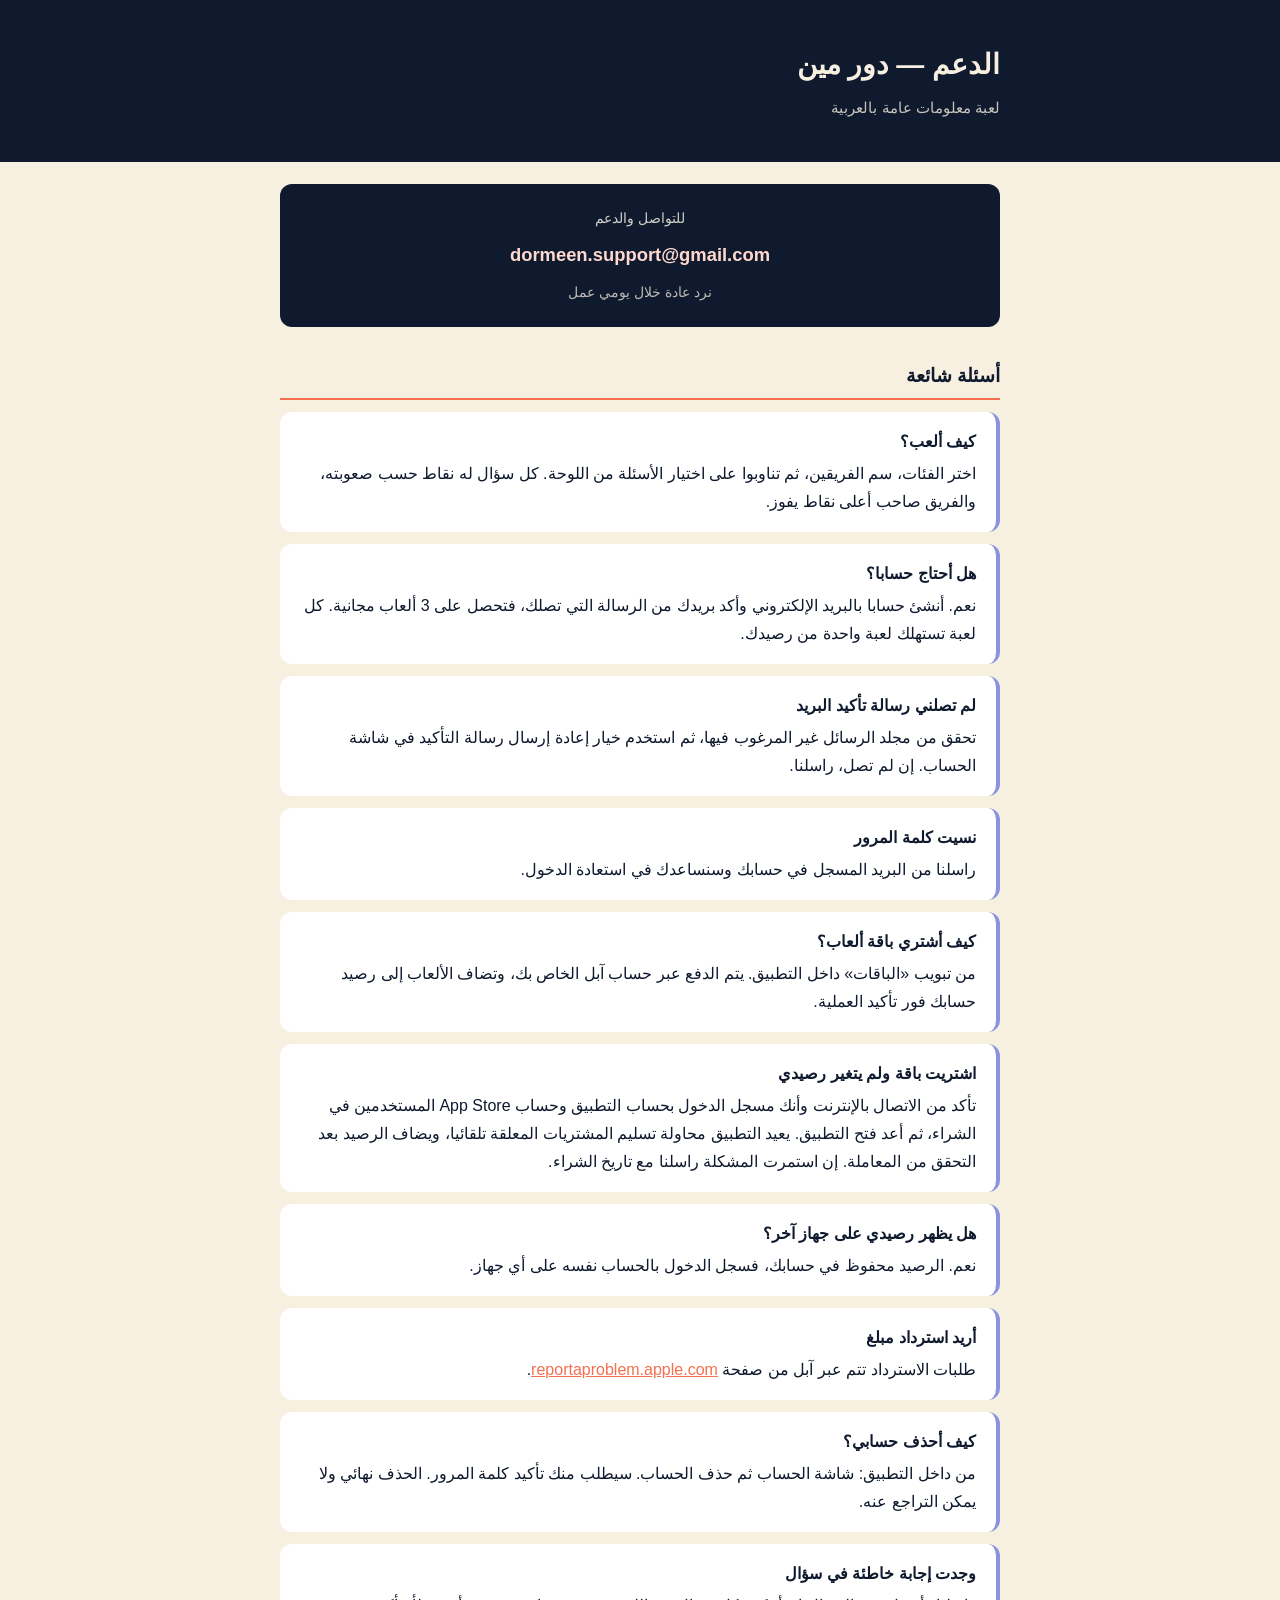
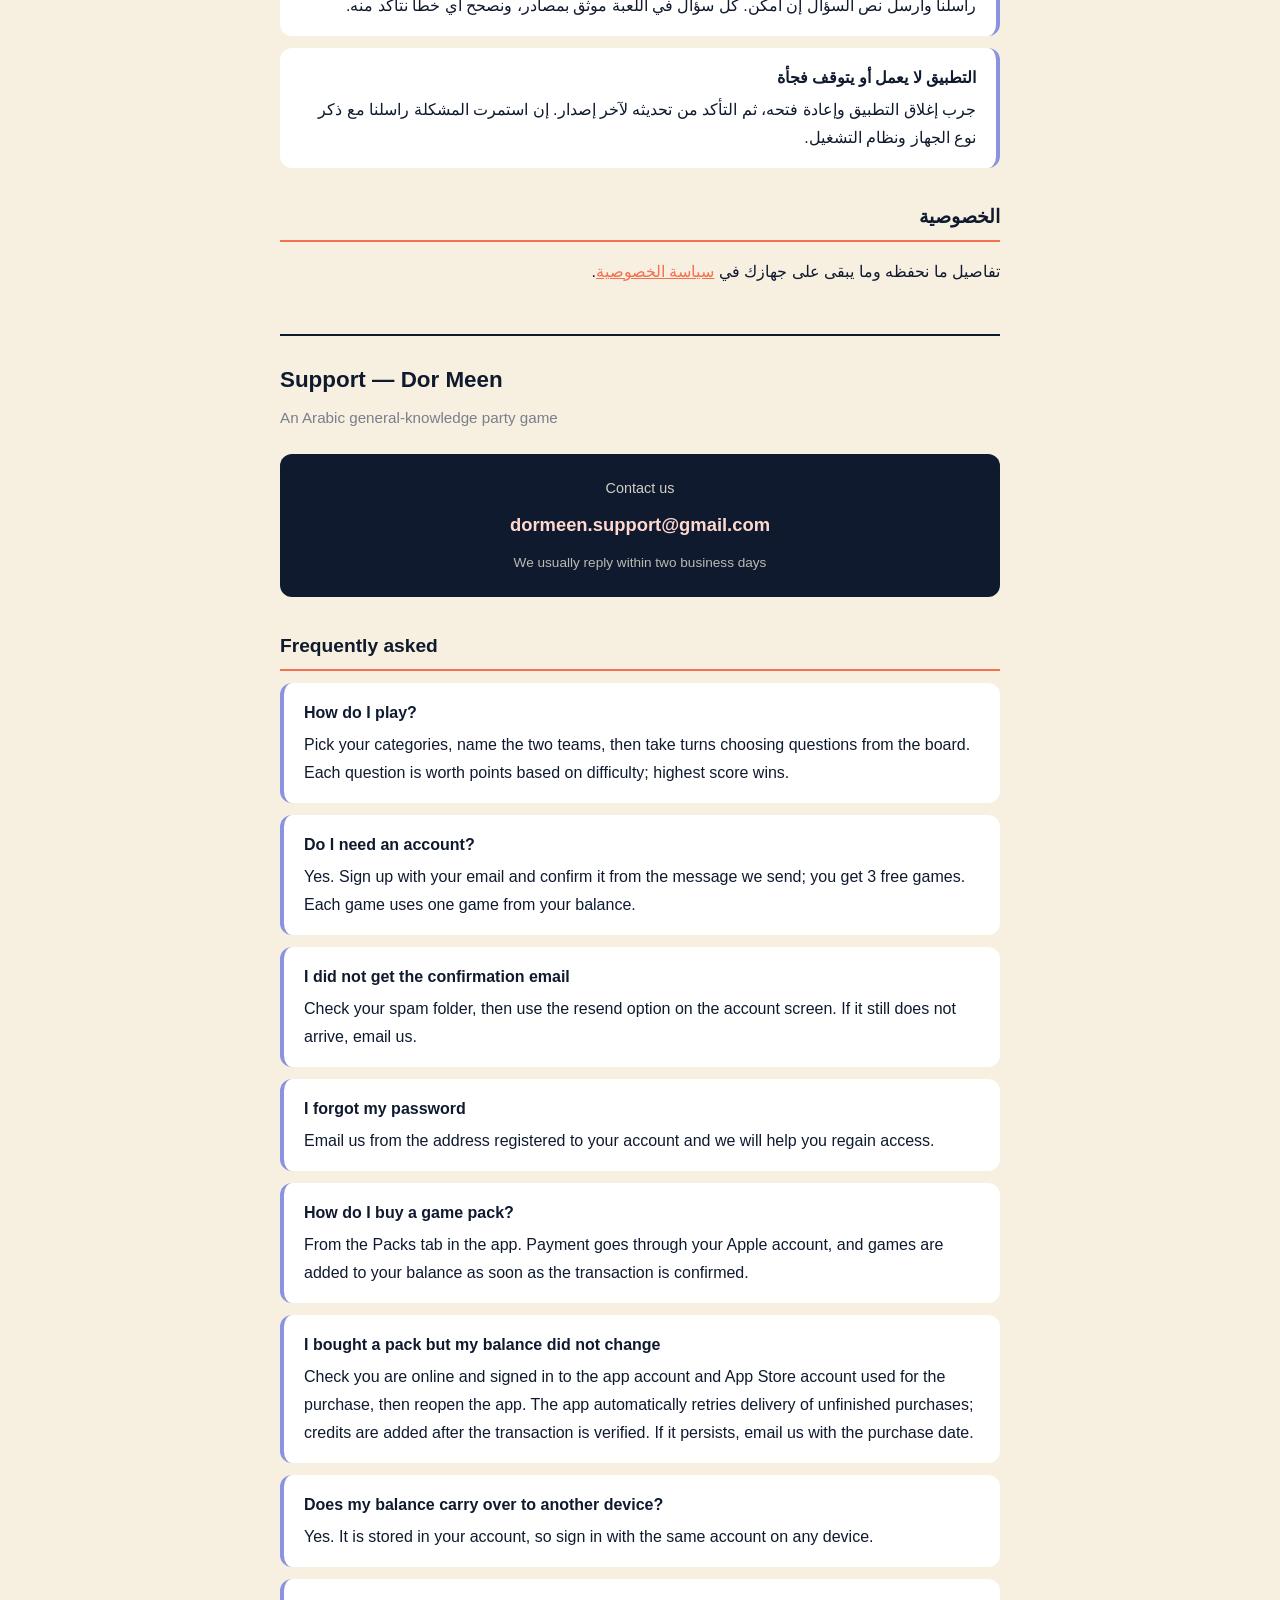
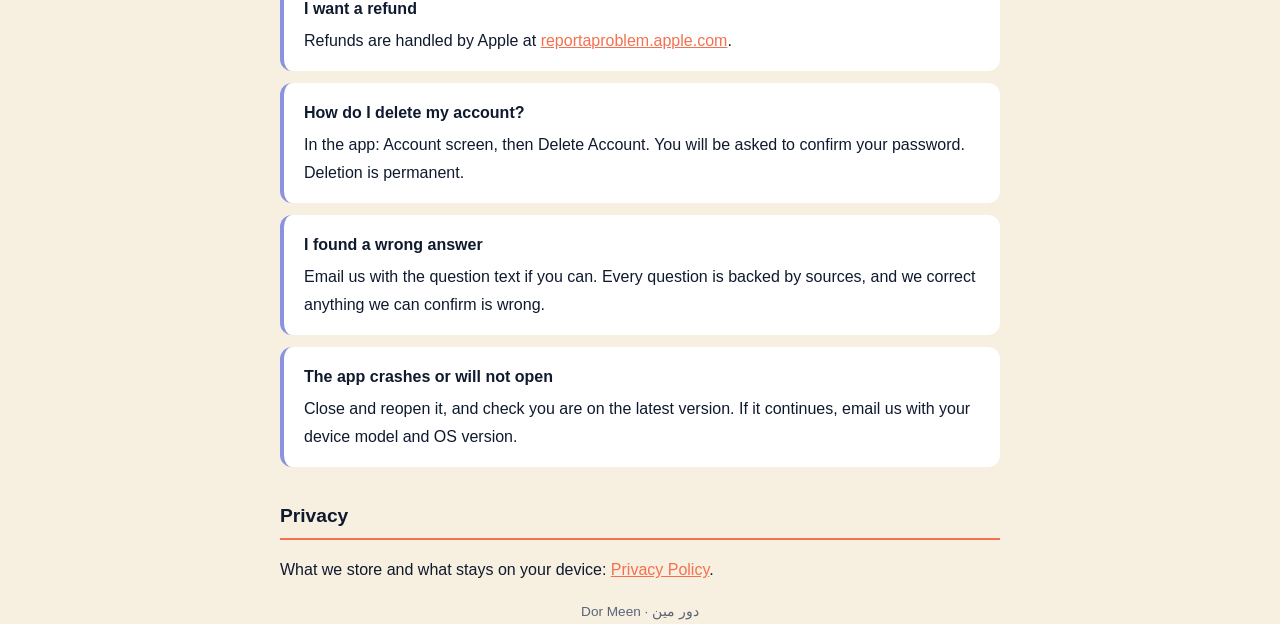
==== index.html @ 2c790450 "Add files via upload" ====
<!DOCTYPE html>
<html lang="ar" dir="rtl"><head><meta charset="utf-8"><meta name="viewport" content="width=device-width, initial-scale=1">
<title>دور مين</title><meta http-equiv="refresh" content="0; url=support.html">
<style>body{background:#f7efe0;color:#0f1a2e;font-family:-apple-system,Tahoma,sans-serif;text-align:center;padding:60px 20px}a{color:#f4704f}</style></head>
<body><h1>دور مين</h1><p><a href="support.html">الدعم</a> · <a href="privacy.html">سياسة الخصوصية</a></p></body></html>
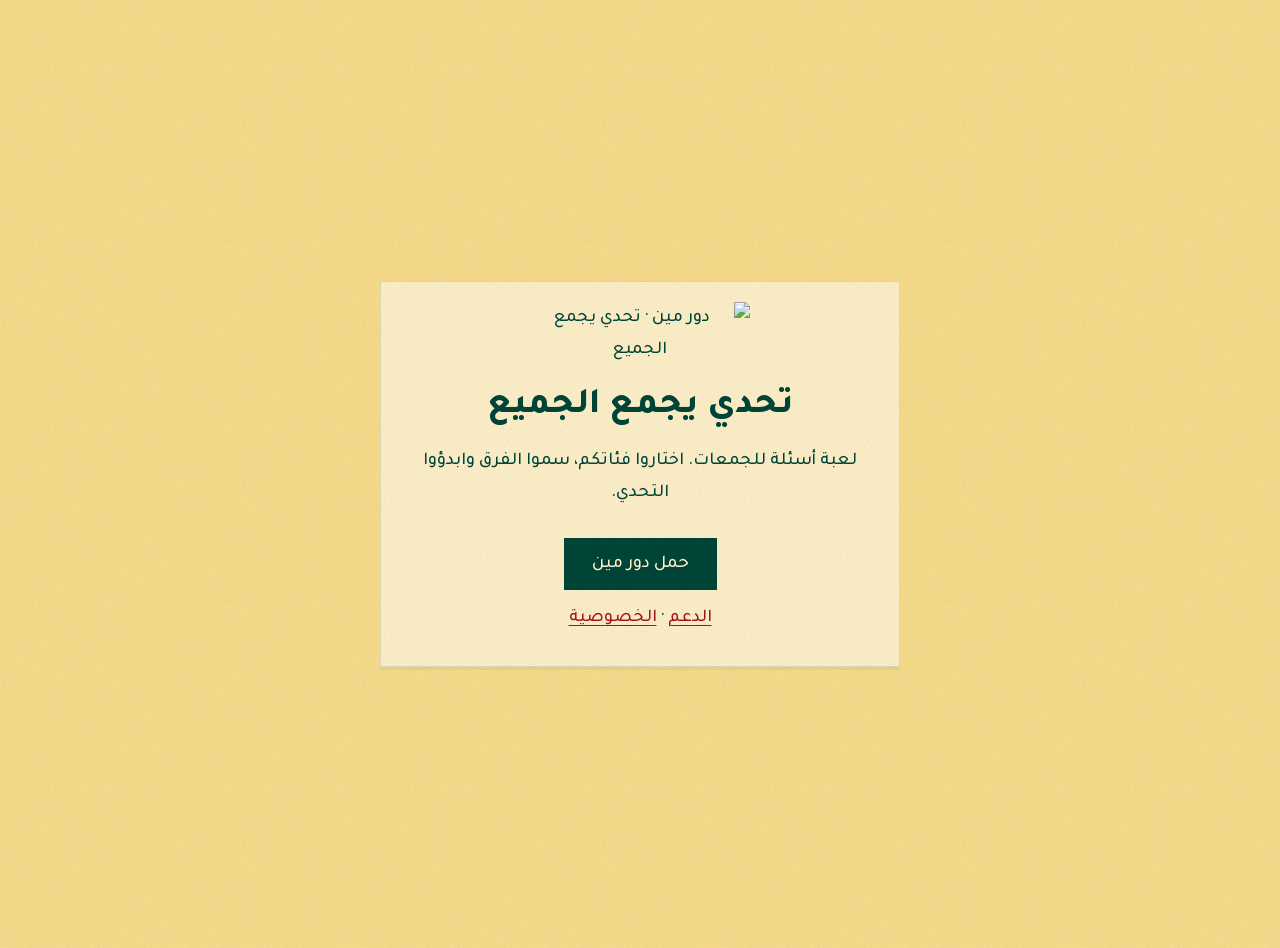
==== commit 6bcf274f: "Refresh Dor Meen public pages for 1.0.40 Apply approved yellow paper branding and logo. Update suppo" ====
--- a/index.html
+++ b/index.html
@@ -1,5 +1 @@
-<!DOCTYPE html>
-<html lang="ar" dir="rtl"><head><meta charset="utf-8"><meta name="viewport" content="width=device-width, initial-scale=1">
-<title>دور مين</title><meta http-equiv="refresh" content="0; url=support.html">
-<style>body{background:#f7efe0;color:#0f1a2e;font-family:-apple-system,Tahoma,sans-serif;text-align:center;padding:60px 20px}a{color:#f4704f}</style></head>
-<body><h1>دور مين</h1><p><a href="support.html">الدعم</a> · <a href="privacy.html">سياسة الخصوصية</a></p></body></html>
+<!doctype html><html lang="ar" dir="rtl"><head><meta charset="utf-8"><meta name="viewport" content="width=device-width,initial-scale=1"><title>دور مين · تحدي يجمع الجميع</title><link rel="stylesheet" href="design.css?v=20261026"></head><body class="public-page confirmation"><main class="card"><img class="public-logo" src="https://kczlvqacnmnsjxdjidsz.supabase.co/storage/v1/object/public/quiz-media/branding/email-logo-20261026.png" alt="دور مين · تحدي يجمع الجميع"><h1>تحدي يجمع الجميع</h1><p>لعبة أسئلة للجمعات. اختاروا فئاتكم، سموا الفرق وابدؤوا التحدي.</p><a class="return-link" href="https://apps.apple.com/sa/app/id6812690220">حمل دور مين</a><p><a href="support.html">الدعم</a> · <a href="privacy.html">الخصوصية</a></p></main></body></html>
--- a/design.css
+++ b/design.css
@@ -0,0 +1,33 @@
+@font-face{font-family:'Tajawal';font-style:normal;font-weight:400;font-display:swap;src:url([data-uri]) format('woff2');unicode-range:U+0600-06FF, U+0750-077F, U+0870-0891, U+0897-08E1, U+08E3-08FF, U+200C-200E, U+2010-2011, U+204F, U+2E41, U+FB50-FDFF, U+FE70-FE74, U+FE76-FEFC, U+102E0-102FB, U+10E60-10E7E, U+10EC2-10EC7, U+10EC9-10EEE, U+10EF0-10EFF, U+1EE00-1EE03, U+1EE05-1EE1F, U+1EE21-1EE22, U+1EE24, U+1EE27, U+1EE29-1EE32, U+1EE34-1EE37, U+1EE39, U+1EE3B, U+1EE42, U+1EE47, U+1EE49, U+1EE4B, U+1EE4D-1EE4F, U+1EE51-1EE52, U+1EE54, U+1EE57, U+1EE59, U+1EE5B, U+1EE5D, U+1EE5F, U+1EE61-1EE62, U+1EE64, U+1EE67-1EE6A, U+1EE6C-1EE72, U+1EE74-1EE77, U+1EE79-1EE7C, U+1EE7E, U+1EE80-1EE89, U+1EE8B-1EE9B, U+1EEA1-1EEA3, U+1EEA5-1EEA9, U+1EEAB-1EEBB, U+1EEF0-1EEF1;}
+@font-face{font-family:'Tajawal';font-style:normal;font-weight:400;font-display:swap;src:url([data-uri]) format('woff2');unicode-range:U+0000-00FF, U+0131, U+0152-0153, U+02BB-02BC, U+02C6, U+02DA, U+02DC, U+0304, U+0308, U+0329, U+2000-206F, U+20AC, U+2122, U+2191, U+2193, U+2212, U+2215, U+FEFF, U+FFFD;}
+@font-face{font-family:'Tajawal';font-style:normal;font-weight:500;font-display:swap;src:url([data-uri]) format('woff2');unicode-range:U+0600-06FF, U+0750-077F, U+0870-0891, U+0897-08E1, U+08E3-08FF, U+200C-200E, U+2010-2011, U+204F, U+2E41, U+FB50-FDFF, U+FE70-FE74, U+FE76-FEFC, U+102E0-102FB, U+10E60-10E7E, U+10EC2-10EC7, U+10EC9-10EEE, U+10EF0-10EFF, U+1EE00-1EE03, U+1EE05-1EE1F, U+1EE21-1EE22, U+1EE24, U+1EE27, U+1EE29-1EE32, U+1EE34-1EE37, U+1EE39, U+1EE3B, U+1EE42, U+1EE47, U+1EE49, U+1EE4B, U+1EE4D-1EE4F, U+1EE51-1EE52, U+1EE54, U+1EE57, U+1EE59, U+1EE5B, U+1EE5D, U+1EE5F, U+1EE61-1EE62, U+1EE64, U+1EE67-1EE6A, U+1EE6C-1EE72, U+1EE74-1EE77, U+1EE79-1EE7C, U+1EE7E, U+1EE80-1EE89, U+1EE8B-1EE9B, U+1EEA1-1EEA3, U+1EEA5-1EEA9, U+1EEAB-1EEBB, U+1EEF0-1EEF1;}
+@font-face{font-family:'Tajawal';font-style:normal;font-weight:500;font-display:swap;src:url([data-uri]) format('woff2');unicode-range:U+0000-00FF, U+0131, U+0152-0153, U+02BB-02BC, U+02C6, U+02DA, U+02DC, U+0304, U+0308, U+0329, U+2000-206F, U+20AC, U+2122, U+2191, U+2193, U+2212, U+2215, U+FEFF, U+FFFD;}
+@font-face{font-family:'Tajawal';font-style:normal;font-weight:700;font-display:swap;src:url([data-uri]) format('woff2');unicode-range:U+0600-06FF, U+0750-077F, U+0870-0891, U+0897-08E1, U+08E3-08FF, U+200C-200E, U+2010-2011, U+204F, U+2E41, U+FB50-FDFF, U+FE70-FE74, U+FE76-FEFC, U+102E0-102FB, U+10E60-10E7E, U+10EC2-10EC7, U+10EC9-10EEE, U+10EF0-10EFF, U+1EE00-1EE03, U+1EE05-1EE1F, U+1EE21-1EE22, U+1EE24, U+1EE27, U+1EE29-1EE32, U+1EE34-1EE37, U+1EE39, U+1EE3B, U+1EE42, U+1EE47, U+1EE49, U+1EE4B, U+1EE4D-1EE4F, U+1EE51-1EE52, U+1EE54, U+1EE57, U+1EE59, U+1EE5B, U+1EE5D, U+1EE5F, U+1EE61-1EE62, U+1EE64, U+1EE67-1EE6A, U+1EE6C-1EE72, U+1EE74-1EE77, U+1EE79-1EE7C, U+1EE7E, U+1EE80-1EE89, U+1EE8B-1EE9B, U+1EEA1-1EEA3, U+1EEA5-1EEA9, U+1EEAB-1EEBB, U+1EEF0-1EEF1;}
+@font-face{font-family:'Tajawal';font-style:normal;font-weight:700;font-display:swap;src:url([data-uri]) format('woff2');unicode-range:U+0000-00FF, U+0131, U+0152-0153, U+02BB-02BC, U+02C6, U+02DA, U+02DC, U+0304, U+0308, U+0329, U+2000-206F, U+20AC, U+2122, U+2191, U+2193, U+2212, U+2215, U+FEFF, U+FFFD;}
+@font-face{font-family:'Tajawal';font-style:normal;font-weight:800;font-display:swap;src:url([data-uri]) format('woff2');unicode-range:U+0600-06FF, U+0750-077F, U+0870-0891, U+0897-08E1, U+08E3-08FF, U+200C-200E, U+2010-2011, U+204F, U+2E41, U+FB50-FDFF, U+FE70-FE74, U+FE76-FEFC, U+102E0-102FB, U+10E60-10E7E, U+10EC2-10EC7, U+10EC9-10EEE, U+10EF0-10EFF, U+1EE00-1EE03, U+1EE05-1EE1F, U+1EE21-1EE22, U+1EE24, U+1EE27, U+1EE29-1EE32, U+1EE34-1EE37, U+1EE39, U+1EE3B, U+1EE42, U+1EE47, U+1EE49, U+1EE4B, U+1EE4D-1EE4F, U+1EE51-1EE52, U+1EE54, U+1EE57, U+1EE59, U+1EE5B, U+1EE5D, U+1EE5F, U+1EE61-1EE62, U+1EE64, U+1EE67-1EE6A, U+1EE6C-1EE72, U+1EE74-1EE77, U+1EE79-1EE7C, U+1EE7E, U+1EE80-1EE89, U+1EE8B-1EE9B, U+1EEA1-1EEA3, U+1EEA5-1EEA9, U+1EEAB-1EEBB, U+1EEF0-1EEF1;}
+@font-face{font-family:'Tajawal';font-style:normal;font-weight:800;font-display:swap;src:url([data-uri]) format('woff2');unicode-range:U+0000-00FF, U+0131, U+0152-0153, U+02BB-02BC, U+02C6, U+02DA, U+02DC, U+0304, U+0308, U+0329, U+2000-206F, U+20AC, U+2122, U+2191, U+2193, U+2212, U+2215, U+FEFF, U+FFFD;}
+@font-face{font-family:'Tajawal';font-style:normal;font-weight:900;font-display:swap;src:url([data-uri]) format('woff2');unicode-range:U+0600-06FF, U+0750-077F, U+0870-0891, U+0897-08E1, U+08E3-08FF, U+200C-200E, U+2010-2011, U+204F, U+2E41, U+FB50-FDFF, U+FE70-FE74, U+FE76-FEFC, U+102E0-102FB, U+10E60-10E7E, U+10EC2-10EC7, U+10EC9-10EEE, U+10EF0-10EFF, U+1EE00-1EE03, U+1EE05-1EE1F, U+1EE21-1EE22, U+1EE24, U+1EE27, U+1EE29-1EE32, U+1EE34-1EE37, U+1EE39, U+1EE3B, U+1EE42, U+1EE47, U+1EE49, U+1EE4B, U+1EE4D-1EE4F, U+1EE51-1EE52, U+1EE54, U+1EE57, U+1EE59, U+1EE5B, U+1EE5D, U+1EE5F, U+1EE61-1EE62, U+1EE64, U+1EE67-1EE6A, U+1EE6C-1EE72, U+1EE74-1EE77, U+1EE79-1EE7C, U+1EE7E, U+1EE80-1EE89, U+1EE8B-1EE9B, U+1EEA1-1EEA3, U+1EEA5-1EEA9, U+1EEAB-1EEBB, U+1EEF0-1EEF1;}
+@font-face{font-family:'Tajawal';font-style:normal;font-weight:900;font-display:swap;src:url([data-uri]) format('woff2');unicode-range:U+0000-00FF, U+0131, U+0152-0153, U+02BB-02BC, U+02C6, U+02DA, U+02DC, U+0304, U+0308, U+0329, U+2000-206F, U+20AC, U+2122, U+2191, U+2193, U+2212, U+2215, U+FEFF, U+FFFD;}
+
+/* Public support, privacy and auth landing pages share the current paper identity. */
+body.public-page{margin:0;background:#f9db83 url([data-uri]);color:#004438;font:500 18px/1.8 Tajawal,Tahoma,Arial,sans-serif;min-height:100dvh;overflow-wrap:anywhere}
+.public-page *{box-sizing:border-box}
+.public-page .wrap{max-width:800px;margin:0 auto;padding:0 24px}
+.public-page header{padding:24px 0 18px;text-align:center}
+.public-page .public-logo{display:block;width:220px;max-width:65vw;height:auto;margin:0 auto 16px}
+.public-page h1{font-size:clamp(26px,5vw,36px);line-height:1.4;margin:8px 0;font-weight:800}
+.public-page h2{font-size:23px;line-height:1.5;margin:28px 0 12px;border-bottom:2px solid #b91c25;padding-bottom:8px}
+.public-page p{margin:12px 0}.public-page main.wrap{padding-bottom:40px}
+.public-page .box,.public-page .q,.public-page .card{background:#fff0c5 url([data-uri]);padding:20px 24px;margin:16px 0;border:1px solid #00443820;border-radius:0;box-shadow:0 3px 0 #00443810}
+.public-page .q strong{display:block;margin-bottom:6px}
+.public-page .contact{background:#004438;color:#fff0c5;padding:24px;margin:20px 0;text-align:center}
+.public-page .contact a{color:#fff0c5}.public-page a{color:#a51520;text-underline-offset:4px}
+.public-page a:focus-visible{outline:3px solid #b91c25;outline-offset:4px}
+.public-page .sub,.public-page footer{color:#425c4e;font-size:16px}
+.public-page .en{direction:ltr;text-align:left;border-top:2px solid #004438;margin-top:40px;padding-top:24px}
+.public-page ul{padding-inline-start:22px}.public-page li{margin:8px 0}
+.public-page footer{text-align:center;padding:24px}
+.public-page.confirmation{display:grid;place-items:center;padding:24px}
+.public-page.confirmation .card{max-width:520px;width:100%;text-align:center}
+.public-page .return-link{display:inline-flex;align-items:center;justify-content:center;min-height:48px;padding:10px 28px;background:#004438;color:#fff0c5;text-decoration:none;margin-top:16px}
+@media(max-width:380px){.public-page .wrap{padding-inline:16px}.public-page .box,.public-page .q,.public-page .card{padding:16px}.public-page.confirmation{padding:16px}}
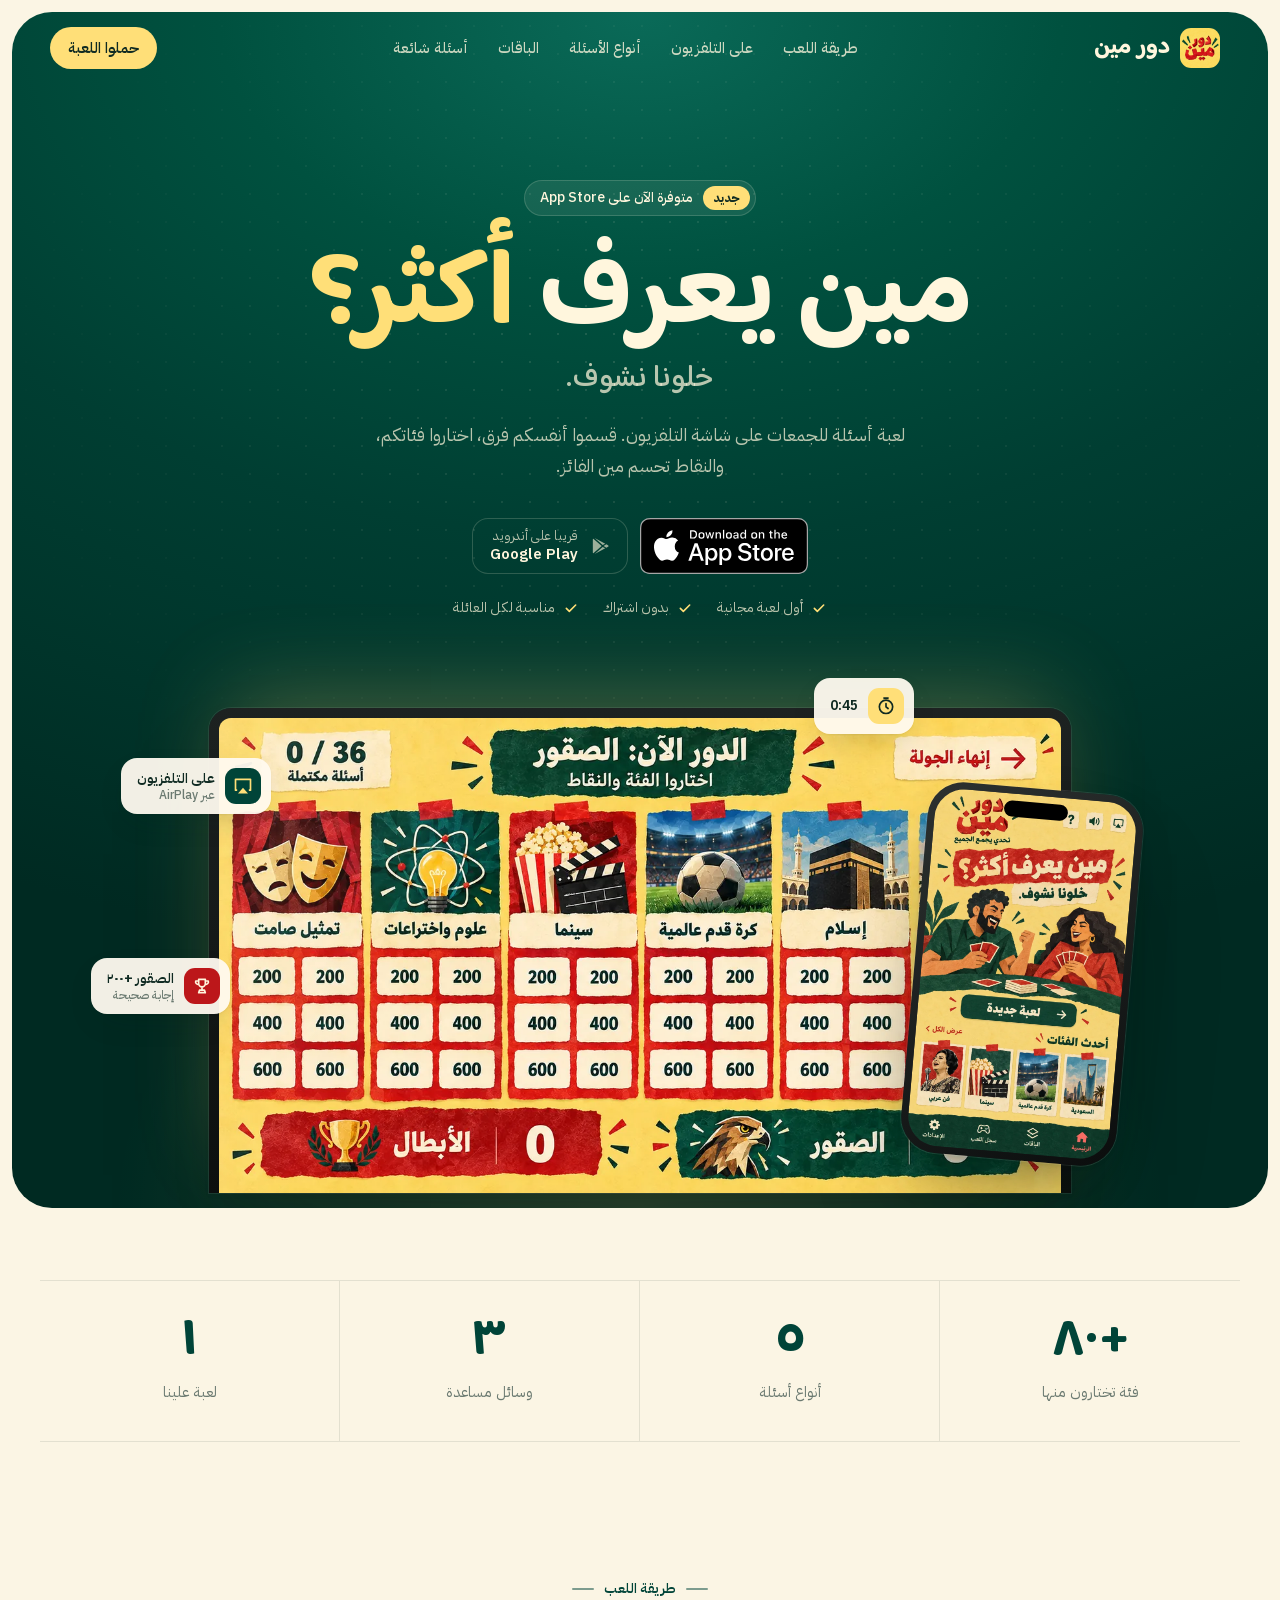
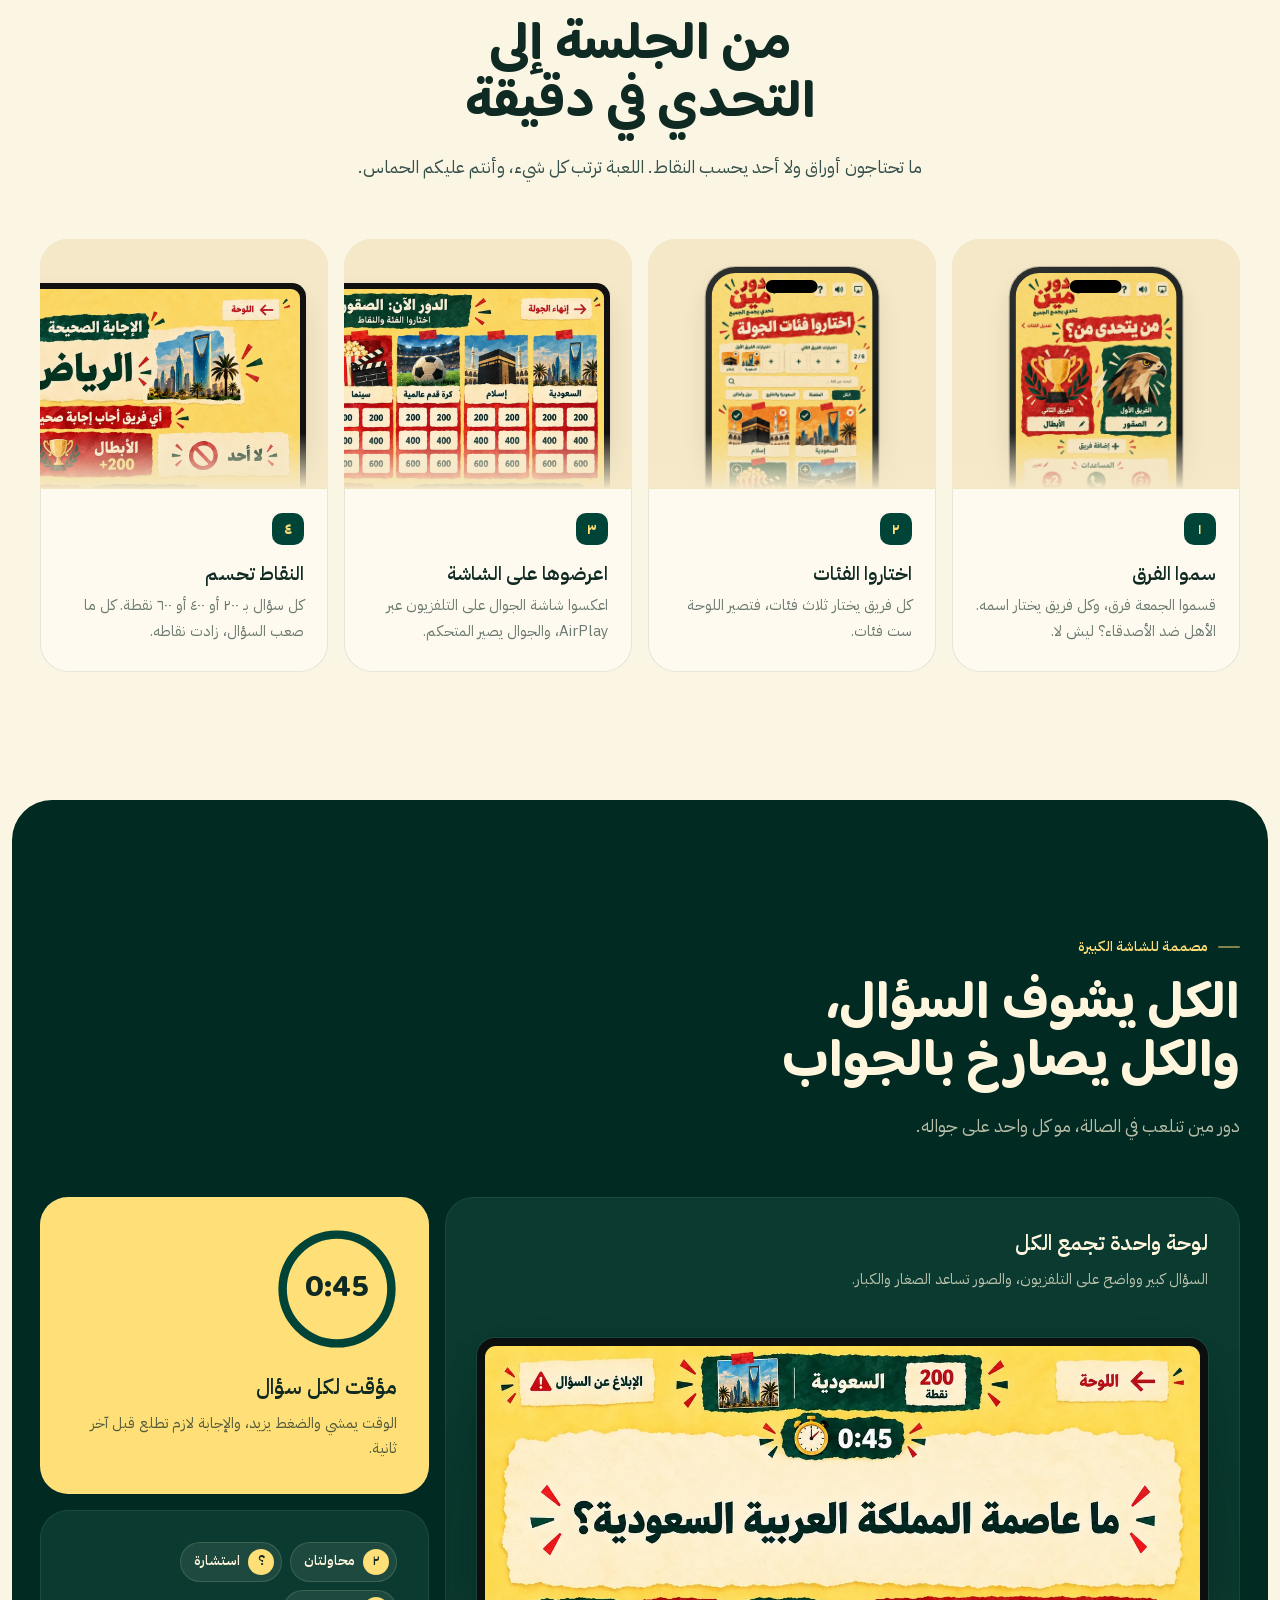
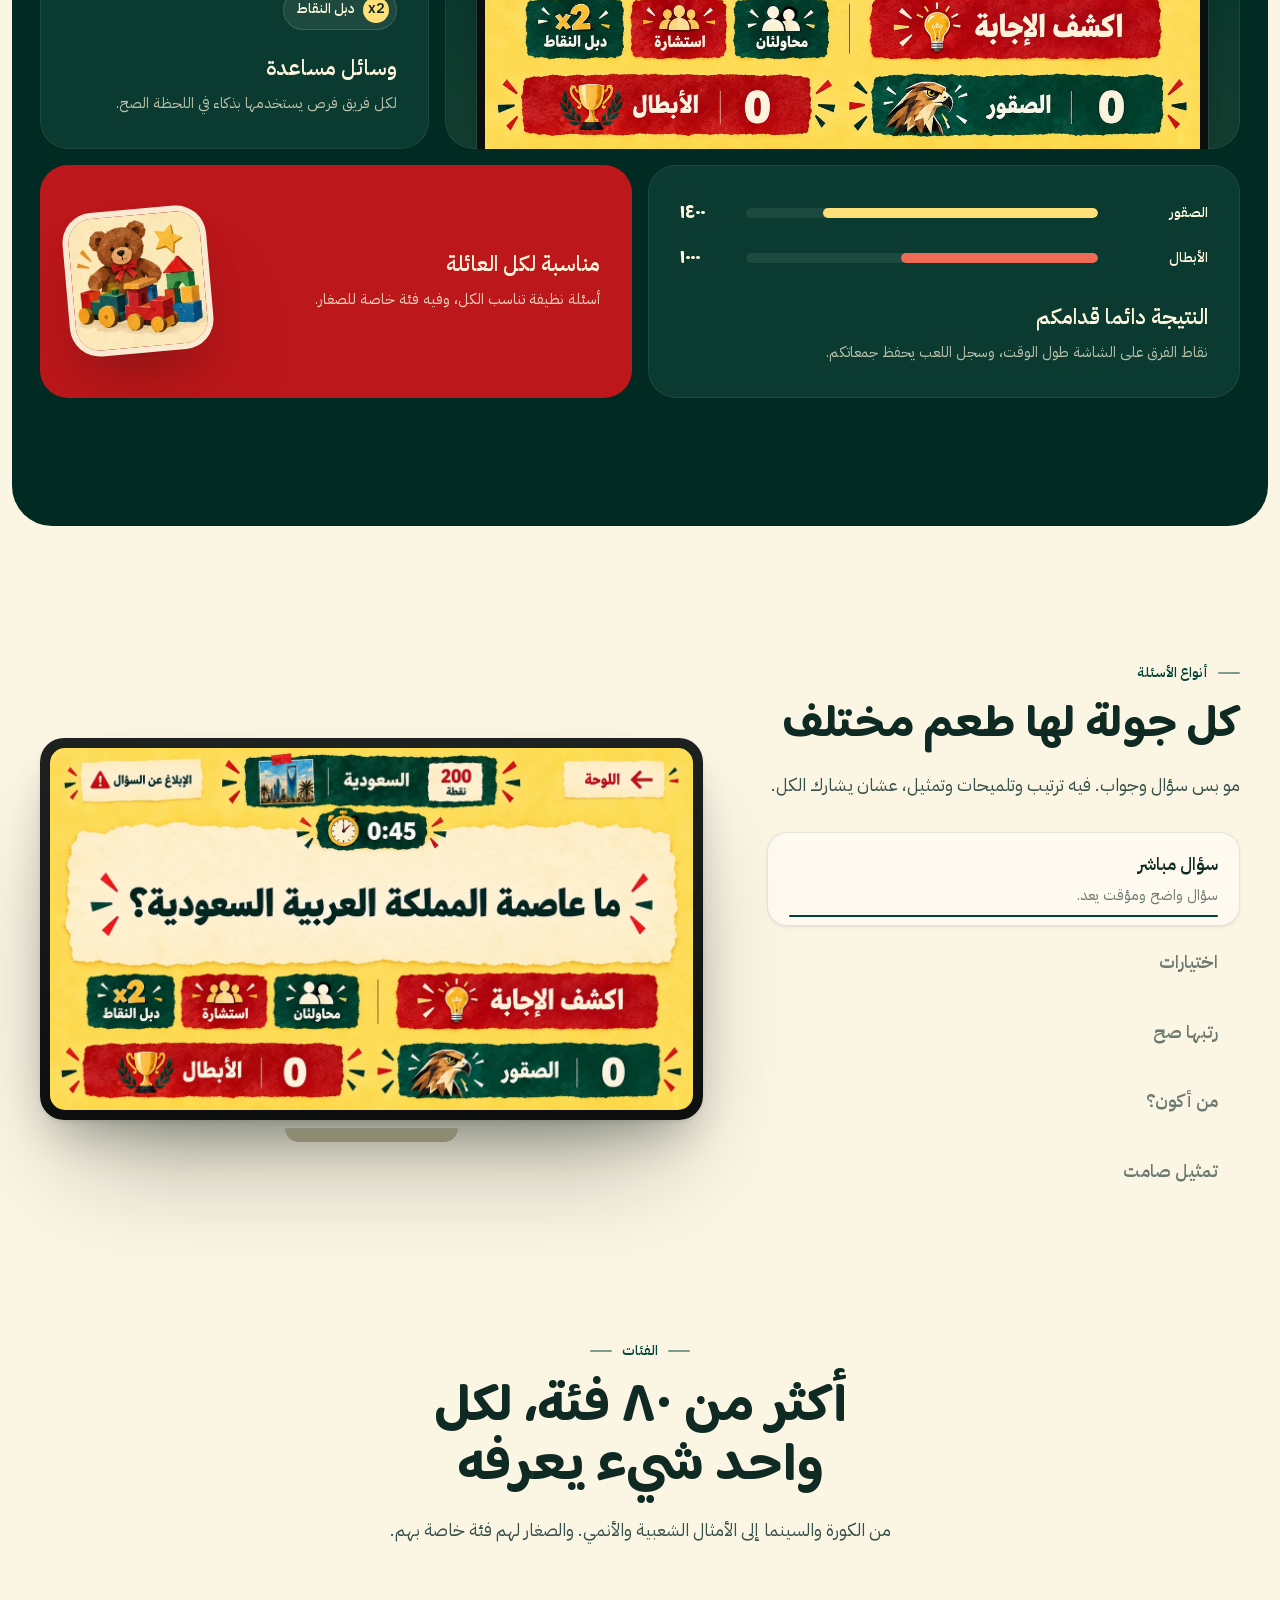
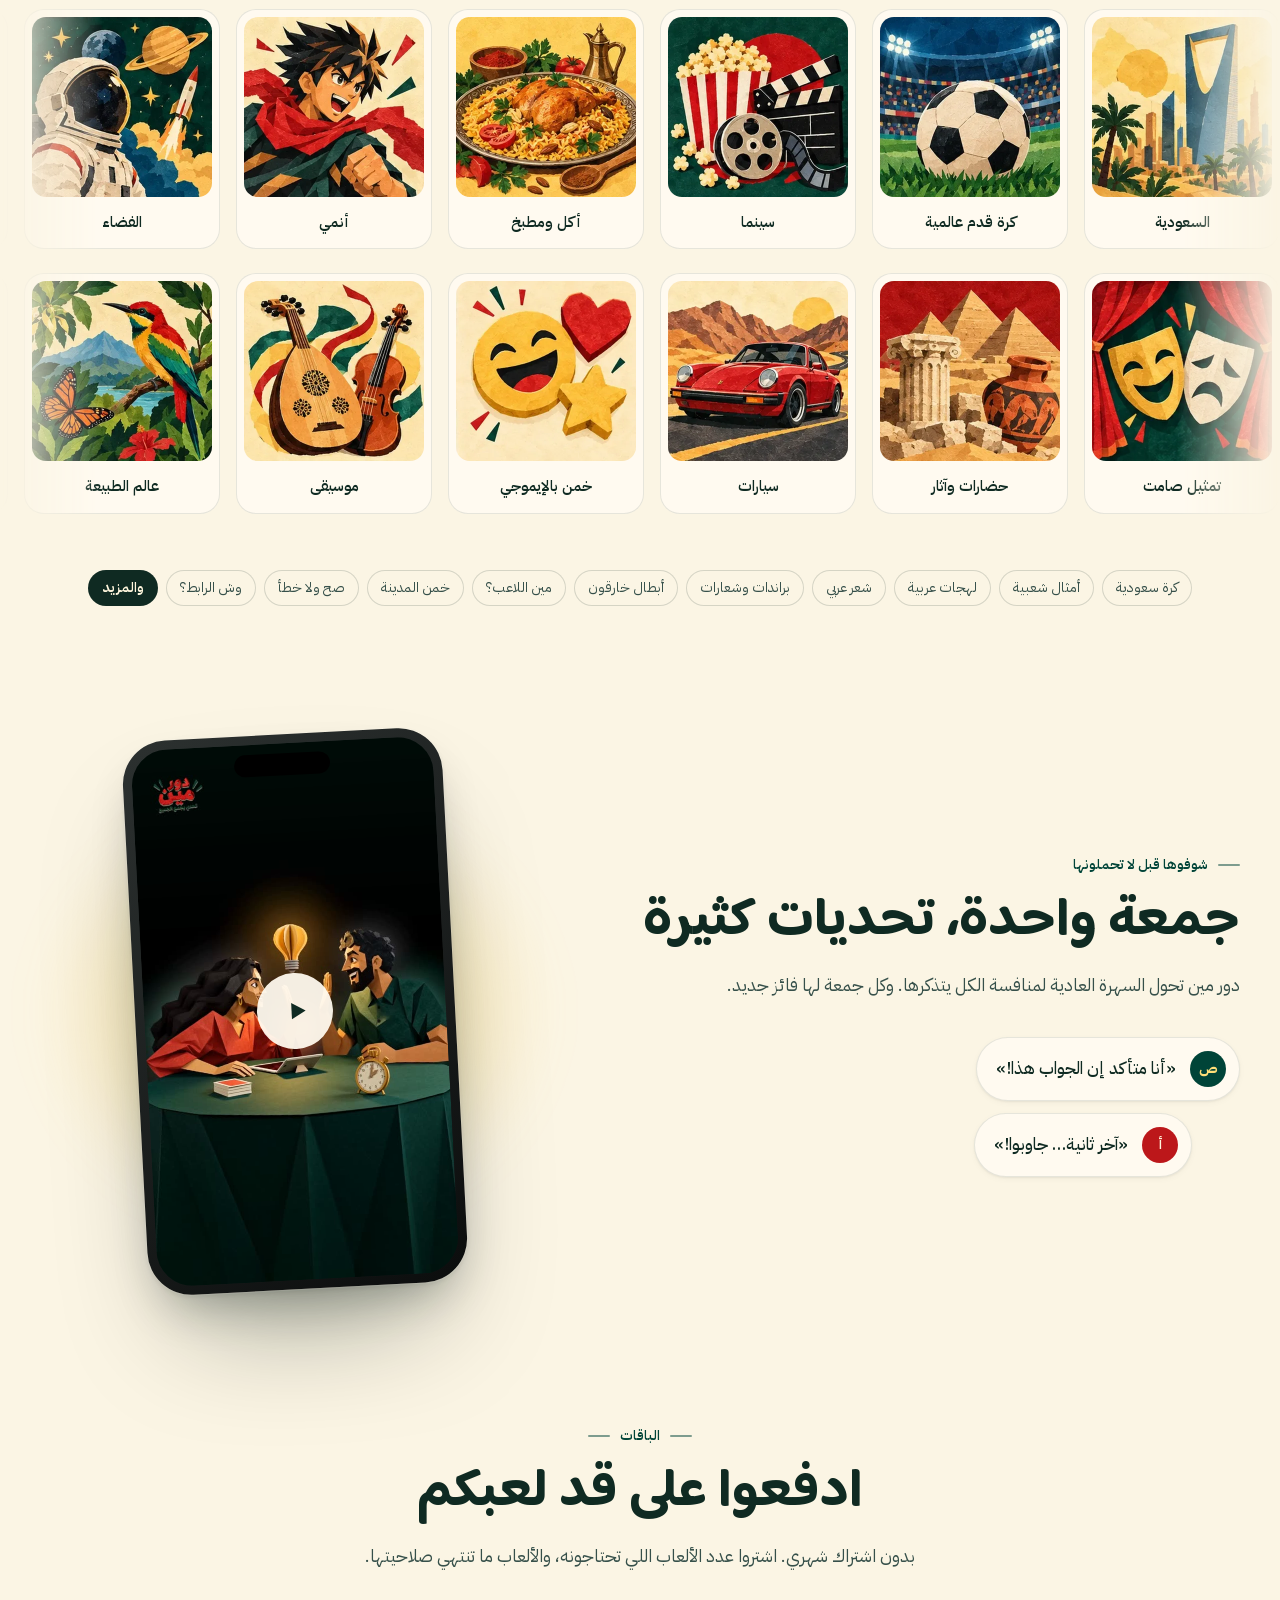
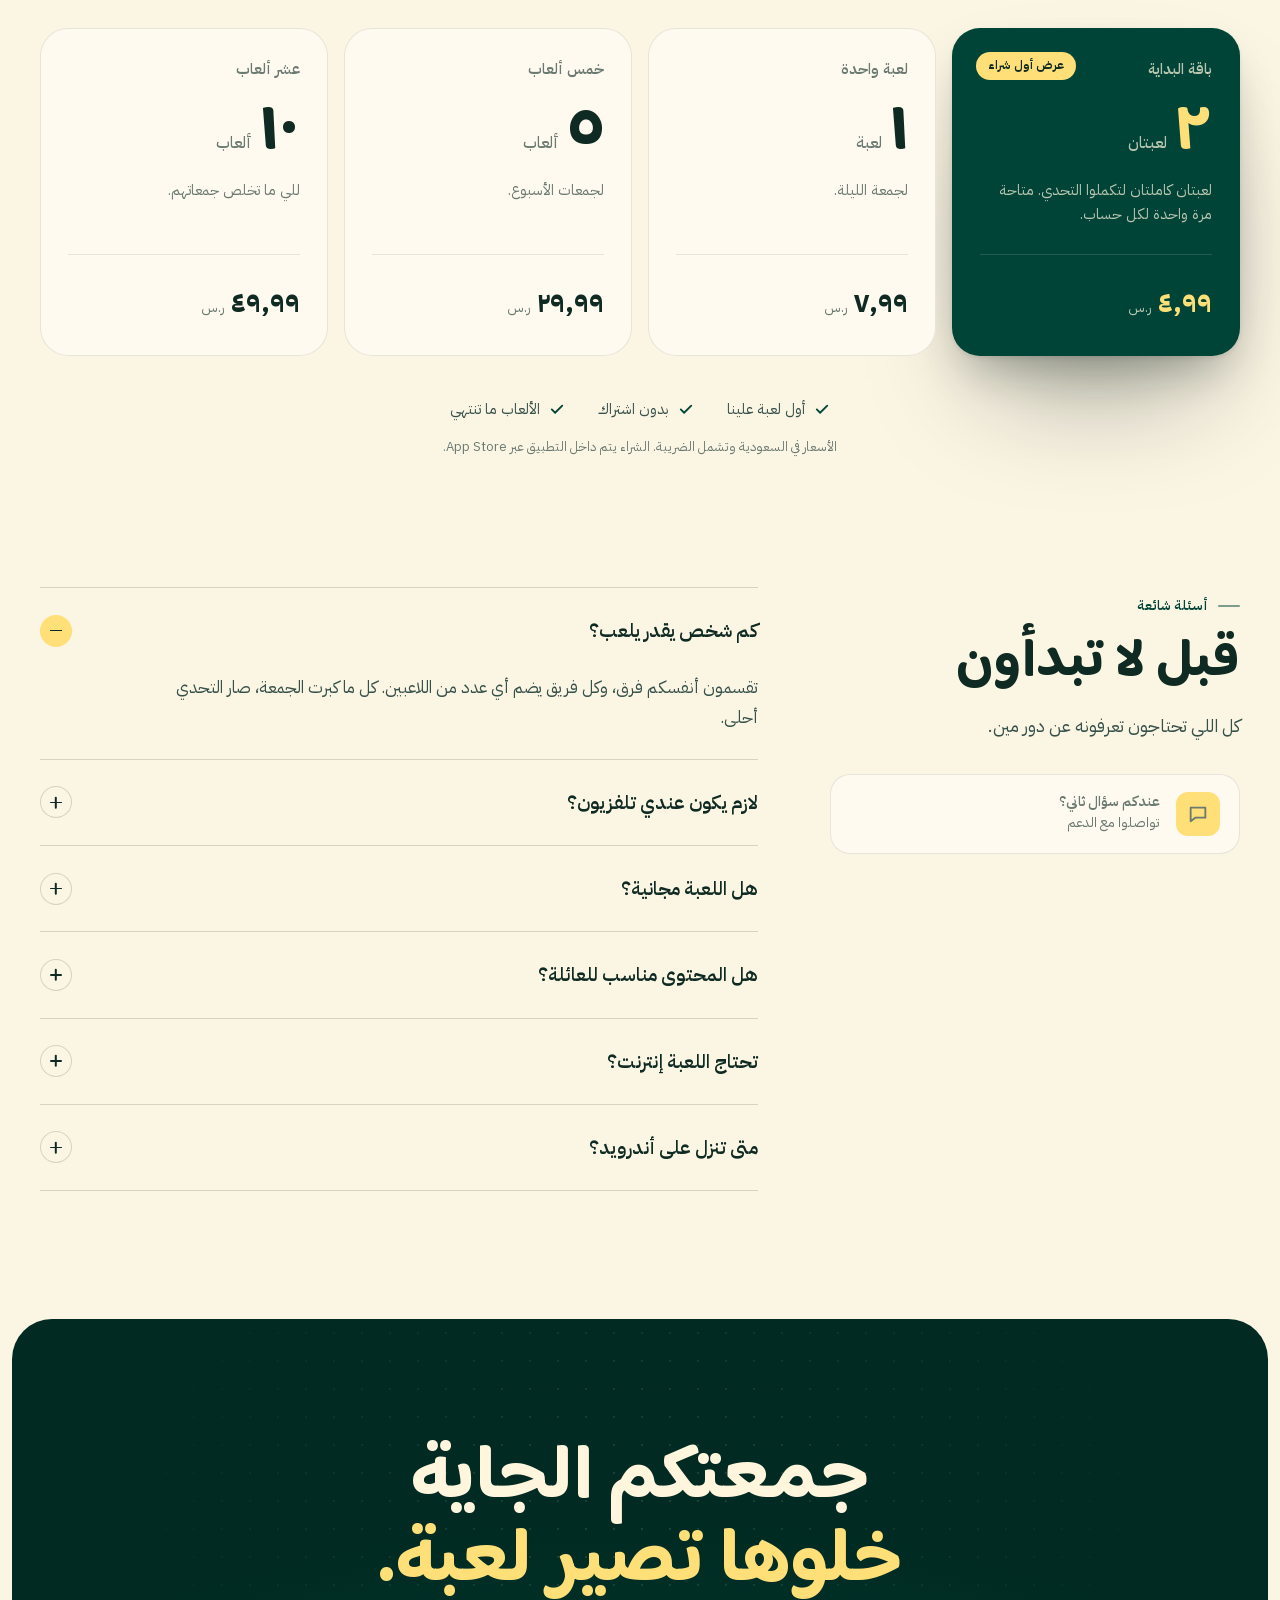
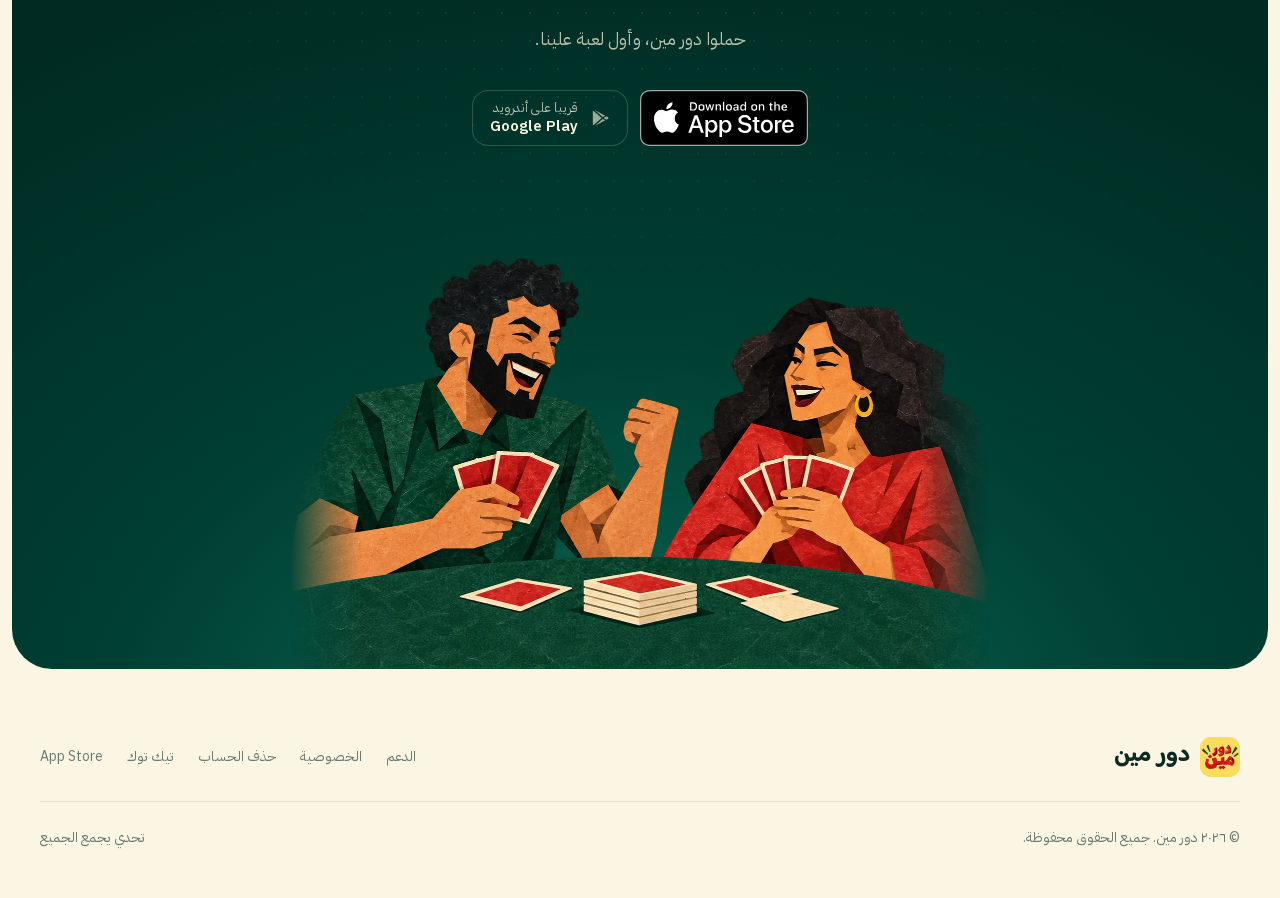
==== commit c435b8ec: "Launch dormeen.com website" ====
--- a/index.html
+++ b/index.html
@@ -1 +1,319 @@
-<!doctype html><html lang="ar" dir="rtl"><head><meta charset="utf-8"><meta name="viewport" content="width=device-width,initial-scale=1"><title>دور مين · تحدي يجمع الجميع</title><link rel="stylesheet" href="design.css?v=20261026"></head><body class="public-page confirmation"><main class="card"><img class="public-logo" src="https://kczlvqacnmnsjxdjidsz.supabase.co/storage/v1/object/public/quiz-media/branding/email-logo-20261026.png" alt="دور مين · تحدي يجمع الجميع"><h1>تحدي يجمع الجميع</h1><p>لعبة أسئلة للجمعات. اختاروا فئاتكم، سموا الفرق وابدؤوا التحدي.</p><a class="return-link" href="https://apps.apple.com/sa/app/id6812690220">حمل دور مين</a><p><a href="support.html">الدعم</a> · <a href="privacy.html">الخصوصية</a></p></main></body></html>+<!doctype html>
+<html lang="ar" dir="rtl">
+<head>
+<meta charset="utf-8">
+<meta name="viewport" content="width=device-width,initial-scale=1,viewport-fit=cover">
+<title>دور مين · تحدي يجمع الجميع</title>
+<meta name="description" content="دور مين لعبة أسئلة للجمعات على شاشة التلفزيون. قسموا الفرق، اختاروا من أكثر من ٨٠ فئة، والنقاط تحسم مين يعرف أكثر. أول لعبة علينا.">
+<meta name="theme-color" content="#003e32">
+<meta name="apple-itunes-app" content="app-id=6812690220">
+<link rel="canonical" href="https://dormeen.com/">
+<meta property="og:type" content="website">
+<meta property="og:locale" content="ar_SA">
+<meta property="og:title" content="دور مين · مين يعرف أكثر؟">
+<meta property="og:description" content="لعبة أسئلة للجمعات على شاشة التلفزيون. أول لعبة علينا.">
+<meta property="og:url" content="https://dormeen.com/">
+<meta property="og:image" content="https://dormeen.com/assets/img/og.jpg">
+<meta name="twitter:card" content="summary_large_image">
+<link rel="icon" type="image/png" sizes="32x32" href="assets/img/favicon-32.png">
+<link rel="apple-touch-icon" href="assets/img/apple-touch-icon.png">
+<link rel="preload" href="assets/fonts/baloo-bhaijaan-2-arabic.woff2" as="font" type="font/woff2" crossorigin>
+<link rel="preload" href="assets/fonts/plex-arabic-400-arabic.woff2" as="font" type="font/woff2" crossorigin>
+<link rel="stylesheet" href="site.css?v=2">
+<script type="application/ld+json">{"@context":"https://schema.org","@type":"MobileApplication","name":"دور مين","alternateName":"Dor Meen","operatingSystem":"iOS","applicationCategory":"GameApplication","inLanguage":"ar","url":"https://dormeen.com/","downloadUrl":"https://apps.apple.com/sa/app/id6812690220","offers":{"@type":"Offer","price":"0","priceCurrency":"SAR"}}</script>
+</head>
+<body>
+<a class="skip" href="#main">تخطى إلى المحتوى</a>
+<svg width="0" height="0" style="position:absolute" aria-hidden="true">
+  <symbol id="arrow" viewBox="0 0 24 24"><path fill="none" stroke="currentColor" stroke-width="2" stroke-linecap="round" stroke-linejoin="round" d="M19 12H5m6-6-6 6 6 6"/></symbol>
+  <symbol id="check" viewBox="0 0 24 24"><path fill="none" stroke="currentColor" stroke-width="2.4" stroke-linecap="round" stroke-linejoin="round" d="m5 12.5 4.5 4.5L19 7.5"/></symbol>
+  <symbol id="play" viewBox="0 0 24 24"><path fill="currentColor" d="M7 4.5v15l13-7.5z"/></symbol>
+  <symbol id="gplay" viewBox="0 0 24 24"><path fill="currentColor" d="M4 3.2 14 12 4 20.8a1.3 1.3 0 0 1-.6-1.1V4.3c0-.5.2-.9.6-1.1Zm11.2 7.6L5.6 2.4l12.7 6.8-3.1 1.6Zm0 2.4 3.1 1.6-12.7 6.8 9.6-8.4Zm4.4-3.3 2 1.1c.9.5.9 1.5 0 2l-2 1.1-3.3-2.1 3.3-2.1Z"/></symbol>
+  <symbol id="clock" viewBox="0 0 24 24"><circle cx="12" cy="13" r="8" fill="none" stroke="currentColor" stroke-width="2"/><path fill="none" stroke="currentColor" stroke-width="2" stroke-linecap="round" d="M12 9v4l2.5 2M9.5 2.5h5"/></symbol>
+  <symbol id="tvi" viewBox="0 0 24 24"><path fill="none" stroke="currentColor" stroke-width="2" stroke-linejoin="round" d="M5 17H3V4h18v13h-2"/><path fill="currentColor" d="m12 14 6 7H6z"/></symbol>
+  <symbol id="trophy" viewBox="0 0 24 24"><path fill="none" stroke="currentColor" stroke-width="2" stroke-linecap="round" stroke-linejoin="round" d="M8 4h8v5a4 4 0 0 1-8 0zM8 6H4.5a3 3 0 0 0 3.5 4M16 6h3.5A3 3 0 0 1 16 10M12 13v4m-4 3h8l-1-3H9z"/></symbol>
+</svg>
+
+<header class="top" id="top">
+  <div class="wrap">
+    <div class="bar">
+      <a class="brand" href="#" aria-label="دور مين، الصفحة الرئيسية"><img src="assets/img/icon.webp" width="512" height="512" alt=""><span>دور مين</span></a>
+      <nav class="nav" aria-label="أقسام الموقع">
+        <a href="#how">طريقة اللعب</a>
+        <a href="#screen">على التلفزيون</a>
+        <a href="#types">أنواع الأسئلة</a>
+        <a href="#packs">الباقات</a>
+        <a href="#faq">أسئلة شائعة</a>
+      </nav>
+      <a class="btn btn-sm" href="https://apps.apple.com/sa/app/id6812690220">حملوا اللعبة</a>
+    </div>
+  </div>
+</header>
+
+<main id="main">
+<section class="hero">
+  <div class="hero-card">
+    <div class="wrap">
+      <span class="pill rv"><i>جديد</i>متوفرة الآن على App Store</span>
+      <h1 class="rv">مين يعرف <em>أكثر؟</em><span class="tag">خلونا نشوف.</span></h1>
+      <p class="lead rv">لعبة أسئلة للجمعات على شاشة التلفزيون. قسموا أنفسكم فرق، اختاروا فئاتكم، والنقاط تحسم مين الفائز.</p>
+      <div class="store rv">
+        <a class="badge" href="https://apps.apple.com/sa/app/id6812690220" aria-label="حملوا دور مين من App Store"><img src="assets/img/app-store-badge.svg" width="168" height="56" alt="Download on the App Store"></a>
+        <span class="soon"><svg aria-hidden="true"><use href="#gplay"/></svg><span>قريبا على أندرويد<b dir="ltr">Google Play</b></span></span>
+      </div>
+      <ul class="ticks rv">
+        <li><svg aria-hidden="true"><use href="#check"/></svg>أول لعبة مجانية</li>
+        <li><svg aria-hidden="true"><use href="#check"/></svg>بدون اشتراك</li>
+        <li><svg aria-hidden="true"><use href="#check"/></svg>مناسبة لكل العائلة</li>
+      </ul>
+    </div>
+    <div class="stage rv">
+      <div class="tv"><img src="assets/img/board.webp" width="1300" height="732" alt="لوحة دور مين على التلفزيون: ست فئات وتحت كل فئة نقاط ٢٠٠ و٤٠٠ و٦٠٠" fetchpriority="high"></div>
+      <div class="phone"><img src="assets/img/home.webp" width="700" height="1244" alt="الشاشة الرئيسية في تطبيق دور مين"></div>
+      <div class="chip c1"><span class="ic"><svg aria-hidden="true"><use href="#tvi"/></svg></span><span>على التلفزيون<small>عبر AirPlay</small></span></div>
+      <div class="chip c2"><span class="ic red"><svg aria-hidden="true"><use href="#trophy"/></svg></span><span>الصقور +٢٠٠<small>إجابة صحيحة</small></span></div>
+      <div class="chip c3"><span class="ic y"><svg aria-hidden="true"><use href="#clock"/></svg></span><span dir="ltr">0:45</span></div>
+    </div>
+  </div>
+</section>
+
+<div class="wrap">
+  <div class="stats">
+    <div class="stat rv"><b>+٨٠</b><span>فئة تختارون منها</span></div>
+    <div class="stat rv"><b>٥</b><span>أنواع أسئلة</span></div>
+    <div class="stat rv"><b>٣</b><span>وسائل مساعدة</span></div>
+    <div class="stat rv"><b>١</b><span>لعبة علينا</span></div>
+  </div>
+</div>
+
+<section class="sec" id="how">
+  <div class="wrap">
+    <div class="sec-head center rv">
+      <span class="label">طريقة اللعب</span>
+      <h2>من الجلسة إلى التحدي في دقيقة</h2>
+      <p>ما تحتاجون أوراق ولا أحد يحسب النقاط. اللعبة ترتب كل شيء، وأنتم عليكم الحماس.</p>
+    </div>
+    <div class="steps">
+      <article class="step rv"><div class="vis"><div class="phone"><img src="assets/img/teams.webp" width="700" height="1243" loading="lazy" alt="شاشة تسمية الفرق"></div></div><div class="txt"><span class="n">١</span><h3>سموا الفرق</h3><p>قسموا الجمعة فرق، وكل فريق يختار اسمه. الأهل ضد الأصدقاء؟ ليش لا.</p></div></article>
+      <article class="step rv"><div class="vis"><div class="phone"><img src="assets/img/setup.webp" width="700" height="1244" loading="lazy" alt="شاشة اختيار الفئات"></div></div><div class="txt"><span class="n">٢</span><h3>اختاروا الفئات</h3><p>كل فريق يختار ثلاث فئات، فتصير اللوحة ست فئات.</p></div></article>
+      <article class="step rv"><div class="vis"><div class="scr"><img src="assets/img/board.webp" width="1300" height="732" loading="lazy" alt="لوحة اللعب على الشاشة الكبيرة"></div></div><div class="txt"><span class="n">٣</span><h3>اعرضوها على الشاشة</h3><p>اعكسوا شاشة الجوال على التلفزيون عبر AirPlay، والجوال يصير المتحكم.</p></div></article>
+      <article class="step rv"><div class="vis"><div class="scr"><img src="assets/img/answer.webp" width="1300" height="732" loading="lazy" alt="شاشة كشف الإجابة واحتساب النقاط"></div></div><div class="txt"><span class="n">٤</span><h3>النقاط تحسم</h3><p>كل سؤال بـ ٢٠٠ أو ٤٠٠ أو ٦٠٠ نقطة. كل ما صعب السؤال، زادت نقاطه.</p></div></article>
+    </div>
+  </div>
+</section>
+
+<section class="sec dark" id="screen">
+  <div class="wrap">
+    <div class="sec-head rv">
+      <span class="label">مصممة للشاشة الكبيرة</span>
+      <h2>الكل يشوف السؤال، والكل يصارخ بالجواب</h2>
+      <p>دور مين تنلعب في الصالة، مو كل واحد على جواله.</p>
+    </div>
+    <div class="bento">
+      <div class="tile t-main rv">
+        <div class="txt"><h3>لوحة واحدة تجمع الكل</h3><p>السؤال كبير وواضح على التلفزيون، والصور تساعد الصغار والكبار.</p></div>
+        <div class="shot"><img src="assets/img/question.webp" width="1300" height="732" loading="lazy" alt="شاشة سؤال في دور مين: ما عاصمة المملكة العربية السعودية؟ مع مؤقت ووسائل مساعدة"></div>
+      </div>
+      <div class="tile t-timer rv">
+        <div class="ring" aria-hidden="true"><svg viewBox="0 0 128 128"><circle class="bgc" cx="64" cy="64" r="58"/><circle class="fg" id="ring" cx="64" cy="64" r="58"/></svg><b id="clock">0:45</b></div>
+        <h3>مؤقت لكل سؤال</h3><p>الوقت يمشي والضغط يزيد، والإجابة لازم تطلع قبل آخر ثانية.</p>
+      </div>
+      <div class="tile t-life rv">
+        <div class="lifes"><span><i aria-hidden="true">٢</i>محاولتان</span><span><i aria-hidden="true">؟</i>استشارة</span><span><i aria-hidden="true" dir="ltr">x2</i>دبل النقاط</span></div>
+        <h3>وسائل مساعدة</h3><p>لكل فريق فرص يستخدمها بذكاء في اللحظة الصح.</p>
+      </div>
+      <div class="tile t-score rv">
+        <div class="board" aria-hidden="true">
+          <div class="row"><span>الصقور</span><span class="track"><i style="--w:78%"></i></span><b>١٤٠٠</b></div>
+          <div class="row r2"><span>الأبطال</span><span class="track"><i style="--w:56%"></i></span><b>١٠٠٠</b></div>
+        </div>
+        <h3>النتيجة دائما قدامكم</h3><p>نقاط الفرق على الشاشة طول الوقت، وسجل اللعب يحفظ جمعاتكم.</p>
+      </div>
+      <div class="tile t-family rv">
+        <div><h3>مناسبة لكل العائلة</h3><p>أسئلة نظيفة تناسب الكل، وفيه فئة خاصة للصغار.</p></div>
+        <img src="assets/img/cat/kids.webp" width="360" height="360" loading="lazy" alt="">
+      </div>
+    </div>
+  </div>
+</section>
+
+<section class="sec" id="types">
+  <div class="wrap types">
+    <div>
+      <div class="sec-head rv">
+        <span class="label">أنواع الأسئلة</span>
+        <h2>كل جولة لها طعم مختلف</h2>
+        <p>مو بس سؤال وجواب. فيه ترتيب وتلميحات وتمثيل، عشان يشارك الكل.</p>
+      </div>
+      <div class="tabs rv" role="tablist" aria-label="أنواع الأسئلة">
+        <button class="tab" role="tab" aria-selected="true" aria-controls="type-view" data-src="assets/img/question.webp" data-alt="سؤال مباشر على الشاشة"><b>سؤال مباشر</b><small>سؤال واضح ومؤقت يعد.</small><span class="prog"><i></i></span></button>
+        <button class="tab" role="tab" aria-selected="false" aria-controls="type-view" data-src="assets/img/choices.webp" data-alt="سؤال مع أربع اختيارات"><b>اختيارات</b><small>ضيقوا الاحتمالات لو احتجتوا.</small><span class="prog"><i></i></span></button>
+        <button class="tab" role="tab" aria-selected="false" aria-controls="type-view" data-src="assets/img/order.webp" data-alt="سؤال ترتيب"><b>رتبها صح</b><small>من الأقدم؟ من الأكبر؟ رتبوها.</small><span class="prog"><i></i></span></button>
+        <button class="tab" role="tab" aria-selected="false" aria-controls="type-view" data-src="assets/img/clues.webp" data-alt="سؤال تلميحات"><b>من أكون؟</b><small>تلميح ورا تلميح لين تعرفون الجواب.</small><span class="prog"><i></i></span></button>
+        <button class="tab" role="tab" aria-selected="false" aria-controls="type-view" data-src="assets/img/charades.webp" data-alt="جولة تمثيل صامت"><b>تمثيل صامت</b><small>واحد يمثل، والباقي يخمن.</small><span class="prog"><i></i></span></button>
+      </div>
+    </div>
+    <div class="viewer rv" id="type-view" role="tabpanel"><img id="type-img" src="assets/img/question.webp" width="1300" height="732" loading="lazy" alt="سؤال مباشر على الشاشة"></div>
+  </div>
+</section>
+
+<section class="sec cats-sec" id="categories" style="padding-top:0">
+  <div class="wrap">
+    <div class="sec-head center rv">
+      <span class="label">الفئات</span>
+      <h2>أكثر من ٨٠ فئة، لكل واحد شيء يعرفه</h2>
+      <p>من الكورة والسينما إلى الأمثال الشعبية والأنمي. والصغار لهم فئة خاصة بهم.</p>
+    </div>
+  </div>
+  <div class="mq rv" aria-label="أمثلة على الفئات">
+    <div class="marquee" id="mq1">
+      <figure class="cat"><img src="assets/img/cat/sa.webp" width="360" height="360" loading="lazy" alt=""><figcaption>السعودية</figcaption></figure>
+      <figure class="cat"><img src="assets/img/cat/football.webp" width="360" height="360" loading="lazy" alt=""><figcaption>كرة قدم عالمية</figcaption></figure>
+      <figure class="cat"><img src="assets/img/cat/cinema.webp" width="360" height="360" loading="lazy" alt=""><figcaption>سينما</figcaption></figure>
+      <figure class="cat"><img src="assets/img/cat/food.webp" width="360" height="360" loading="lazy" alt=""><figcaption>أكل ومطبخ</figcaption></figure>
+      <figure class="cat"><img src="assets/img/cat/anime.webp" width="360" height="360" loading="lazy" alt=""><figcaption>أنمي</figcaption></figure>
+      <figure class="cat"><img src="assets/img/cat/space.webp" width="360" height="360" loading="lazy" alt=""><figcaption>الفضاء</figcaption></figure>
+      <figure class="cat"><img src="assets/img/cat/arab_series.webp" width="360" height="360" loading="lazy" alt=""><figcaption>مسلسلات عربية</figcaption></figure>
+      <figure class="cat"><img src="assets/img/cat/gaming.webp" width="360" height="360" loading="lazy" alt=""><figcaption>ألعاب فيديو</figcaption></figure>
+    </div>
+    <div class="marquee rev" id="mq2">
+      <figure class="cat"><img src="assets/img/cat/charades.webp" width="360" height="360" loading="lazy" alt=""><figcaption>تمثيل صامت</figcaption></figure>
+      <figure class="cat"><img src="assets/img/cat/heritage.webp" width="360" height="360" loading="lazy" alt=""><figcaption>حضارات وآثار</figcaption></figure>
+      <figure class="cat"><img src="assets/img/cat/cars.webp" width="360" height="360" loading="lazy" alt=""><figcaption>سيارات</figcaption></figure>
+      <figure class="cat"><img src="assets/img/cat/emoji_guess.webp" width="360" height="360" loading="lazy" alt=""><figcaption>خمن بالإيموجي</figcaption></figure>
+      <figure class="cat"><img src="assets/img/cat/music.webp" width="360" height="360" loading="lazy" alt=""><figcaption>موسيقى</figcaption></figure>
+      <figure class="cat"><img src="assets/img/cat/nature.webp" width="360" height="360" loading="lazy" alt=""><figcaption>عالم الطبيعة</figcaption></figure>
+      <figure class="cat"><img src="assets/img/cat/logic.webp" width="360" height="360" loading="lazy" alt=""><figcaption>ألغاز ومنطق</figcaption></figure>
+      <figure class="cat"><img src="assets/img/cat/kids.webp" width="360" height="360" loading="lazy" alt=""><figcaption>للصغار</figcaption></figure>
+    </div>
+  </div>
+  <div class="wrap">
+    <div class="more rv"><span>كرة سعودية</span><span>أمثال شعبية</span><span>لهجات عربية</span><span>شعر عربي</span><span>براندات وشعارات</span><span>أبطال خارقون</span><span>مين اللاعب؟</span><span>خمن المدينة</span><span>صح ولا خطأ</span><span>وش الرابط؟</span><strong>والمزيد</strong></div>
+  </div>
+</section>
+
+<section class="sec" style="padding-top:0">
+  <div class="wrap film">
+    <div class="copy rv">
+      <div class="sec-head" style="margin:0">
+        <span class="label">شوفوها قبل لا تحملونها</span>
+        <h2>جمعة واحدة، تحديات كثيرة</h2>
+        <p>دور مين تحول السهرة العادية لمنافسة الكل يتذكرها. وكل جمعة لها فائز جديد.</p>
+      </div>
+      <div class="quotes">
+        <p class="q"><span class="av" aria-hidden="true">ص</span>«أنا متأكد إن الجواب هذا!»</p>
+        <p class="q"><span class="av" aria-hidden="true">أ</span>«آخر ثانية… جاوبوا!»</p>
+      </div>
+    </div>
+    <div class="film-wrap rv">
+      <div class="phone" id="phone">
+        <video id="film" src="assets/video/ad.mp4" poster="assets/video/ad-poster.jpg" playsinline preload="none" controls aria-label="فيديو تعريفي بلعبة دور مين"></video>
+        <button class="play" id="play" aria-label="شغل الفيديو"><svg aria-hidden="true"><use href="#play"/></svg></button>
+      </div>
+    </div>
+  </div>
+</section>
+
+<section class="sec" id="packs" style="padding-top:0">
+  <div class="wrap">
+    <div class="sec-head center rv">
+      <span class="label">الباقات</span>
+      <h2>ادفعوا على قد لعبكم</h2>
+      <p>بدون اشتراك شهري. اشتروا عدد الألعاب اللي تحتاجونه، والألعاب ما تنتهي صلاحيتها.</p>
+    </div>
+    <div class="packs">
+      <article class="pack hot rv"><span class="flag">عرض أول شراء</span><span class="name">باقة البداية</span><span class="games">٢<small>لعبتان</small></span><p>لعبتان كاملتان لتكملوا التحدي. متاحة مرة واحدة لكل حساب.</p><span class="spacer"></span><span class="price"><b>٤٫٩٩</b><small>ر.س</small></span></article>
+      <article class="pack rv"><span class="name">لعبة واحدة</span><span class="games">١<small>لعبة</small></span><p>لجمعة الليلة.</p><span class="spacer"></span><span class="price"><b>٧٫٩٩</b><small>ر.س</small></span></article>
+      <article class="pack rv"><span class="name">خمس ألعاب</span><span class="games">٥<small>ألعاب</small></span><p>لجمعات الأسبوع.</p><span class="spacer"></span><span class="price"><b>٢٩٫٩٩</b><small>ر.س</small></span></article>
+      <article class="pack rv"><span class="name">عشر ألعاب</span><span class="games">١٠<small>ألعاب</small></span><p>للي ما تخلص جمعاتهم.</p><span class="spacer"></span><span class="price"><b>٤٩٫٩٩</b><small>ر.س</small></span></article>
+    </div>
+    <ul class="perks rv">
+      <li><svg aria-hidden="true"><use href="#check"/></svg>أول لعبة علينا</li>
+      <li><svg aria-hidden="true"><use href="#check"/></svg>بدون اشتراك</li>
+      <li><svg aria-hidden="true"><use href="#check"/></svg>الألعاب ما تنتهي</li>
+    </ul>
+    <p class="fine">الأسعار في السعودية وتشمل الضريبة. الشراء يتم داخل التطبيق عبر App Store.</p>
+  </div>
+</section>
+
+<section class="sec" id="faq" style="padding-top:0">
+  <div class="wrap faq">
+    <div class="sec-head rv">
+      <span class="label">أسئلة شائعة</span>
+      <h2>قبل لا تبدأون</h2>
+      <p>كل اللي تحتاجون تعرفونه عن دور مين.</p>
+      <a class="help" href="support.html"><span class="ic"><svg aria-hidden="true" viewBox="0 0 24 24"><path fill="none" stroke="currentColor" stroke-width="2" stroke-linecap="round" stroke-linejoin="round" d="M4 5h16v11H9l-5 4z"/></svg></span><span><b>عندكم سؤال ثاني؟</b><span>تواصلوا مع الدعم</span></span></a>
+    </div>
+    <div class="acc rv">
+      <details open><summary>كم شخص يقدر يلعب؟<i aria-hidden="true"></i></summary><p>تقسمون أنفسكم فرق، وكل فريق يضم أي عدد من اللاعبين. كل ما كبرت الجمعة، صار التحدي أحلى.</p></details>
+      <details><summary>لازم يكون عندي تلفزيون؟<i aria-hidden="true"></i></summary><p>لا، تقدرون تلعبون على الجوال أو الآيباد. لكن التجربة أحلى لما تعكسون الشاشة على التلفزيون عبر AirPlay أو Apple TV.</p></details>
+      <details><summary>هل اللعبة مجانية؟<i aria-hidden="true"></i></summary><p>أول لعبة علينا لكل حساب جديد. بعدها تختارون الباقة اللي تناسبكم، بدون أي اشتراك.</p></details>
+      <details><summary>هل المحتوى مناسب للعائلة؟<i aria-hidden="true"></i></summary><p>نعم، الأسئلة مناسبة لكل العائلة، وفيه فئة خاصة للصغار.</p></details>
+      <details><summary>تحتاج اللعبة إنترنت؟<i aria-hidden="true"></i></summary><p>نعم، تحتاجون اتصال بالإنترنت لتحميل الأسئلة والصور وحفظ رصيد ألعابكم.</p></details>
+      <details><summary>متى تنزل على أندرويد؟<i aria-hidden="true"></i></summary><p>قريبا على Google Play. تابعونا على تيك توك <a href="https://www.tiktok.com/@dormeenapp" dir="ltr">@dormeenapp</a> عشان توصلكم أول.</p></details>
+    </div>
+  </div>
+</section>
+
+<section class="cta">
+  <div class="cta-card">
+    <h2 class="rv">جمعتكم الجاية<br><em>خلوها تصير لعبة.</em></h2>
+    <p class="rv">حملوا دور مين، وأول لعبة علينا.</p>
+    <div class="store rv">
+      <a class="badge" href="https://apps.apple.com/sa/app/id6812690220" aria-label="حملوا دور مين من App Store"><img src="assets/img/app-store-badge.svg" width="168" height="56" alt="Download on the App Store" loading="lazy"></a>
+      <span class="soon"><svg aria-hidden="true"><use href="#gplay"/></svg><span>قريبا على أندرويد<b dir="ltr">Google Play</b></span></span>
+    </div>
+    <img class="party rv" src="assets/img/hero-party.webp" width="1400" height="933" alt="" loading="lazy">
+  </div>
+</section>
+</main>
+
+<footer>
+  <div class="wrap foot">
+    <a class="brand" href="#"><img src="assets/img/icon.webp" width="512" height="512" alt="" loading="lazy"><span>دور مين</span></a>
+    <nav aria-label="روابط">
+      <a href="support.html">الدعم</a>
+      <a href="privacy.html">الخصوصية</a>
+      <a href="delete-account.html">حذف الحساب</a>
+      <a href="https://www.tiktok.com/@dormeenapp">تيك توك</a>
+      <a href="https://apps.apple.com/sa/app/id6812690220">App Store</a>
+    </nav>
+    <p class="copy"><span>© ٢٠٢٦ دور مين. جميع الحقوق محفوظة.</span><span>تحدي يجمع الجميع</span></p>
+  </div>
+</footer>
+
+<script>
+(()=>{
+  const reduce=matchMedia('(prefers-reduced-motion: reduce)').matches;
+  // header
+  const top=document.getElementById('top');
+  const onScroll=()=>top.classList.toggle('solid',scrollY>40);
+  onScroll();addEventListener('scroll',onScroll,{passive:true});
+  // reveal
+  const io='IntersectionObserver' in window&&new IntersectionObserver(es=>es.forEach(e=>{if(e.isIntersecting){e.target.classList.add('in');io.unobserve(e.target)}}),{rootMargin:'0px 0px -6% 0px'});
+  document.querySelectorAll('.hero .rv').forEach((el,i)=>{el.style.transitionDelay=i*90+'ms';requestAnimationFrame(()=>requestAnimationFrame(()=>el.classList.add('in')))});
+  document.querySelectorAll('.rv:not(.hero .rv)').forEach(el=>{
+    const sib=[...el.parentElement.children].filter(c=>c.classList.contains('rv'));
+    el.style.transitionDelay=Math.min(sib.indexOf(el),6)*70+'ms';
+    io?io.observe(el):el.classList.add('in');
+  });
+  // marquee: duplicate for seamless loop
+  ['mq1','mq2'].forEach(id=>{const m=document.getElementById(id);[...m.children].forEach(c=>{const d=c.cloneNode(true);d.setAttribute('aria-hidden','true');m.appendChild(d)})});
+  // timer
+  const ring=document.getElementById('ring'),clock=document.getElementById('clock'),C=364.4;let t=45,tim;
+  const tick=()=>{t=t<=0?45:t-1;clock.textContent='0:'+String(t).padStart(2,'0');ring.style.strokeDashoffset=C*(1-t/45)};
+  if(!reduce&&io){new IntersectionObserver(es=>es.forEach(e=>{clearInterval(tim);if(e.isIntersecting)tim=setInterval(tick,1000)})).observe(ring)}
+  // tabs
+  const img=document.getElementById('type-img'),tabs=[...document.querySelectorAll('.tab')];let cur=0,auto=!reduce,timer;
+  const pick=(i,user)=>{cur=i;if(user)auto=false;tabs.forEach((x,j)=>{x.setAttribute('aria-selected',j===i);x.tabIndex=j===i?0:-1;x.classList.remove('run')});
+    const t=tabs[i];img.classList.add('out');const n=new Image();n.src=t.dataset.src;n.onload=()=>setTimeout(()=>{img.src=n.src;img.alt=t.dataset.alt;img.classList.remove('out')},150);
+    clearTimeout(timer);if(auto){void t.offsetWidth;t.classList.add('run');timer=setTimeout(()=>pick((cur+1)%tabs.length),5500)}};
+  tabs.forEach((t,i)=>{t.addEventListener('click',()=>pick(i,true));t.addEventListener('keydown',e=>{const d={ArrowDown:1,ArrowUp:-1,ArrowLeft:1,ArrowRight:-1}[e.key];if(d){e.preventDefault();const n=(i+d+tabs.length)%tabs.length;tabs[n].focus();pick(n,true)}})});
+  if(io){let started=false;new IntersectionObserver(es=>{if(es[0].isIntersecting&&!started){started=true;pick(0)}}).observe(img)}
+  // video
+  const v=document.getElementById('film'),p=document.getElementById('play'),ph=document.getElementById('phone');
+  v.controls=false;p.addEventListener('click',()=>{v.controls=true;v.play();ph.classList.add('playing')});
+})();
+</script>
+</body>
+</html>
--- a/site.css
+++ b/site.css
@@ -0,0 +1,390 @@
+/* دور مين · dormeen.com — v2 */
+@font-face{font-family:"Baloo";src:url(assets/fonts/baloo-bhaijaan-2-arabic.woff2) format("woff2");font-weight:400 800;font-display:swap;unicode-range:U+0600-06FF,U+0750-077F,U+0870-08FF,U+200C-200E,U+2010-2011,U+204F,U+2E41,U+FB50-FDFF,U+FE70-FEFC}
+@font-face{font-family:"Baloo";src:url(assets/fonts/baloo-bhaijaan-2-latin.woff2) format("woff2");font-weight:400 800;font-display:swap;unicode-range:U+0000-00FF,U+0131,U+0152-0153,U+02BB-02BC,U+02C6,U+02DA,U+02DC,U+2000-206F,U+20AC,U+2122,U+2212}
+@font-face{font-family:"Plex";src:url(assets/fonts/plex-arabic-400-arabic.woff2) format("woff2");font-weight:400;font-display:swap;unicode-range:U+0600-06FF,U+0750-077F,U+0870-08FF,U+200C-200E,U+2010-2011,U+204F,U+2E41,U+FB50-FDFF,U+FE70-FEFC}
+@font-face{font-family:"Plex";src:url(assets/fonts/plex-arabic-500-arabic.woff2) format("woff2");font-weight:500;font-display:swap;unicode-range:U+0600-06FF,U+0750-077F,U+0870-08FF,U+200C-200E,U+2010-2011,U+204F,U+2E41,U+FB50-FDFF,U+FE70-FEFC}
+@font-face{font-family:"Plex";src:url(assets/fonts/plex-arabic-600-arabic.woff2) format("woff2");font-weight:600;font-display:swap;unicode-range:U+0600-06FF,U+0750-077F,U+0870-08FF,U+200C-200E,U+2010-2011,U+204F,U+2E41,U+FB50-FDFF,U+FE70-FEFC}
+@font-face{font-family:"Plex";src:url(assets/fonts/plex-arabic-700-arabic.woff2) format("woff2");font-weight:700;font-display:swap;unicode-range:U+0600-06FF,U+0750-077F,U+0870-08FF,U+200C-200E,U+2010-2011,U+204F,U+2E41,U+FB50-FDFF,U+FE70-FEFC}
+@font-face{font-family:"Plex";src:url(assets/fonts/plex-arabic-400-latin.woff2) format("woff2");font-weight:400;font-display:swap;unicode-range:U+0000-00FF,U+0131,U+0152-0153,U+02BB-02BC,U+02C6,U+02DA,U+02DC,U+2000-206F,U+20AC,U+2122,U+2212}
+@font-face{font-family:"Plex";src:url(assets/fonts/plex-arabic-500-latin.woff2) format("woff2");font-weight:500;font-display:swap;unicode-range:U+0000-00FF,U+0131,U+0152-0153,U+02BB-02BC,U+02C6,U+02DA,U+02DC,U+2000-206F,U+20AC,U+2122,U+2212}
+@font-face{font-family:"Plex";src:url(assets/fonts/plex-arabic-600-latin.woff2) format("woff2");font-weight:600;font-display:swap;unicode-range:U+0000-00FF,U+0131,U+0152-0153,U+02BB-02BC,U+02C6,U+02DA,U+02DC,U+2000-206F,U+20AC,U+2122,U+2212}
+@font-face{font-family:"Plex";src:url(assets/fonts/plex-arabic-700-latin.woff2) format("woff2");font-weight:700;font-display:swap;unicode-range:U+0000-00FF,U+0131,U+0152-0153,U+02BB-02BC,U+02C6,U+02DA,U+02DC,U+2000-206F,U+20AC,U+2122,U+2212}
+
+:root{
+  --bg:#fbf5e4;--surface:#fffaf0;--sand:#f4e8c8;--paper:#fff0c5;
+  --green:#004438;--green-deep:#002a22;--ink:#0f2a22;--ink-2:#36504a;--muted:#6b7a71;
+  --line:rgba(15,42,34,.10);--line-2:rgba(15,42,34,.16);
+  --yellow:#ffdf78;--yellow-2:#ffcf3f;--red:#bc171a;--cream:#fff6dd;--on-green:rgba(255,246,221,.72);
+  --r-md:20px;--r-lg:28px;--r-xl:40px;
+  --shadow-1:0 1px 2px rgba(0,34,27,.06),0 2px 8px -2px rgba(0,34,27,.06);
+  --shadow-2:0 1px 2px rgba(0,34,27,.06),0 12px 32px -10px rgba(0,34,27,.20);
+  --shadow-3:0 2px 4px rgba(0,20,16,.08),0 24px 48px -16px rgba(0,20,16,.30),0 64px 120px -40px rgba(0,20,16,.40);
+  --ease:cubic-bezier(.22,1,.36,1);
+  --display:"Baloo","Plex",system-ui,sans-serif;
+  --text:"Plex",system-ui,-apple-system,"Segoe UI",Tahoma,sans-serif;
+  --wrap:1200px;--gutter:24px;
+}
+*,*::before,*::after{box-sizing:border-box}
+html{-webkit-text-size-adjust:100%;scroll-behavior:smooth;scroll-padding-top:96px;overflow-x:clip}
+body{margin:0;background:var(--bg);color:var(--ink);font:400 17px/1.75 var(--text);-webkit-font-smoothing:antialiased;-moz-osx-font-smoothing:grayscale;overflow-x:clip}
+img,video,svg{display:block;max-width:100%}
+img{height:auto}
+a{color:inherit;text-decoration:none}
+button{font:inherit;color:inherit;background:none;border:0;padding:0;cursor:pointer}
+h1,h2,h3,p{margin:0}
+h1,h2{font-family:var(--display);font-weight:700;line-height:1.08}
+h3{font-weight:600;font-size:19px;line-height:1.4}
+::selection{background:var(--yellow);color:var(--ink)}
+:focus-visible{outline:2px solid var(--yellow-2);outline-offset:3px;border-radius:8px}
+.wrap{width:min(var(--wrap),100% - var(--gutter)*2);margin-inline:auto}
+.skip{position:absolute;inset-inline-start:16px;top:-60px;z-index:100;background:var(--ink);color:var(--cream);padding:10px 16px;border-radius:10px}
+.skip:focus{top:16px}
+
+.label{display:inline-flex;align-items:center;gap:10px;font-size:14px;font-weight:600;color:var(--green)}
+.label::before,.center .label::after{content:"";width:22px;height:2px;border-radius:2px;background:currentColor;opacity:.5}
+.sec{padding:128px 0}
+.sec-head{max-width:640px;margin-bottom:56px}
+.sec-head.center{margin-inline:auto;text-align:center}
+.sec-head h2{font-size:clamp(34px,4.2vw,56px);margin:16px 0 18px}
+.sec-head p{font-size:18px;color:var(--ink-2)}
+
+.btn{display:inline-flex;align-items:center;justify-content:center;gap:10px;height:52px;padding:0 24px;border-radius:999px;font-weight:600;font-size:16px;transition:transform .3s var(--ease),background .3s,color .3s,box-shadow .3s;white-space:nowrap}
+.btn svg{width:18px;height:18px;transition:transform .3s var(--ease)}
+.btn:hover svg{transform:translateX(-3px)}
+.btn-ghost{color:var(--cream);box-shadow:inset 0 0 0 1px rgba(255,246,221,.28)}
+.btn-ghost:hover{background:rgba(255,246,221,.08);box-shadow:inset 0 0 0 1px rgba(255,246,221,.5)}
+.btn-sm{height:42px;padding:0 18px;font-size:15px}
+
+.store{display:flex;flex-wrap:wrap;align-items:center;gap:12px}
+.appstore{display:inline-flex;align-items:center;gap:12px;height:56px;padding:0 22px 0 18px;border-radius:16px;background:#000;color:#fff;direction:ltr;transition:transform .3s var(--ease),box-shadow .3s;box-shadow:0 0 0 1px rgba(255,255,255,.14)}
+.appstore:hover{transform:translateY(-2px);box-shadow:0 0 0 1px rgba(255,255,255,.24),0 12px 24px -8px rgba(0,0,0,.4)}
+.appstore svg{width:26px;height:26px}
+.appstore span{display:flex;flex-direction:column;line-height:1.1;font-family:-apple-system,"SF Pro Text","Helvetica Neue",Arial,sans-serif;text-align:left}
+.appstore small{font-size:11px;opacity:.85}
+.appstore b{font-size:20px;font-weight:600;letter-spacing:-.01em}
+.soon{display:inline-flex;align-items:center;gap:12px;height:56px;padding:0 18px;border-radius:16px;font-size:13px;line-height:1.3;color:var(--on-green);box-shadow:inset 0 0 0 1px rgba(255,246,221,.18);text-align:start}
+.soon svg{width:20px;height:20px;opacity:.85}
+.soon b{display:block;color:var(--cream);font-weight:600;font-size:15px}
+
+.rv{opacity:0;transform:translateY(24px);transition:opacity .9s var(--ease),transform .9s var(--ease)}
+.rv.in{opacity:1;transform:none}
+
+/* Header */
+.top{position:fixed;inset:16px 0 auto;z-index:50;pointer-events:none}
+.bar{pointer-events:auto;display:flex;align-items:center;gap:24px;height:64px;padding-inline:20px 10px;border-radius:999px;color:var(--cream);transition:background .4s,box-shadow .4s,color .4s}
+.top.solid .bar{background:rgba(251,245,228,.8);-webkit-backdrop-filter:saturate(1.6) blur(18px);backdrop-filter:saturate(1.6) blur(18px);box-shadow:0 0 0 1px var(--line),0 10px 30px -12px rgba(0,34,27,.25);color:var(--ink)}
+.brand{display:flex;align-items:center;gap:10px;flex:none}
+.brand img{width:40px;height:40px;border-radius:11px}
+.brand span{font-family:var(--display);font-weight:700;font-size:23px;line-height:1}
+.nav{display:flex;gap:2px;margin-inline:auto}
+.nav a{padding:8px 14px;border-radius:999px;font-size:15px;font-weight:500;opacity:.8;transition:opacity .2s,background .2s}
+.nav a:hover{opacity:1;background:rgba(127,127,127,.14)}
+.top .btn{background:var(--yellow);color:var(--ink)}
+.top.solid .btn{background:var(--ink);color:var(--cream)}
+
+/* Hero */
+.hero{padding:12px 12px 0}
+.hero-card{position:relative;isolation:isolate;overflow:hidden;border-radius:var(--r-xl);background:radial-gradient(120% 80% at 50% 0%,#0a6a58 0%,#00513f 28%,#003e32 55%,#002a22 100%);color:var(--cream);padding:168px 0 0;text-align:center}
+.hero-card::before{content:"";position:absolute;inset:0;z-index:-1;background-image:radial-gradient(rgba(255,246,221,.13) 1px,transparent 1.3px);background-size:28px 28px;-webkit-mask-image:radial-gradient(70% 60% at 50% 30%,#000,transparent 75%);mask-image:radial-gradient(70% 60% at 50% 30%,#000,transparent 75%)}
+.hero-card::after{content:"";position:absolute;inset:auto 0 0;height:45%;z-index:-1;background:radial-gradient(60% 100% at 50% 100%,rgba(255,223,120,.18),transparent 70%)}
+.pill{display:inline-flex;align-items:center;gap:10px;height:36px;padding-inline:6px 16px;border-radius:999px;background:rgba(255,246,221,.08);box-shadow:inset 0 0 0 1px rgba(255,246,221,.16);font-size:14px;font-weight:500}
+.pill i{display:inline-grid;place-items:center;height:24px;padding:0 10px;border-radius:999px;background:var(--yellow);color:var(--ink);font-style:normal;font-weight:700;font-size:12px}
+.hero h1{font-size:clamp(52px,8.4vw,124px);margin-top:28px;line-height:1.02}
+.hero h1 em{font-style:normal;color:var(--yellow)}
+.hero .tag{display:block;font-family:var(--display);font-weight:500;font-size:clamp(22px,2.4vw,32px);color:var(--on-green);margin-top:10px}
+.hero .lead{max-width:560px;margin:24px auto 0;font-size:18px;color:var(--on-green)}
+.hero .store{justify-content:center;margin-top:36px}
+.ticks{display:flex;justify-content:center;flex-wrap:wrap;gap:8px 24px;margin:22px 0 0;padding:0;list-style:none;font-size:14px;color:var(--on-green)}
+.ticks li{display:flex;align-items:center;gap:8px}
+.ticks svg{width:16px;height:16px;color:var(--yellow)}
+.stage{position:relative;width:min(980px,90%);margin:88px auto 0;aspect-ratio:980/500}
+.tv{position:absolute;inset:0 6% auto 6%;padding:10px 10px 0;border-radius:22px 22px 0 0;background:linear-gradient(#1d2221,#0c0f0e);box-shadow:0 0 0 1px rgba(255,255,255,.08),0 -30px 90px -20px rgba(255,223,120,.28),var(--shadow-3)}
+.tv::after{content:"";position:absolute;inset:10px 10px 0;border-radius:12px 12px 0 0;pointer-events:none;background:linear-gradient(115deg,rgba(255,255,255,.10),transparent 32%)}
+.tv img{border-radius:12px 12px 0 0;width:100%;aspect-ratio:1300/732;object-fit:cover}
+.phone{position:relative;border-radius:44px;padding:9px;background:linear-gradient(145deg,#2c3130,#0b0d0d);box-shadow:0 0 0 1px rgba(255,255,255,.1),var(--shadow-3)}
+.phone::before{content:"";position:absolute;z-index:2;top:19px;left:50%;width:30%;height:22px;transform:translateX(-50%);border-radius:999px;background:#000}
+.phone img,.phone video{width:100%;border-radius:36px;aspect-ratio:700/1244;object-fit:cover;background:var(--paper)}
+.stage .phone{position:absolute;width:22%;inset-inline-start:0;top:16%;transform:rotate(5deg);border-radius:36px;padding:7px}
+.stage .phone img{border-radius:30px}
+.stage .phone::before{top:14px;height:16px}
+.chip{position:absolute;z-index:4;display:flex;align-items:center;gap:10px;padding:10px 16px 10px 10px;padding-inline:10px 16px;border-radius:16px;background:rgba(255,250,240,.95);color:var(--ink);font-size:14px;font-weight:600;line-height:1.3;text-align:start;box-shadow:var(--shadow-2);animation:float 6s ease-in-out infinite}
+.chip small{display:block;font-weight:500;color:var(--muted);font-size:12px}
+.chip .ic{display:grid;place-items:center;width:36px;height:36px;border-radius:11px;background:var(--green);color:var(--yellow);flex:none}
+.chip .ic svg{width:20px;height:20px}
+.chip .ic.red{background:var(--red);color:var(--cream)}
+.chip .ic.y{background:var(--yellow);color:var(--ink)}
+.chip.c1{top:10%;inset-inline-end:-3%}
+.chip.c2{top:50%;inset-inline-end:-6%;animation-delay:-2s}
+.chip.c3{top:-6%;inset-inline-start:22%;animation-delay:-4s}
+@keyframes float{0%,100%{transform:translateY(0)}50%{transform:translateY(-8px)}}
+
+/* Stats */
+.stats{display:grid;grid-template-columns:repeat(4,1fr);margin-top:72px;border-block:1px solid var(--line)}
+.stat{padding:36px 24px;text-align:center}
+.stat+.stat{border-inline-start:1px solid var(--line)}
+.stat b{display:block;font-family:var(--display);font-weight:700;font-size:clamp(38px,4vw,54px);line-height:1;color:var(--green)}
+.stat span{display:block;margin-top:10px;font-size:15px;color:var(--muted)}
+
+/* Steps */
+.steps{display:grid;grid-template-columns:repeat(4,1fr);gap:16px}
+.step{display:flex;flex-direction:column;border-radius:var(--r-lg);background:var(--surface);box-shadow:inset 0 0 0 1px var(--line);overflow:hidden;transition:transform .5s var(--ease),box-shadow .5s}
+.step:hover{transform:translateY(-4px);box-shadow:inset 0 0 0 1px var(--line-2),var(--shadow-2)}
+.vis{position:relative;height:250px;overflow:hidden;background:var(--sand)}
+.vis::after{content:"";position:absolute;inset:auto 0 0;height:56px;background:linear-gradient(transparent,var(--sand));z-index:2}
+.vis .phone{position:absolute;width:60%;left:50%;top:28px;transform:translateX(-50%);border-radius:30px;padding:6px;box-shadow:0 0 0 1px rgba(0,0,0,.2),var(--shadow-2)}
+.vis .phone::before{top:13px;height:13px}
+.vis .phone img{border-radius:24px}
+.vis .scr{position:absolute;top:44px;inset-inline-start:22px;width:150%;border-radius:14px;overflow:hidden;background:#111;padding:6px;box-shadow:var(--shadow-2)}
+.vis .scr img{width:100%;border-radius:9px;aspect-ratio:1300/732;object-fit:cover;object-position:right top}
+.step .txt{padding:24px 24px 28px}
+.n{display:inline-grid;place-items:center;width:32px;height:32px;border-radius:10px;background:var(--green);color:var(--yellow);font-weight:700;font-size:15px;margin-bottom:16px}
+.step h3{margin-bottom:6px}
+.step p{font-size:15px;line-height:1.7;color:var(--muted)}
+
+/* Bento */
+.dark{background:var(--green-deep);color:var(--cream);border-radius:var(--r-xl);margin:0 12px}
+.dark .label{color:var(--yellow)}
+.dark .sec-head p{color:var(--on-green)}
+.bento{display:grid;grid-template-columns:repeat(12,1fr);gap:16px}
+.tile{position:relative;overflow:hidden;border-radius:var(--r-lg);padding:32px;background:#0a3a30;box-shadow:inset 0 0 0 1px rgba(255,246,221,.08)}
+.tile h3{font-size:21px;color:var(--cream)}
+.tile p{margin-top:8px;font-size:15px;line-height:1.7;color:var(--on-green);max-width:440px}
+.t-main{grid-column:span 8;grid-row:span 2;display:flex;flex-direction:column;background:radial-gradient(90% 70% at 50% 100%,rgba(255,223,120,.16),transparent 70%),#0a3a30}
+.t-main .shot{margin:40px 0 -32px;padding:8px 8px 0;border-radius:18px 18px 0 0;background:#0c0f0e;box-shadow:0 0 0 1px rgba(255,255,255,.08),var(--shadow-3);margin-top:auto}
+.t-main .shot img{border-radius:11px 11px 0 0;aspect-ratio:1300/732;object-fit:cover;width:100%}
+.t-main .txt{margin-bottom:40px}
+.t-timer{grid-column:span 4;background:var(--yellow)}
+.t-timer h3{color:var(--ink)}
+.t-timer p{color:rgba(15,42,34,.72)}
+.ring{position:relative;width:120px;height:120px;margin-bottom:24px;color:var(--ink)}
+.ring svg{width:100%;height:100%;transform:rotate(-90deg)}
+.ring circle{fill:none;stroke-width:9}
+.ring .bgc{stroke:rgba(15,42,34,.12)}
+.ring .fg{stroke:var(--green);stroke-linecap:round;stroke-dasharray:364.4;stroke-dashoffset:0;transition:stroke-dashoffset 1s linear}
+.ring b{position:absolute;inset:0;display:grid;place-items:center;font-family:var(--display);font-size:32px;font-weight:700;direction:ltr}
+.t-life{grid-column:span 4}
+.lifes{display:flex;flex-wrap:wrap;gap:8px;margin-bottom:24px}
+.lifes span{display:inline-flex;align-items:center;gap:8px;height:40px;padding-inline:8px 14px;border-radius:999px;background:rgba(255,246,221,.08);box-shadow:inset 0 0 0 1px rgba(255,246,221,.14);font-size:14px;font-weight:600}
+.lifes i{display:grid;place-items:center;width:26px;height:26px;border-radius:999px;background:var(--yellow);color:var(--ink);font-style:normal}
+.lifes i svg{width:14px;height:14px}
+.t-score{grid-column:span 6}
+.board{display:grid;gap:12px;margin-bottom:28px}
+.row{display:grid;grid-template-columns:96px 1fr 52px;align-items:center;gap:14px;font-size:14px;font-weight:600}
+.track{height:10px;border-radius:999px;background:rgba(255,246,221,.08);overflow:hidden}
+.track i{display:block;height:100%;border-radius:999px;background:var(--yellow);width:var(--w);transform-origin:right;transform:scaleX(0);transition:transform 1.4s var(--ease) .3s}
+.row.r2 .track i{background:#ef6b55}
+.in .track i{transform:scaleX(1)}
+.row b{text-align:end;font-family:var(--display);font-size:19px}
+.t-family{grid-column:span 6;display:grid;grid-template-columns:1fr 132px;gap:24px;align-items:center;background:var(--red);box-shadow:none}
+.t-family p{color:rgba(255,246,221,.85)}
+.t-family img{width:132px;height:132px;border-radius:24px;object-fit:cover;transform:rotate(-5deg);box-shadow:0 0 0 6px rgba(255,246,221,.95),var(--shadow-3)}
+
+/* Types */
+.types{display:grid;grid-template-columns:minmax(0,5fr) minmax(0,7fr);gap:64px;align-items:center}
+.types .sec-head{margin-bottom:32px}
+.tabs{display:grid;gap:4px}
+.tab{position:relative;display:block;width:100%;text-align:start;padding:16px 22px 18px;border-radius:var(--r-md);transition:background .3s,box-shadow .3s}
+.tab b{display:block;font-size:18px;font-weight:600;color:var(--muted);transition:color .3s}
+.tab small{display:block;font-size:15px;color:var(--muted);max-height:0;opacity:0;overflow:hidden;transition:max-height .5s var(--ease),opacity .4s,margin .4s}
+.tab .prog{position:absolute;inset-inline:22px;bottom:9px;height:2px;border-radius:2px;background:var(--line);overflow:hidden;opacity:0}
+.tab .prog i{display:block;height:100%;background:var(--green);transform-origin:right;transform:scaleX(0)}
+.tab:hover b{color:var(--ink)}
+.tab[aria-selected="true"]{background:var(--surface);box-shadow:inset 0 0 0 1px var(--line),var(--shadow-1)}
+.tab[aria-selected="true"] b{color:var(--ink)}
+.tab[aria-selected="true"] small{max-height:60px;opacity:1;margin-top:2px}
+.tab[aria-selected="true"] .prog{opacity:1}
+.tab.run .prog i{animation:prog 5.5s linear forwards}
+@keyframes prog{to{transform:scaleX(1)}}
+.viewer{position:relative;padding:10px;border-radius:24px;background:linear-gradient(#1d2221,#0c0f0e);box-shadow:var(--shadow-3)}
+.viewer img{width:100%;border-radius:15px;aspect-ratio:1300/732;object-fit:cover;transition:opacity .3s,transform .6s var(--ease)}
+.viewer img.out{opacity:0;transform:scale(.985)}
+.viewer::after{content:"";position:absolute;left:50%;bottom:-22px;width:26%;height:14px;transform:translateX(-50%);border-radius:0 0 14px 14px;background:linear-gradient(#d9ceb0,#c2b694);z-index:-1}
+
+/* Categories */
+.cats-sec{overflow:hidden}
+.mq{-webkit-mask-image:linear-gradient(90deg,transparent,#000 8%,#000 92%,transparent);mask-image:linear-gradient(90deg,transparent,#000 8%,#000 92%,transparent)}
+.marquee{display:flex;gap:16px;width:max-content;animation:mq 70s linear infinite;padding-block:8px}
+.marquee.rev{animation-direction:reverse;margin-top:8px}
+.mq:hover .marquee{animation-play-state:paused}
+@keyframes mq{to{transform:translateX(calc(50% + 8px))}}
+.cat{flex:none;width:196px;margin:0;padding:8px 8px 14px;border-radius:var(--r-md);background:var(--surface);box-shadow:inset 0 0 0 1px var(--line);transition:transform .4s var(--ease),box-shadow .4s}
+.cat:hover{transform:translateY(-4px) rotate(-1.5deg);box-shadow:inset 0 0 0 1px var(--line-2),var(--shadow-2)}
+.cat img{width:100%;aspect-ratio:1;object-fit:cover;border-radius:14px}
+.cat figcaption{margin-top:12px;text-align:center;font-weight:600;font-size:15px}
+.more{display:flex;flex-wrap:wrap;justify-content:center;gap:8px;margin-top:48px}
+.more span{padding:6px 14px;border-radius:999px;font-size:14px;color:var(--ink-2);box-shadow:inset 0 0 0 1px var(--line-2)}
+.more strong{padding:6px 14px;border-radius:999px;font-size:14px;font-weight:600;background:var(--ink);color:var(--cream)}
+
+/* Film */
+.film{display:grid;grid-template-columns:minmax(0,6fr) minmax(0,5fr);gap:80px;align-items:center}
+.film-wrap{position:relative;isolation:isolate}
+.film-wrap::before{content:"";position:absolute;inset:10% 0;border-radius:50%;background:radial-gradient(closest-side,rgba(255,207,63,.55),transparent);z-index:-1;filter:blur(24px)}
+.film .phone{width:min(320px,80%);margin-inline:auto;transform:rotate(-3deg)}
+.film .phone video{aspect-ratio:9/16;object-fit:cover}
+.play{position:absolute;z-index:3;left:50%;top:50%;width:76px;height:76px;margin:-38px 0 0 -38px;border-radius:999px;display:grid;place-items:center;background:rgba(255,250,240,.94);color:var(--ink);box-shadow:var(--shadow-2);transition:transform .3s var(--ease),opacity .3s}
+.play:hover{transform:scale(1.07)}
+.play svg{width:26px;height:26px;margin-left:4px}
+.playing .play{opacity:0;pointer-events:none}
+.quotes{display:grid;gap:12px;margin-top:36px}
+.q{display:flex;gap:14px;align-items:center;width:fit-content;max-width:100%;padding:14px 20px 14px 14px;padding-inline:14px 20px;border-radius:999px;background:var(--surface);box-shadow:inset 0 0 0 1px var(--line),var(--shadow-1);font-size:17px;font-weight:500}
+.q .av{flex:none;width:36px;height:36px;border-radius:999px;display:grid;place-items:center;background:var(--green);color:var(--yellow);font-weight:700;font-size:14px}
+.q:nth-child(2){margin-inline-start:48px}
+.q:nth-child(2) .av{background:var(--red);color:var(--cream)}
+
+/* Packs */
+.packs{display:grid;grid-template-columns:repeat(4,1fr);gap:16px}
+.pack{position:relative;display:flex;flex-direction:column;padding:28px;border-radius:var(--r-lg);background:var(--surface);box-shadow:inset 0 0 0 1px var(--line);transition:transform .5s var(--ease),box-shadow .5s}
+.pack:hover{transform:translateY(-4px);box-shadow:inset 0 0 0 1px var(--line-2),var(--shadow-2)}
+.pack .name{font-size:15px;font-weight:600;color:var(--muted)}
+.pack .games{display:flex;align-items:baseline;gap:8px;margin-top:20px;font-family:var(--display);font-weight:700;font-size:64px;line-height:1}
+.pack .games small{font-family:var(--text);font-size:16px;font-weight:500;color:var(--muted)}
+.pack p{margin-top:12px;font-size:15px;color:var(--muted);line-height:1.6}
+.pack .price{display:flex;align-items:baseline;gap:6px;margin-top:auto;padding-top:24px;border-top:1px solid var(--line)}
+.pack .spacer{flex:1;min-height:28px}
+.pack .price b{font-size:28px;font-weight:700}
+.pack .price small{font-size:14px;color:var(--muted)}
+.pack .per{margin-inline-start:auto;font-size:13px;color:var(--muted)}
+.pack.hot{background:var(--green);color:var(--cream);box-shadow:var(--shadow-3)}
+.pack.hot .name,.pack.hot .games small,.pack.hot p,.pack.hot .price small,.pack.hot .per{color:var(--on-green)}
+.pack.hot .games,.pack.hot .price b{color:var(--yellow)}
+.pack.hot .price{border-color:rgba(255,246,221,.14)}
+.flag{position:absolute;top:24px;inset-inline-end:24px;height:28px;padding:0 12px;border-radius:999px;display:inline-grid;place-items:center;background:var(--yellow);color:var(--ink);font-size:12px;font-weight:700}
+.perks{display:flex;flex-wrap:wrap;justify-content:center;gap:12px 32px;margin:40px 0 0;padding:0;list-style:none;font-size:15px;color:var(--ink-2)}
+.perks li{display:flex;align-items:center;gap:8px}
+.perks svg{width:18px;height:18px;color:var(--green)}
+.fine{margin-top:14px;text-align:center;font-size:13px;color:var(--muted)}
+
+/* FAQ */
+.faq{display:grid;grid-template-columns:minmax(0,4fr) minmax(0,7fr);gap:72px;align-items:start}
+.faq .sec-head{position:sticky;top:120px;margin:0}
+.help{display:flex;align-items:center;gap:16px;margin-top:32px;padding:18px 20px;border-radius:var(--r-md);background:var(--surface);box-shadow:inset 0 0 0 1px var(--line);transition:box-shadow .3s}
+.help:hover{box-shadow:inset 0 0 0 1px var(--line-2),var(--shadow-2)}
+.help .ic{flex:none;display:grid;place-items:center;width:44px;height:44px;border-radius:12px;background:var(--yellow)}
+.help .ic svg{width:22px;height:22px}
+.help b{display:block;font-weight:600;line-height:1.4}
+.help span{font-size:14px;color:var(--muted)}
+.acc details{border-bottom:1px solid var(--line-2)}
+.acc details:first-child{border-top:1px solid var(--line-2)}
+.acc summary{list-style:none;display:flex;align-items:center;justify-content:space-between;gap:24px;padding:26px 0;font-size:19px;font-weight:600;cursor:pointer}
+.acc summary::-webkit-details-marker{display:none}
+.acc summary i{position:relative;flex:none;width:32px;height:32px;border-radius:999px;box-shadow:inset 0 0 0 1px var(--line-2);transition:background .3s,box-shadow .3s}
+.acc summary i::before,.acc summary i::after{content:"";position:absolute;left:50%;top:50%;width:12px;height:1.6px;margin:-.8px 0 0 -6px;border-radius:2px;background:var(--ink);transition:transform .4s var(--ease)}
+.acc summary i::after{transform:rotate(90deg)}
+.acc details[open] summary i{background:var(--yellow);box-shadow:none}
+.acc details[open] summary i::after{transform:rotate(0)}
+.acc details p{padding:0 0 26px;max-width:620px;color:var(--ink-2)}
+.acc details p a{color:var(--green);font-weight:600}
+
+/* CTA */
+.cta{padding:0 12px 12px}
+.cta-card{position:relative;isolation:isolate;overflow:hidden;border-radius:var(--r-xl);background:radial-gradient(90% 90% at 50% 110%,#0a6a58 0%,#003e32 50%,#002a22 100%);color:var(--cream);text-align:center;padding:120px 24px 0}
+.cta-card::before{content:"";position:absolute;inset:0;z-index:-1;background-image:radial-gradient(rgba(255,246,221,.12) 1px,transparent 1.3px);background-size:28px 28px;-webkit-mask-image:radial-gradient(60% 60% at 50% 20%,#000,transparent 75%);mask-image:radial-gradient(60% 60% at 50% 20%,#000,transparent 75%)}
+.cta-card h2{font-size:clamp(40px,6vw,84px)}
+.cta-card h2 em{font-style:normal;color:var(--yellow)}
+.cta-card p{margin:18px auto 0;font-size:18px;color:var(--on-green)}
+.cta-card .store{justify-content:center;margin-top:36px}
+.cta-card .party{width:min(700px,100%);margin:56px auto 0;-webkit-mask-image:linear-gradient(90deg,transparent,#000 10%,#000 90%,transparent);mask-image:linear-gradient(90deg,transparent,#000 10%,#000 90%,transparent)}
+
+/* Footer */
+footer{padding:56px 0 48px;font-size:14px;color:var(--muted)}
+.foot{display:flex;flex-wrap:wrap;align-items:center;gap:24px 40px}
+.foot .brand{color:var(--ink)}
+.foot nav{display:flex;flex-wrap:wrap;gap:6px 24px;margin-inline-start:auto}
+.foot nav a:hover{color:var(--ink)}
+.foot .copy{width:100%;padding-top:24px;border-top:1px solid var(--line);display:flex;justify-content:space-between;flex-wrap:wrap;gap:8px}
+
+/* Responsive */
+@media (max-width:1080px){
+  .nav{display:none}
+  .bar{justify-content:space-between}
+  .steps,.packs{grid-template-columns:repeat(2,1fr)}
+  .t-main{grid-column:span 12;grid-row:auto}
+  .t-timer,.t-life{grid-column:span 6}
+  .chip.c1{inset-inline-end:0}
+  .chip.c2{inset-inline-end:-1%}
+}
+@media (max-width:860px){
+  :root{--gutter:20px}
+  .sec{padding:96px 0}
+  .types,.film,.faq{grid-template-columns:1fr;gap:40px}
+  .faq .sec-head{position:static}
+  .t-score,.t-family{grid-column:span 12}
+  .stage{width:94%;margin-top:64px}
+}
+@media (max-width:620px){
+  :root{--gutter:16px}
+  body{font-size:16px}
+  .sec{padding:80px 0}
+  .sec-head{margin-bottom:40px}
+  .sec-head p{font-size:16px}
+  .top{inset:10px 0 auto}
+  .bar{height:56px;padding-inline:14px 8px}
+  .brand img{width:34px;height:34px;border-radius:9px}
+  .brand span{font-size:20px}
+  .hero{padding:8px 8px 0}
+  .hero-card{padding-top:112px;border-radius:28px}
+  .hero h1{margin-top:22px}
+  .hero .lead{font-size:16px;padding-inline:20px}
+  .hero .store{padding-inline:16px}
+  .ticks{padding-inline:16px;gap:6px 16px;font-size:13px}
+  .stage{width:100%;aspect-ratio:auto;margin-top:72px}
+  .tv{position:relative;inset:auto;width:92%;margin-inline:auto 0;padding:6px 6px 0;border-radius:14px 14px 0 0}
+  .tv::after{inset:6px 6px 0}
+  .tv img{border-radius:9px 9px 0 0}
+  .stage .phone{width:30%;top:auto;bottom:-6%;inset-inline-start:2%;border-radius:22px;padding:4px}
+  .stage .phone img{border-radius:18px}
+  .stage .phone::before{top:8px;height:9px}
+  .chip{font-size:12px;padding-inline:8px 12px;padding-block:7px;border-radius:12px;gap:8px}
+  .chip .ic{width:28px;height:28px;border-radius:8px}
+  .chip .ic svg{width:16px;height:16px}
+  .chip small{font-size:11px}
+  .chip.c1{top:-24%;inset-inline-end:4%}
+  .chip.c2,.chip.c3{display:none}
+  .stats{grid-template-columns:repeat(2,1fr);margin-top:48px}
+  .stat{padding:24px 12px}
+  .stat:nth-child(3){border-inline-start:0}
+  .stat:nth-child(n+3){border-top:1px solid var(--line)}
+  .steps{grid-template-columns:1fr}
+  .vis{height:220px}
+  .dark{margin:0 8px;border-radius:28px}
+  .tile{padding:24px}
+  .t-timer,.t-life{grid-column:span 12}
+  .t-main .shot{margin:28px -4px -24px}
+  .t-family{grid-template-columns:1fr 92px;gap:16px}
+  .t-family img{width:92px;height:92px;border-radius:18px;box-shadow:0 0 0 4px rgba(255,246,221,.95),var(--shadow-2)}
+  .row{grid-template-columns:76px 1fr 44px;gap:10px}
+  .types{gap:28px}
+  .tab{padding:14px 16px 16px}
+  .tab .prog{inset-inline:16px}
+  .viewer{padding:6px;border-radius:16px}
+  .viewer img{border-radius:11px}
+  .cat{width:148px}
+  .film{gap:48px}
+  .q{font-size:15px}
+  .q:nth-child(2){margin-inline-start:24px}
+  .packs{grid-template-columns:1fr;gap:12px}
+  .pack{padding:22px 24px}
+  .pack.hot .games{font-size:52px;margin-top:14px}
+  .pack:not(.hot){display:grid;grid-template-columns:1fr auto;align-items:center;column-gap:16px;padding:18px 22px}
+  .pack:not(.hot) p,.pack:not(.hot) .spacer{display:none}
+  .pack:not(.hot) .games{font-size:34px;margin-top:4px}
+  .pack:not(.hot) .price{grid-column:2;grid-row:1/3;border:0;margin:0;padding:0;flex-direction:column;align-items:flex-end;gap:0}
+  .pack:not(.hot) .per{margin:0}
+  .faq{gap:32px}
+  .acc summary{font-size:17px;padding:22px 0}
+  .cta{padding:0 8px 8px}
+  .cta-card{padding-top:88px;border-radius:28px}
+  .cta-card p{font-size:16px}
+  .foot nav{margin-inline-start:0}
+}
+@media (prefers-reduced-motion:reduce){
+  *,*::before,*::after{animation:none!important;transition:none!important;scroll-behavior:auto!important}
+  .rv{opacity:1;transform:none}
+  .track i{transform:none}
+  .mq{overflow-x:auto}
+}
+.badge{display:inline-block;border-radius:12px;transition:transform .3s var(--ease)}
+.badge:hover{transform:translateY(-2px)}
+.badge img{height:56px;width:auto}
+h1,h2,.sec-head p{text-wrap:balance}
+.types .sec-head h2{font-size:clamp(34px,3.6vw,48px)}
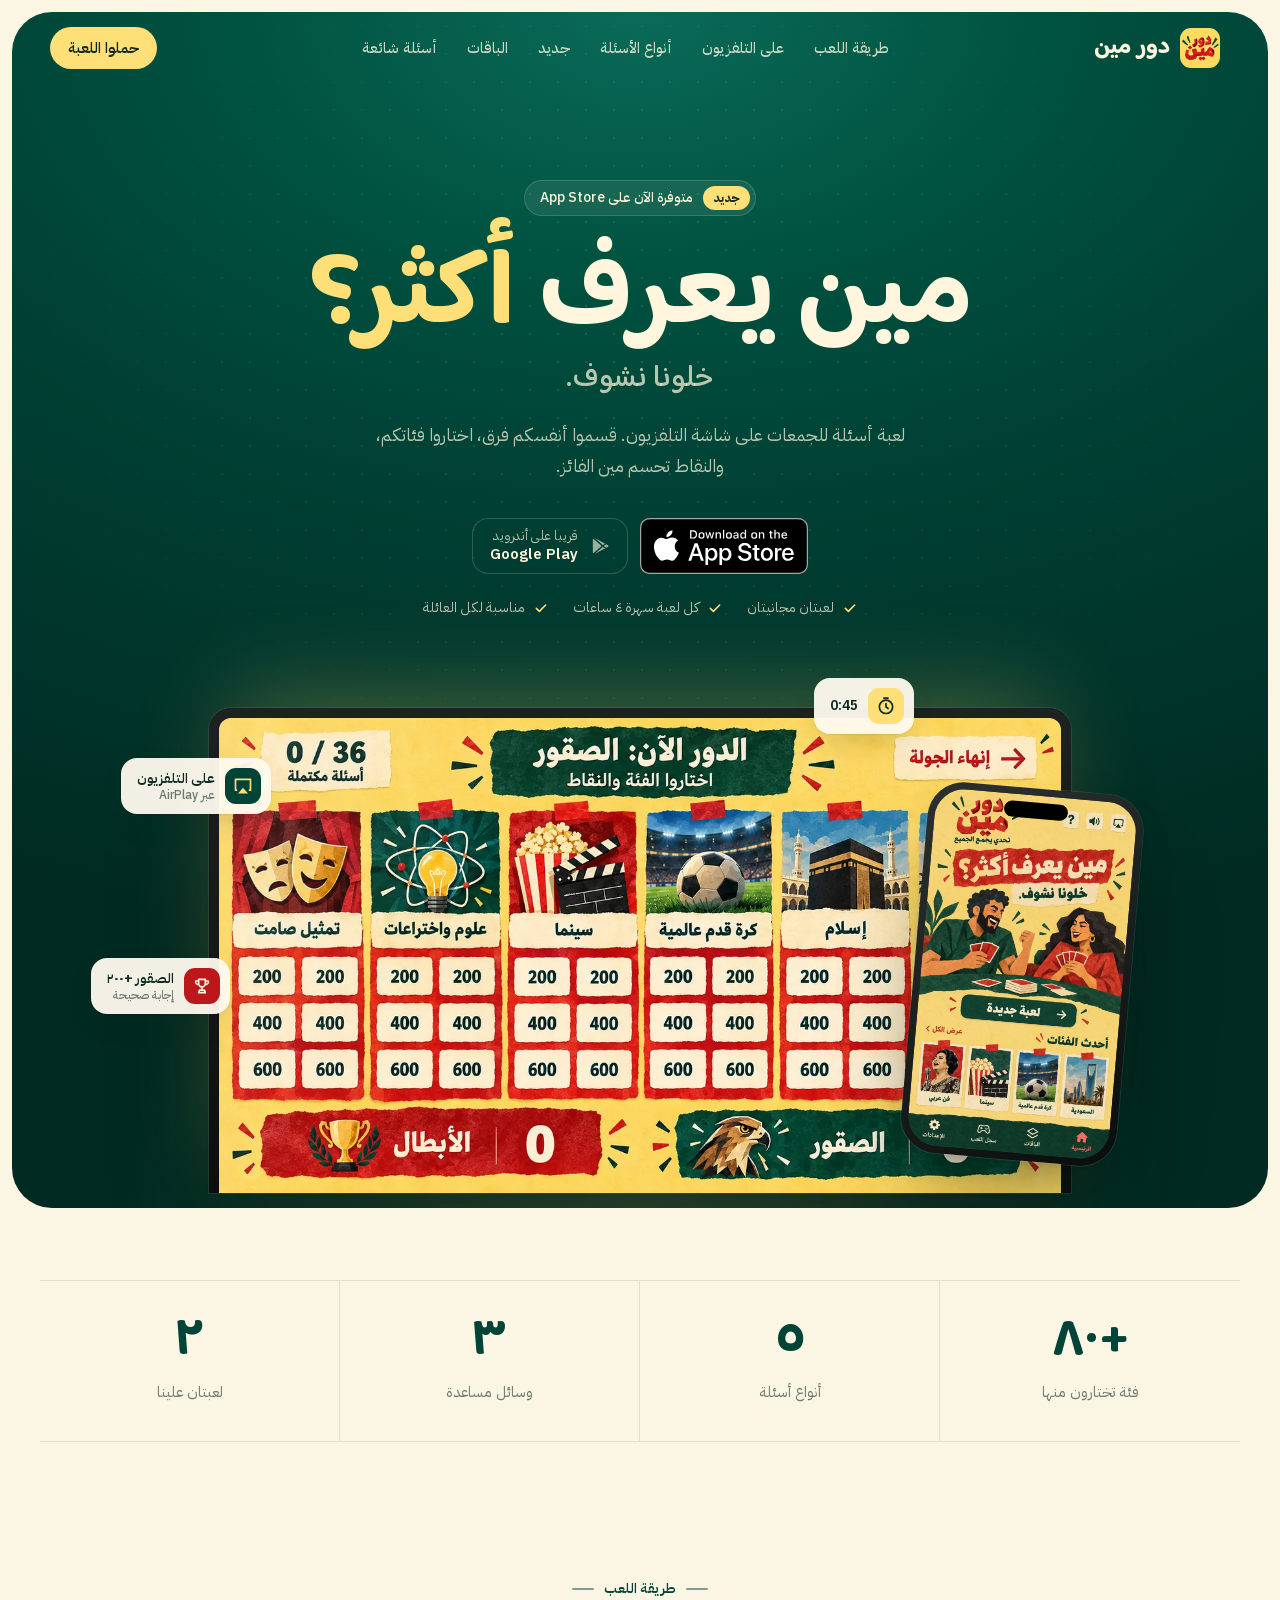
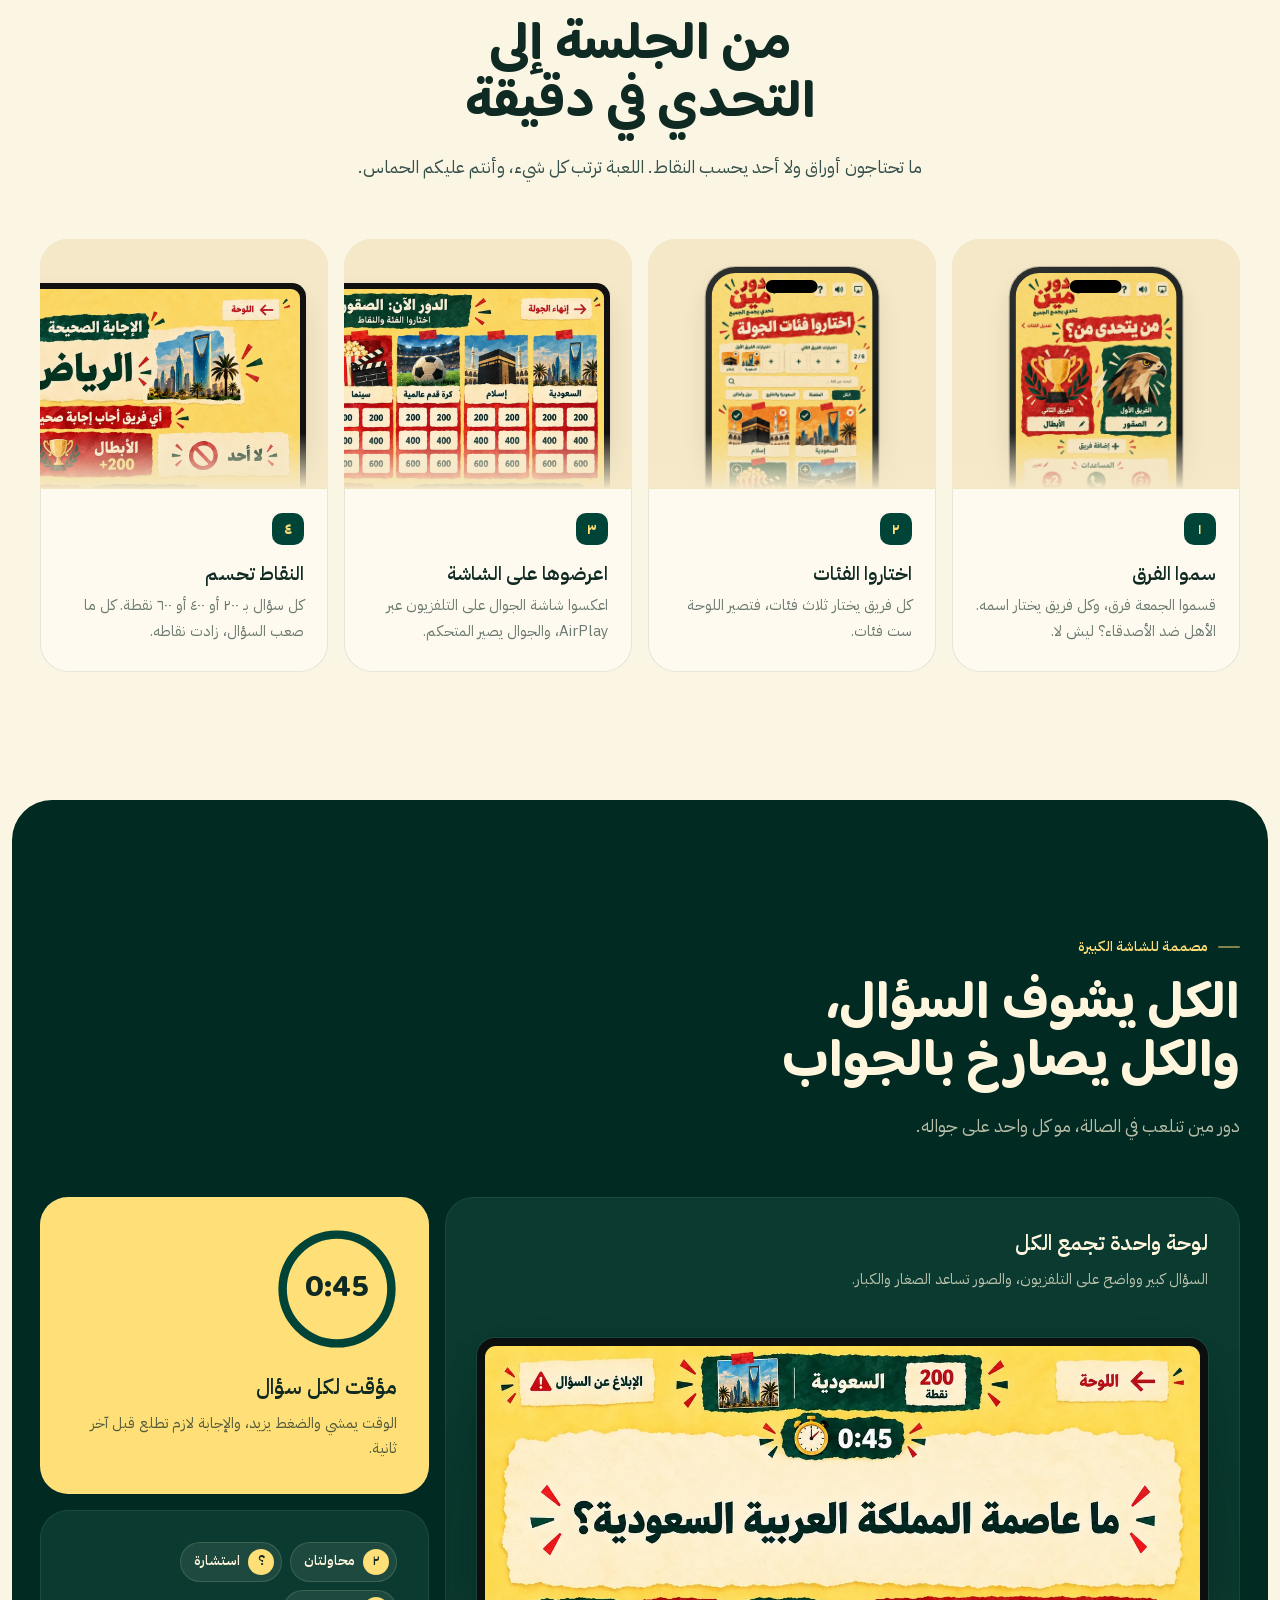
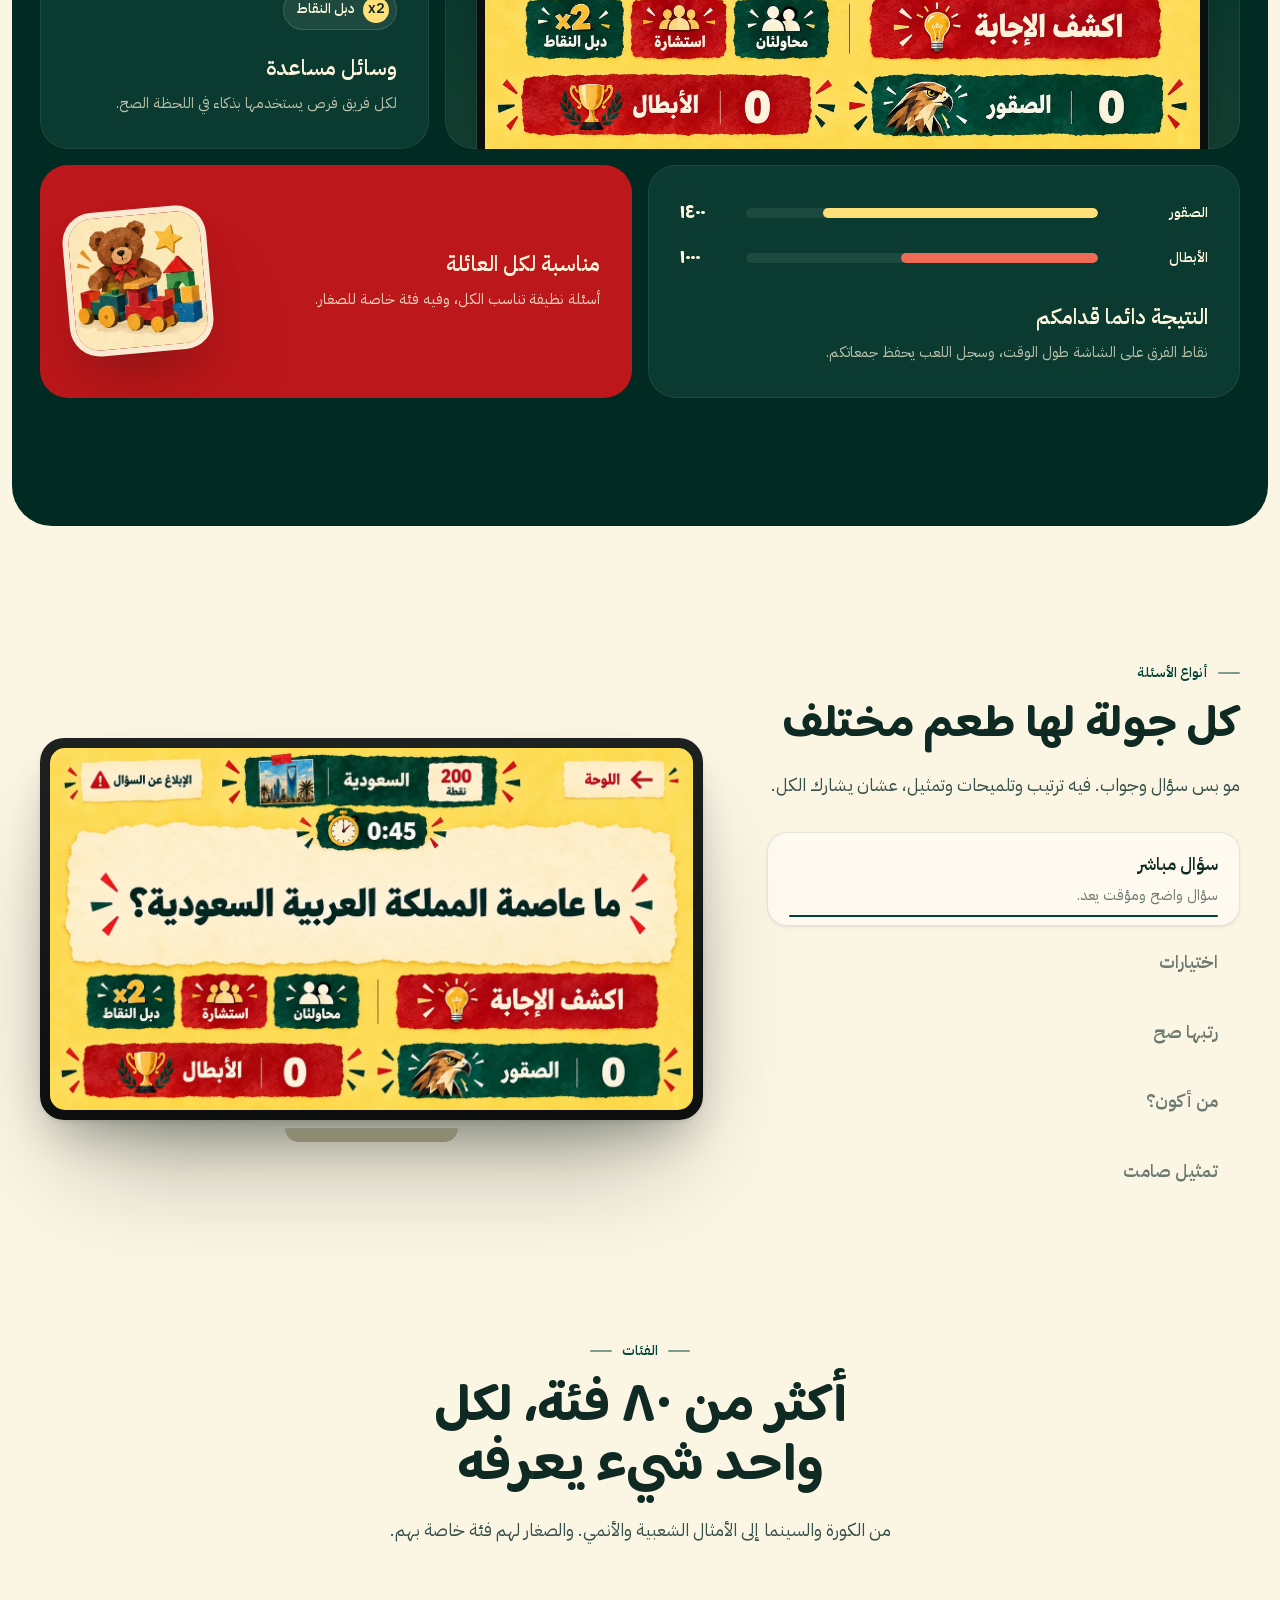
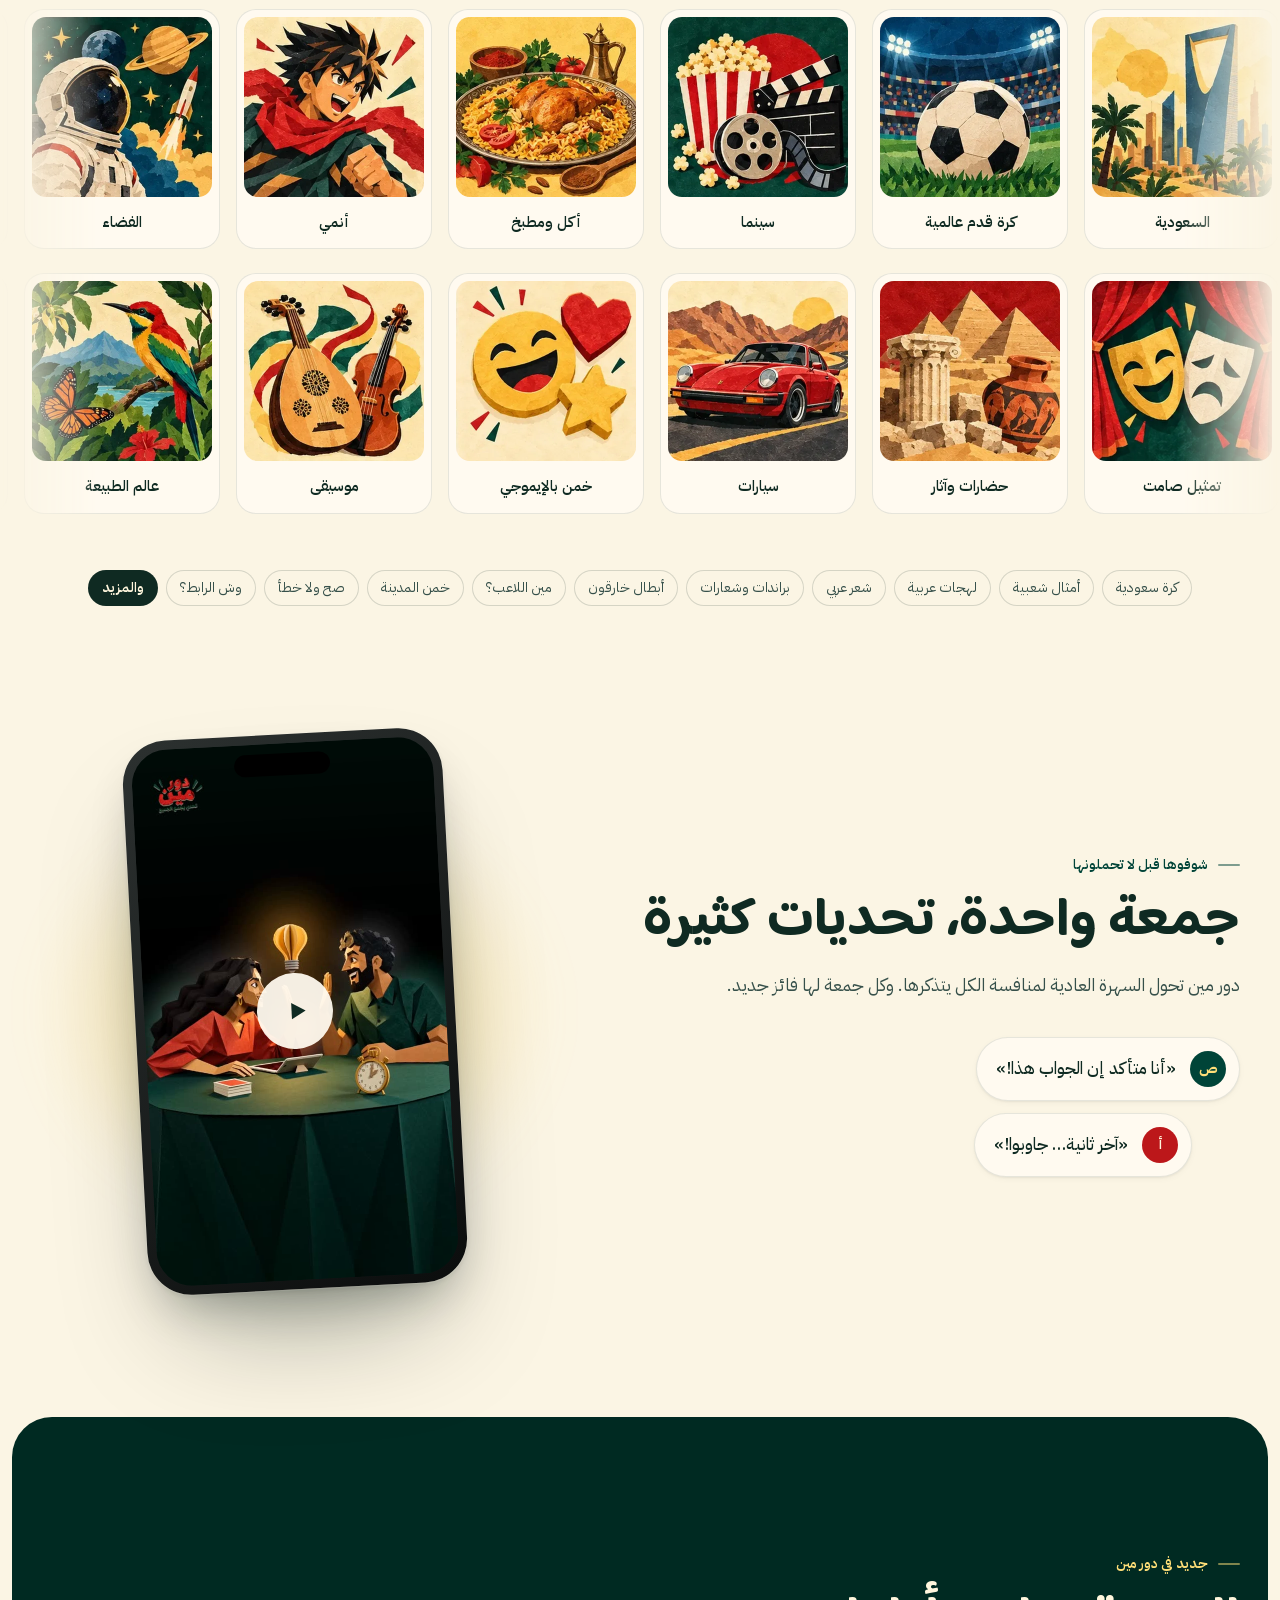
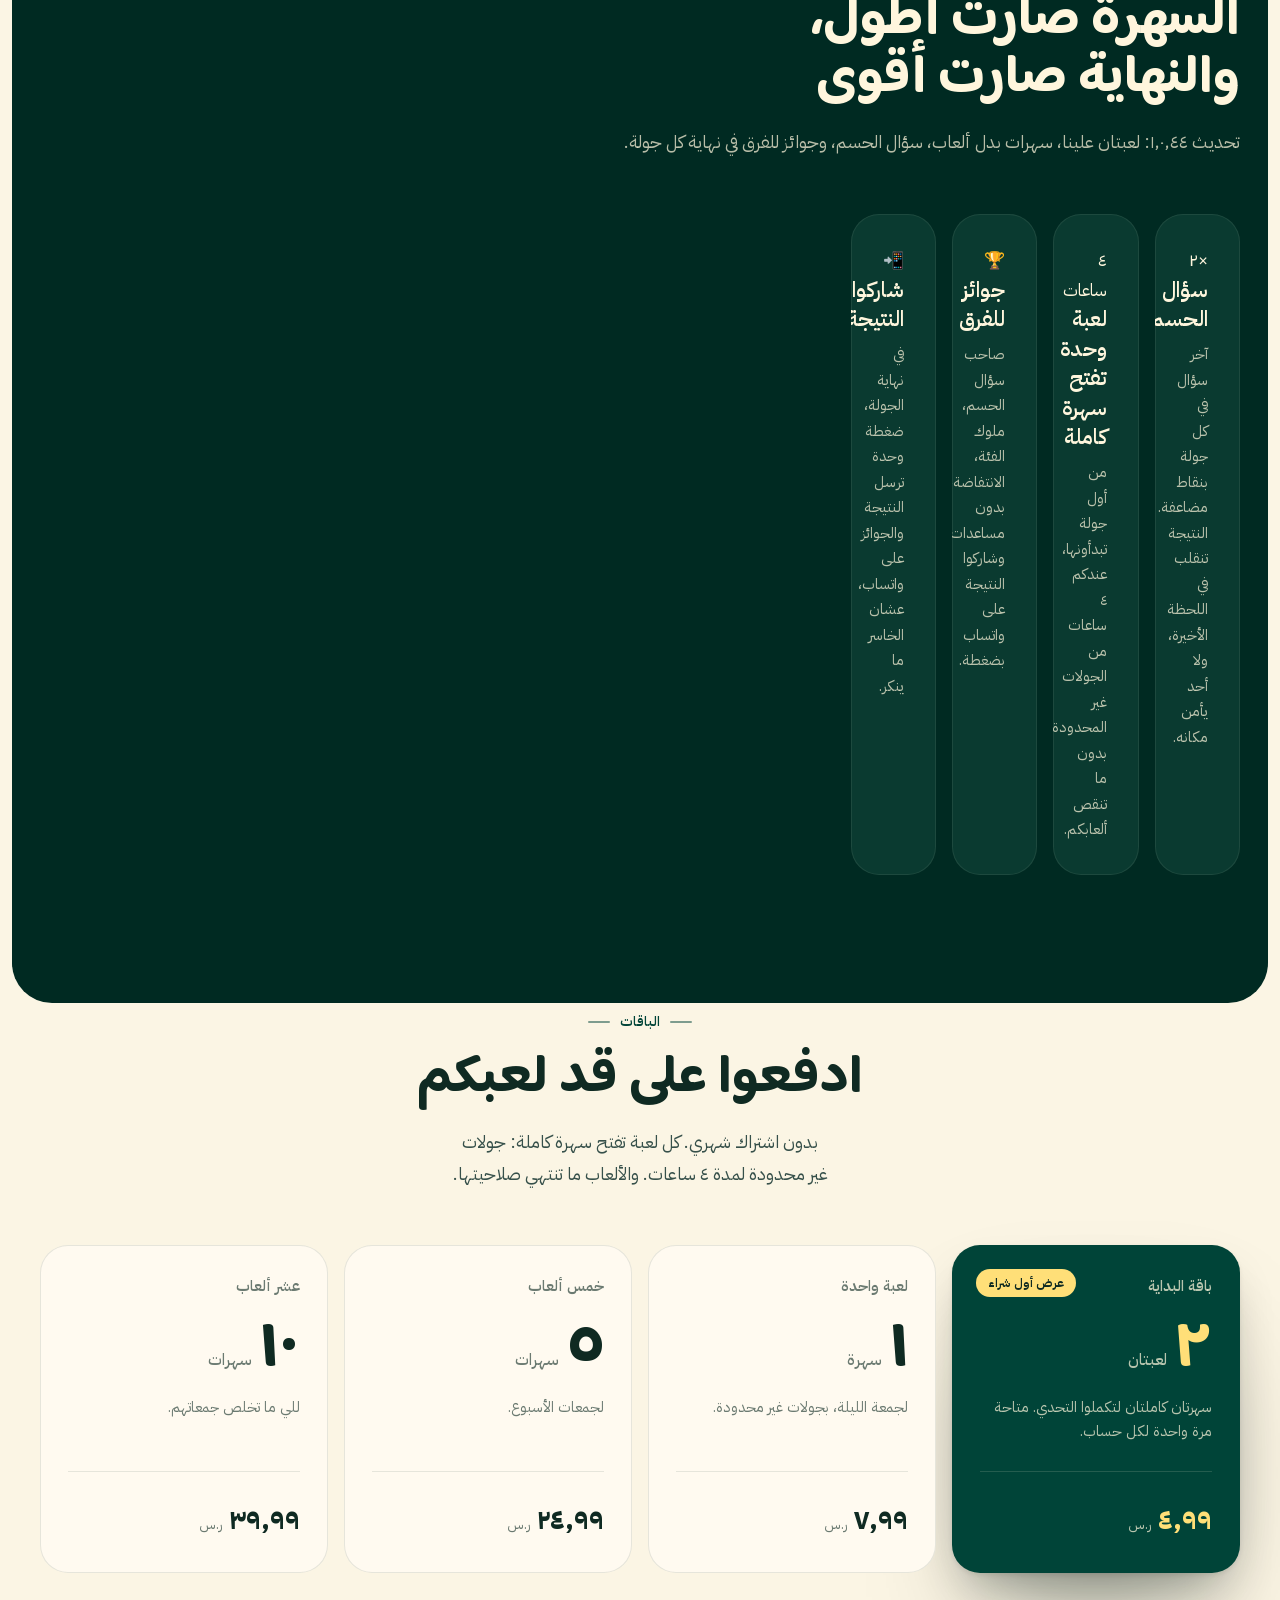
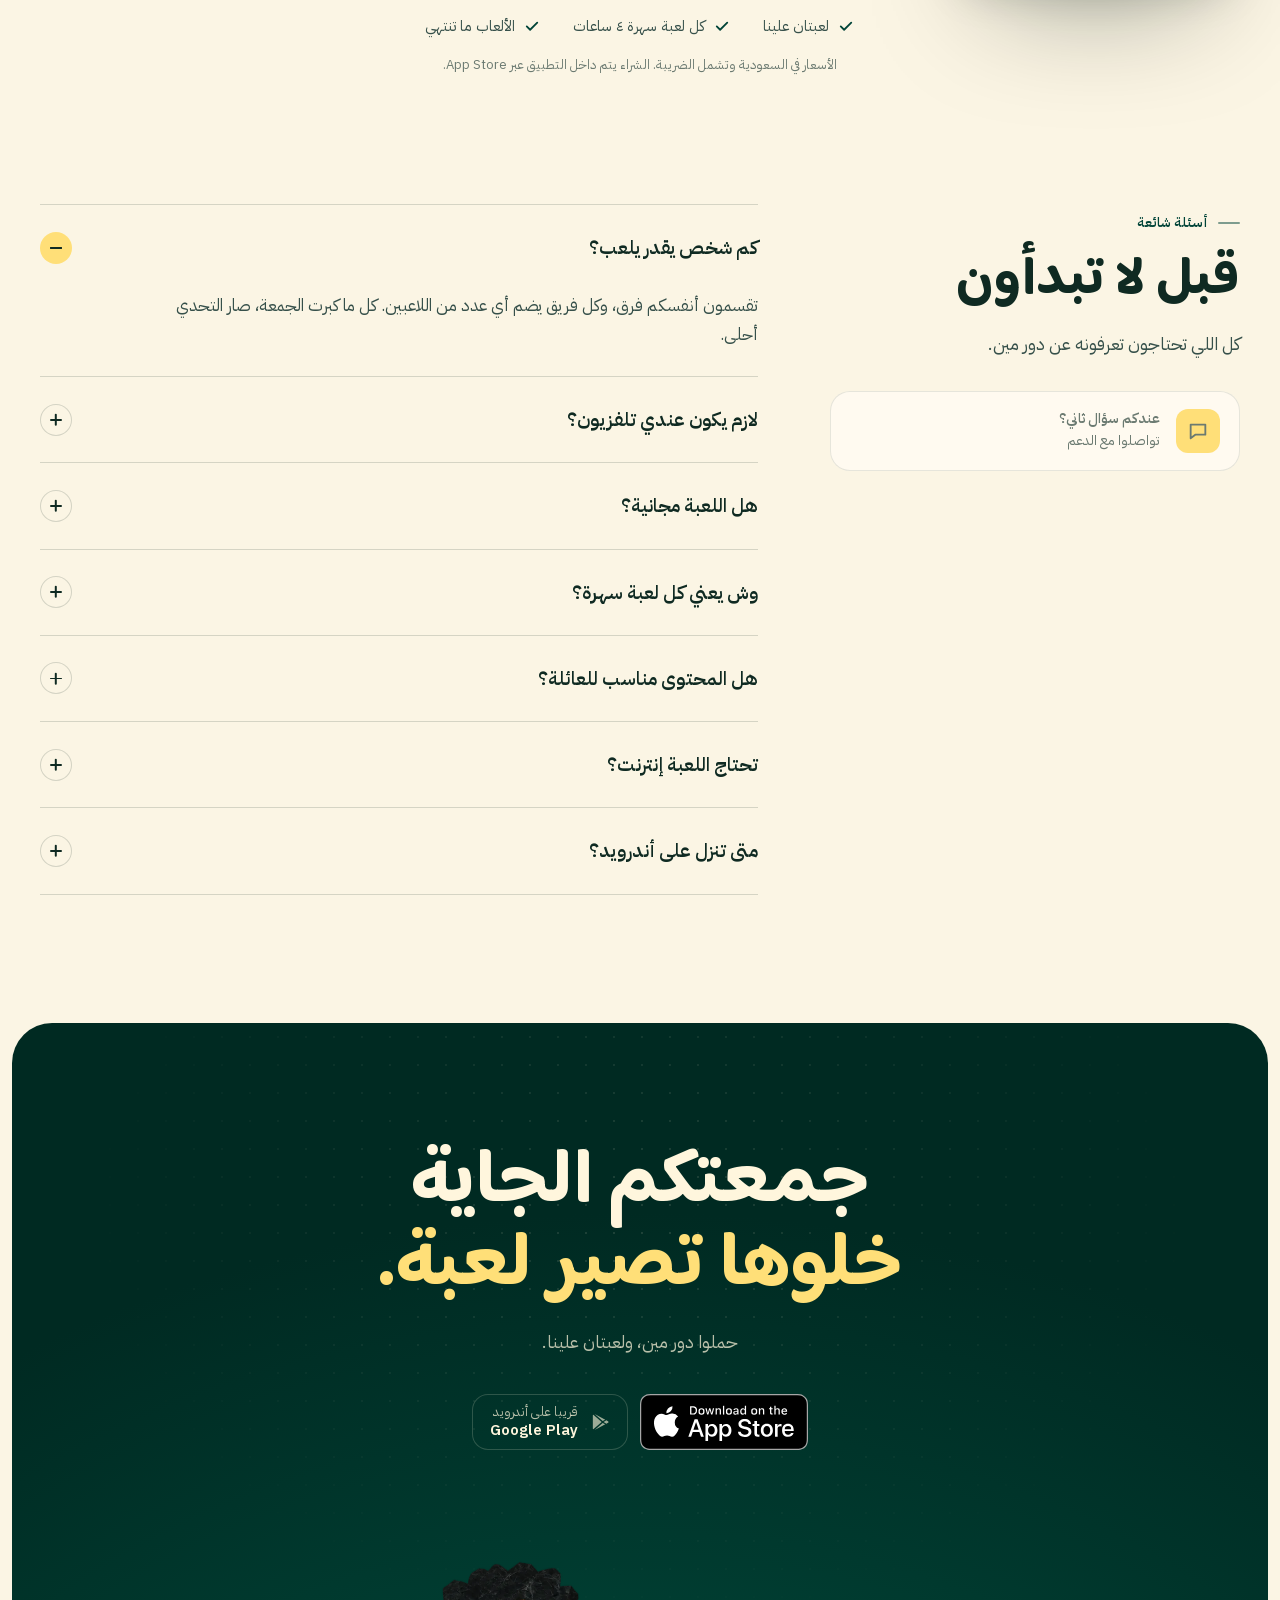
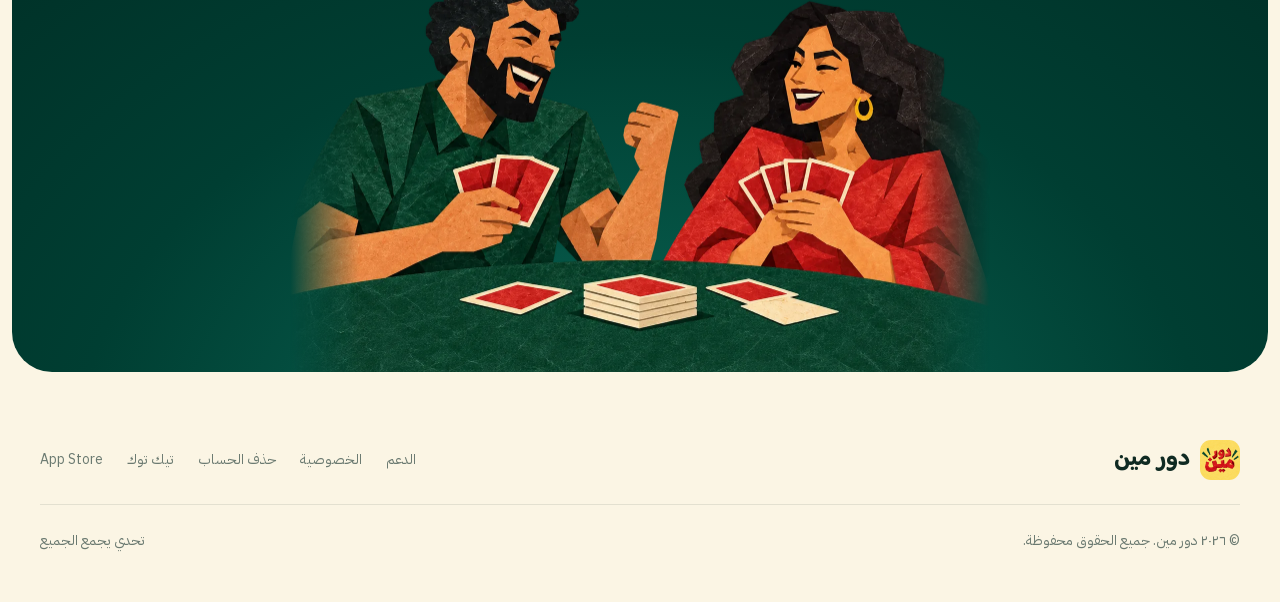
==== commit 2ae9d16e: "Update index.htmlWebsite: 1.0.44 copy (two free games, nights, finale, awards, new prices)" ====
--- a/index.html
+++ b/index.html
@@ -4,14 +4,14 @@
 <meta charset="utf-8">
 <meta name="viewport" content="width=device-width,initial-scale=1,viewport-fit=cover">
 <title>دور مين · تحدي يجمع الجميع</title>
-<meta name="description" content="دور مين لعبة أسئلة للجمعات على شاشة التلفزيون. قسموا الفرق، اختاروا من أكثر من ٨٠ فئة، والنقاط تحسم مين يعرف أكثر. أول لعبة علينا.">
+<meta name="description" content="دور مين لعبة أسئلة للجمعات على شاشة التلفزيون. قسموا الفرق، اختاروا من أكثر من ٨٠ فئة، والنقاط تحسم مين يعرف أكثر. لعبتان علينا.">
 <meta name="theme-color" content="#003e32">
 <meta name="apple-itunes-app" content="app-id=6812690220">
 <link rel="canonical" href="https://dormeen.com/">
 <meta property="og:type" content="website">
 <meta property="og:locale" content="ar_SA">
 <meta property="og:title" content="دور مين · مين يعرف أكثر؟">
-<meta property="og:description" content="لعبة أسئلة للجمعات على شاشة التلفزيون. أول لعبة علينا.">
+<meta property="og:description" content="لعبة أسئلة للجمعات على شاشة التلفزيون. لعبتان علينا.">
 <meta property="og:url" content="https://dormeen.com/">
 <meta property="og:image" content="https://dormeen.com/assets/img/og.jpg">
 <meta name="twitter:card" content="summary_large_image">
@@ -19,7 +19,7 @@
 <link rel="apple-touch-icon" href="assets/img/apple-touch-icon.png">
 <link rel="preload" href="assets/fonts/baloo-bhaijaan-2-arabic.woff2" as="font" type="font/woff2" crossorigin>
 <link rel="preload" href="assets/fonts/plex-arabic-400-arabic.woff2" as="font" type="font/woff2" crossorigin>
-<link rel="stylesheet" href="site.css?v=2">
+<link rel="stylesheet" href="site.css?v=3">
 <script type="application/ld+json">{"@context":"https://schema.org","@type":"MobileApplication","name":"دور مين","alternateName":"Dor Meen","operatingSystem":"iOS","applicationCategory":"GameApplication","inLanguage":"ar","url":"https://dormeen.com/","downloadUrl":"https://apps.apple.com/sa/app/id6812690220","offers":{"@type":"Offer","price":"0","priceCurrency":"SAR"}}</script>
 </head>
 <body>
@@ -42,6 +42,7 @@
         <a href="#how">طريقة اللعب</a>
         <a href="#screen">على التلفزيون</a>
         <a href="#types">أنواع الأسئلة</a>
+        <a href="#new">جديد</a>
         <a href="#packs">الباقات</a>
         <a href="#faq">أسئلة شائعة</a>
       </nav>
@@ -62,8 +63,8 @@
         <span class="soon"><svg aria-hidden="true"><use href="#gplay"/></svg><span>قريبا على أندرويد<b dir="ltr">Google Play</b></span></span>
       </div>
       <ul class="ticks rv">
-        <li><svg aria-hidden="true"><use href="#check"/></svg>أول لعبة مجانية</li>
-        <li><svg aria-hidden="true"><use href="#check"/></svg>بدون اشتراك</li>
+        <li><svg aria-hidden="true"><use href="#check"/></svg>لعبتان مجانيتان</li>
+        <li><svg aria-hidden="true"><use href="#check"/></svg>كل لعبة سهرة ٤ ساعات</li>
         <li><svg aria-hidden="true"><use href="#check"/></svg>مناسبة لكل العائلة</li>
       </ul>
     </div>
@@ -82,7 +83,7 @@
     <div class="stat rv"><b>+٨٠</b><span>فئة تختارون منها</span></div>
     <div class="stat rv"><b>٥</b><span>أنواع أسئلة</span></div>
     <div class="stat rv"><b>٣</b><span>وسائل مساعدة</span></div>
-    <div class="stat rv"><b>١</b><span>لعبة علينا</span></div>
+    <div class="stat rv"><b>٢</b><span>لعبتان علينا</span></div>
   </div>
 </div>
 
@@ -214,22 +215,38 @@
   </div>
 </section>
 
+<section class="sec dark" id="new">
+  <div class="wrap">
+    <div class="sec-head rv">
+      <span class="label">جديد في دور مين</span>
+      <h2>السهرة صارت أطول، والنهاية صارت أقوى</h2>
+      <p>تحديث ١٫٠٫٤٤: لعبتان علينا، سهرات بدل ألعاب، سؤال الحسم، وجوائز للفرق في نهاية كل جولة.</p>
+    </div>
+    <div class="bento">
+      <div class="tile t-new t-new-y rv"><span class="k">×٢</span><h3>سؤال الحسم</h3><p>آخر سؤال في كل جولة بنقاط مضاعفة. النتيجة تنقلب في اللحظة الأخيرة، ولا أحد يأمن مكانه.</p></div>
+      <div class="tile t-new rv"><span class="k">٤ ساعات</span><h3>لعبة وحدة تفتح سهرة كاملة</h3><p>من أول جولة تبدأونها، عندكم ٤ ساعات من الجولات غير المحدودة بدون ما تنقص ألعابكم.</p></div>
+      <div class="tile t-new rv"><span class="k">🏆</span><h3>جوائز للفرق</h3><p>صاحب سؤال الحسم، ملوك الفئة، الانتفاضة، بدون مساعدات. وشاركوا النتيجة على واتساب بضغطة.</p></div>
+      <div class="tile t-new t-new-r rv"><span class="k">📲</span><h3>شاركوا النتيجة</h3><p>في نهاية الجولة، ضغطة وحدة ترسل النتيجة والجوائز على واتساب، عشان الخاسر ما ينكر.</p></div>
+    </div>
+  </div>
+</section>
+
 <section class="sec" id="packs" style="padding-top:0">
   <div class="wrap">
     <div class="sec-head center rv">
       <span class="label">الباقات</span>
       <h2>ادفعوا على قد لعبكم</h2>
-      <p>بدون اشتراك شهري. اشتروا عدد الألعاب اللي تحتاجونه، والألعاب ما تنتهي صلاحيتها.</p>
+      <p>بدون اشتراك شهري. كل لعبة تفتح سهرة كاملة: جولات غير محدودة لمدة ٤ ساعات. والألعاب ما تنتهي صلاحيتها.</p>
     </div>
     <div class="packs">
-      <article class="pack hot rv"><span class="flag">عرض أول شراء</span><span class="name">باقة البداية</span><span class="games">٢<small>لعبتان</small></span><p>لعبتان كاملتان لتكملوا التحدي. متاحة مرة واحدة لكل حساب.</p><span class="spacer"></span><span class="price"><b>٤٫٩٩</b><small>ر.س</small></span></article>
-      <article class="pack rv"><span class="name">لعبة واحدة</span><span class="games">١<small>لعبة</small></span><p>لجمعة الليلة.</p><span class="spacer"></span><span class="price"><b>٧٫٩٩</b><small>ر.س</small></span></article>
-      <article class="pack rv"><span class="name">خمس ألعاب</span><span class="games">٥<small>ألعاب</small></span><p>لجمعات الأسبوع.</p><span class="spacer"></span><span class="price"><b>٢٩٫٩٩</b><small>ر.س</small></span></article>
-      <article class="pack rv"><span class="name">عشر ألعاب</span><span class="games">١٠<small>ألعاب</small></span><p>للي ما تخلص جمعاتهم.</p><span class="spacer"></span><span class="price"><b>٤٩٫٩٩</b><small>ر.س</small></span></article>
+      <article class="pack hot rv"><span class="flag">عرض أول شراء</span><span class="name">باقة البداية</span><span class="games">٢<small>لعبتان</small></span><p>سهرتان كاملتان لتكملوا التحدي. متاحة مرة واحدة لكل حساب.</p><span class="spacer"></span><span class="price"><b>٤٫٩٩</b><small>ر.س</small></span></article>
+      <article class="pack rv"><span class="name">لعبة واحدة</span><span class="games">١<small>سهرة</small></span><p>لجمعة الليلة، بجولات غير محدودة.</p><span class="spacer"></span><span class="price"><b>٧٫٩٩</b><small>ر.س</small></span></article>
+      <article class="pack rv"><span class="name">خمس ألعاب</span><span class="games">٥<small>سهرات</small></span><p>لجمعات الأسبوع.</p><span class="spacer"></span><span class="price"><b>٢٤٫٩٩</b><small>ر.س</small></span></article>
+      <article class="pack rv"><span class="name">عشر ألعاب</span><span class="games">١٠<small>سهرات</small></span><p>للي ما تخلص جمعاتهم.</p><span class="spacer"></span><span class="price"><b>٣٩٫٩٩</b><small>ر.س</small></span></article>
     </div>
     <ul class="perks rv">
-      <li><svg aria-hidden="true"><use href="#check"/></svg>أول لعبة علينا</li>
-      <li><svg aria-hidden="true"><use href="#check"/></svg>بدون اشتراك</li>
+      <li><svg aria-hidden="true"><use href="#check"/></svg>لعبتان علينا</li>
+      <li><svg aria-hidden="true"><use href="#check"/></svg>كل لعبة سهرة ٤ ساعات</li>
       <li><svg aria-hidden="true"><use href="#check"/></svg>الألعاب ما تنتهي</li>
     </ul>
     <p class="fine">الأسعار في السعودية وتشمل الضريبة. الشراء يتم داخل التطبيق عبر App Store.</p>
@@ -247,7 +264,8 @@
     <div class="acc rv">
       <details open><summary>كم شخص يقدر يلعب؟<i aria-hidden="true"></i></summary><p>تقسمون أنفسكم فرق، وكل فريق يضم أي عدد من اللاعبين. كل ما كبرت الجمعة، صار التحدي أحلى.</p></details>
       <details><summary>لازم يكون عندي تلفزيون؟<i aria-hidden="true"></i></summary><p>لا، تقدرون تلعبون على الجوال أو الآيباد. لكن التجربة أحلى لما تعكسون الشاشة على التلفزيون عبر AirPlay أو Apple TV.</p></details>
-      <details><summary>هل اللعبة مجانية؟<i aria-hidden="true"></i></summary><p>أول لعبة علينا لكل حساب جديد. بعدها تختارون الباقة اللي تناسبكم، بدون أي اشتراك.</p></details>
+      <details><summary>هل اللعبة مجانية؟<i aria-hidden="true"></i></summary><p>لعبتان علينا لكل حساب جديد: وحدة تجربون فيها، ووحدة لجمعتكم. بعدها تختارون الباقة اللي تناسبكم، بدون أي اشتراك.</p></details>
+      <details><summary>وش يعني كل لعبة سهرة؟<i aria-hidden="true"></i></summary><p>لما تبدأون لعبة، تنفتح لكم سهرة ٤ ساعات تلعبون فيها جولات غير محدودة بدون ما تنقص ألعابكم. وآخر سؤال في كل جولة هو سؤال الحسم ونقاطه مضاعفة.</p></details>
       <details><summary>هل المحتوى مناسب للعائلة؟<i aria-hidden="true"></i></summary><p>نعم، الأسئلة مناسبة لكل العائلة، وفيه فئة خاصة للصغار.</p></details>
       <details><summary>تحتاج اللعبة إنترنت؟<i aria-hidden="true"></i></summary><p>نعم، تحتاجون اتصال بالإنترنت لتحميل الأسئلة والصور وحفظ رصيد ألعابكم.</p></details>
       <details><summary>متى تنزل على أندرويد؟<i aria-hidden="true"></i></summary><p>قريبا على Google Play. تابعونا على تيك توك <a href="https://www.tiktok.com/@dormeenapp" dir="ltr">@dormeenapp</a> عشان توصلكم أول.</p></details>
@@ -258,7 +276,7 @@
 <section class="cta">
   <div class="cta-card">
     <h2 class="rv">جمعتكم الجاية<br><em>خلوها تصير لعبة.</em></h2>
-    <p class="rv">حملوا دور مين، وأول لعبة علينا.</p>
+    <p class="rv">حملوا دور مين، ولعبتان علينا.</p>
     <div class="store rv">
       <a class="badge" href="https://apps.apple.com/sa/app/id6812690220" aria-label="حملوا دور مين من App Store"><img src="assets/img/app-store-badge.svg" width="168" height="56" alt="Download on the App Store" loading="lazy"></a>
       <span class="soon"><svg aria-hidden="true"><use href="#gplay"/></svg><span>قريبا على أندرويد<b dir="ltr">Google Play</b></span></span>
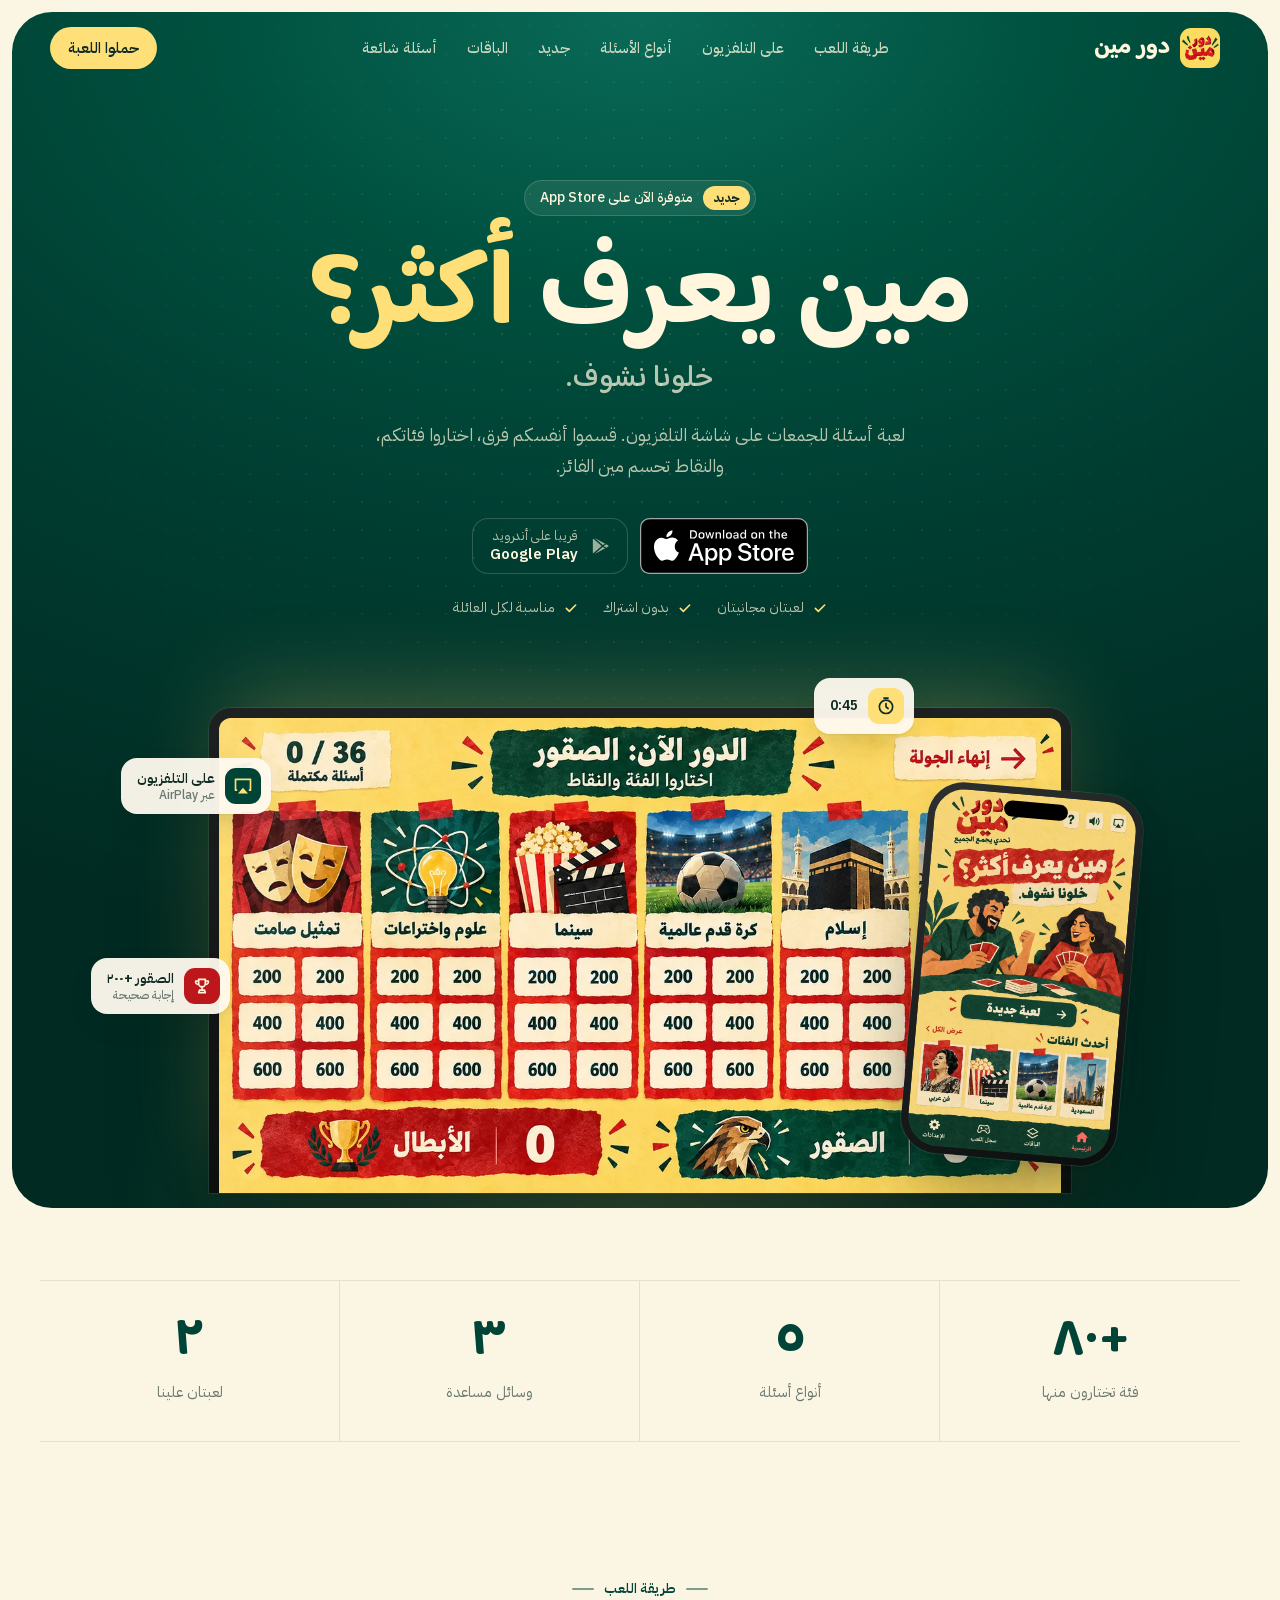
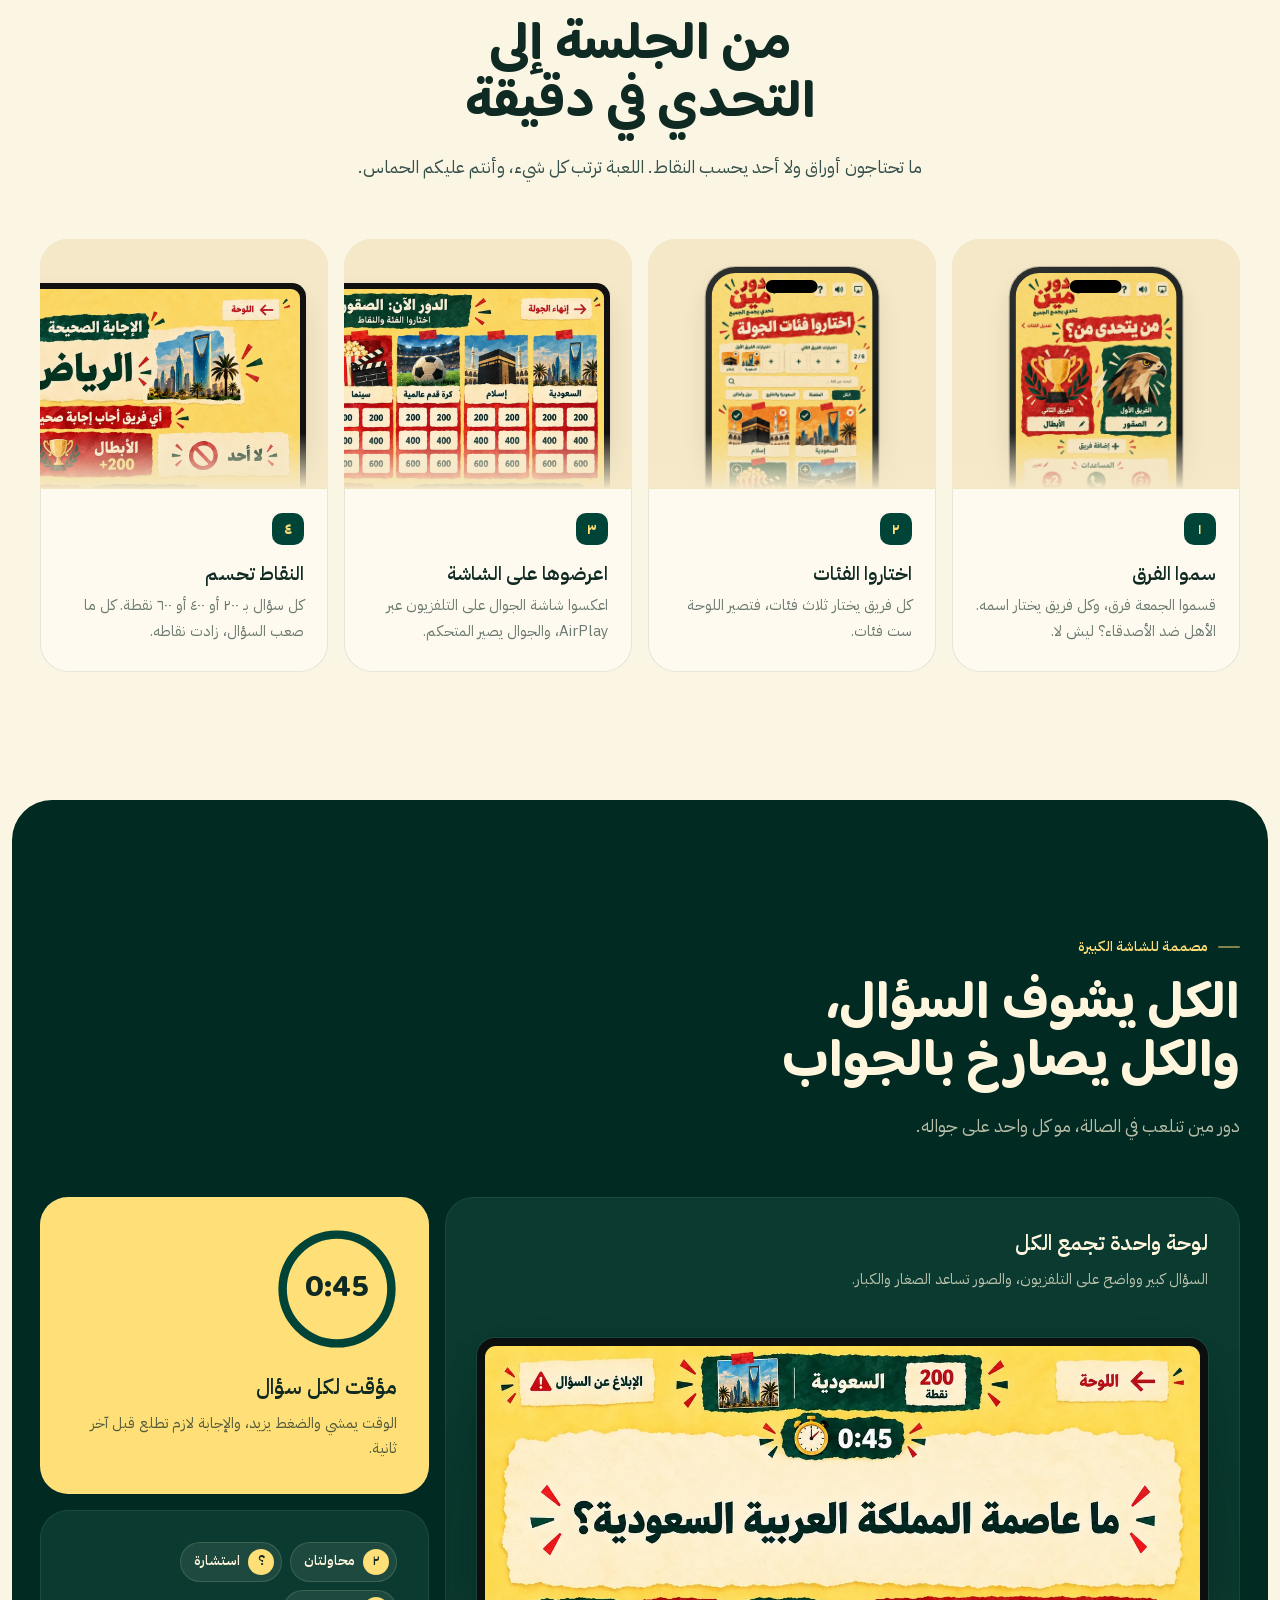
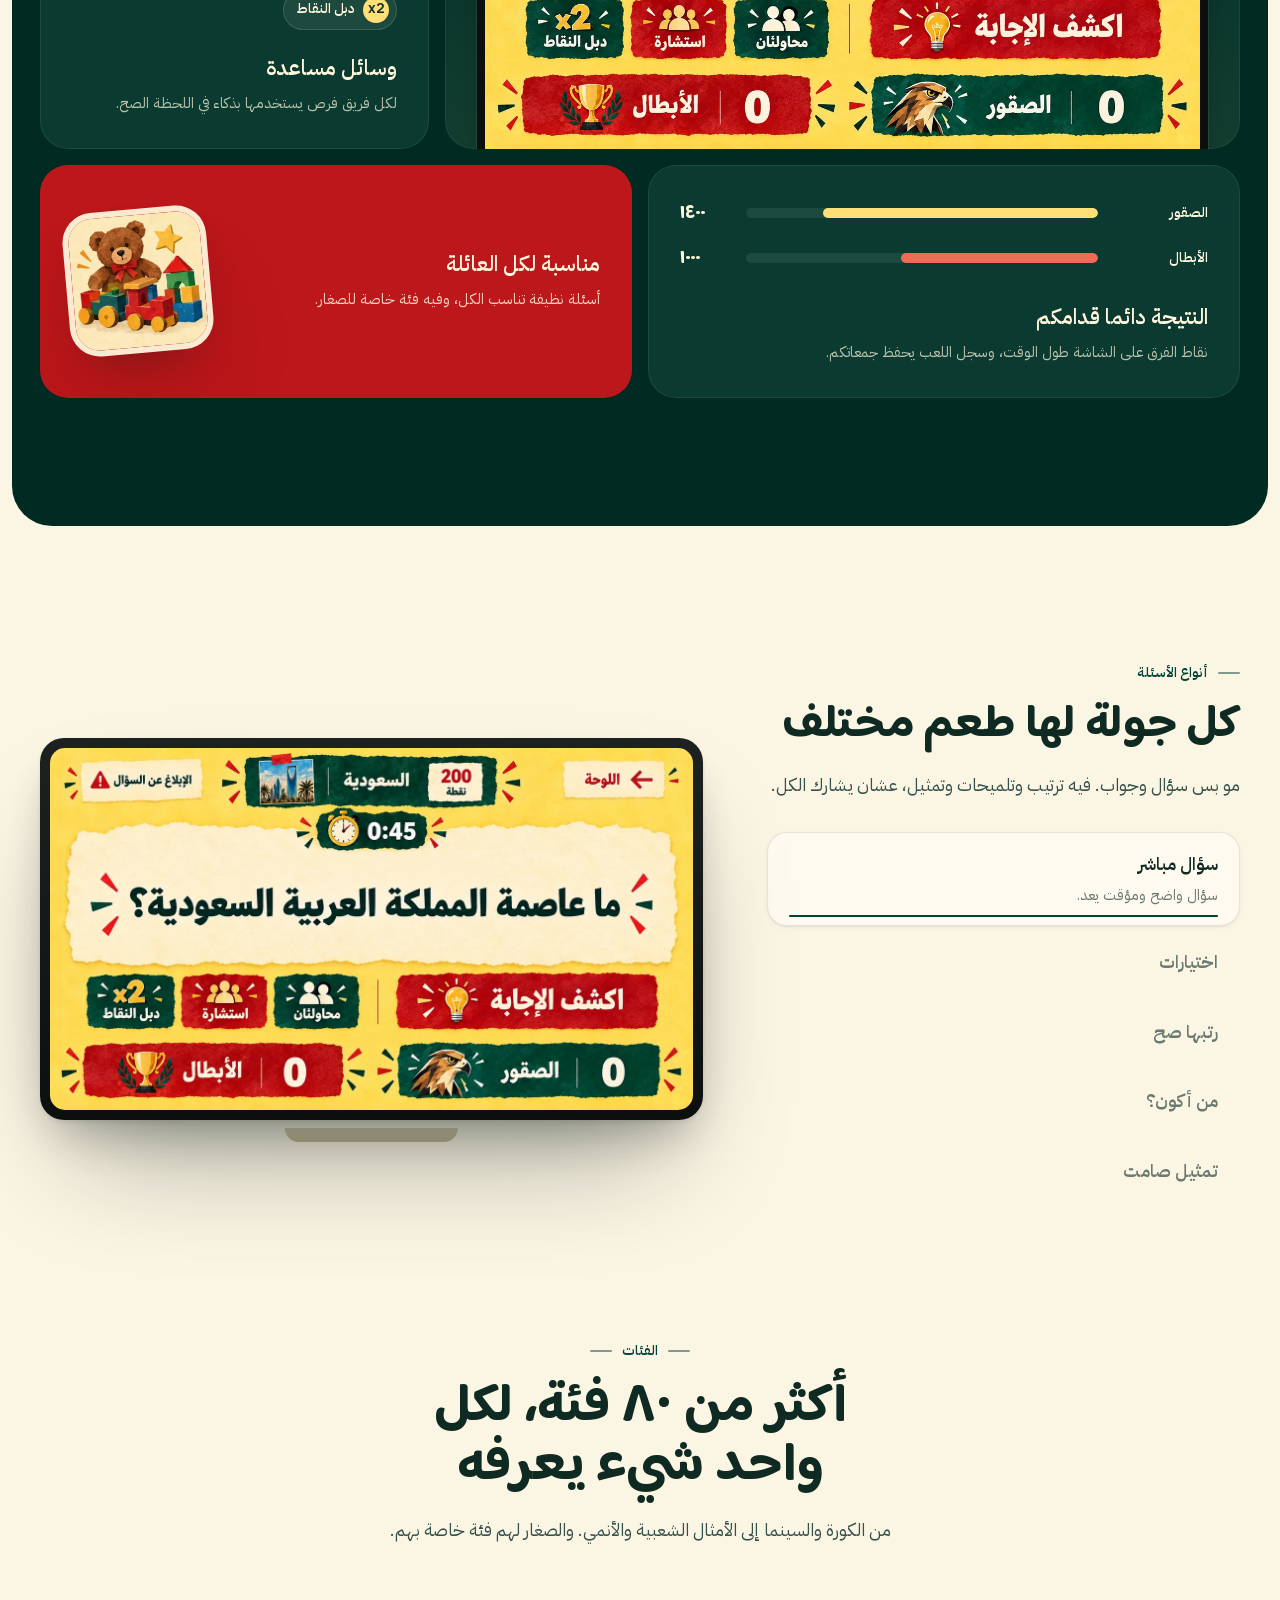
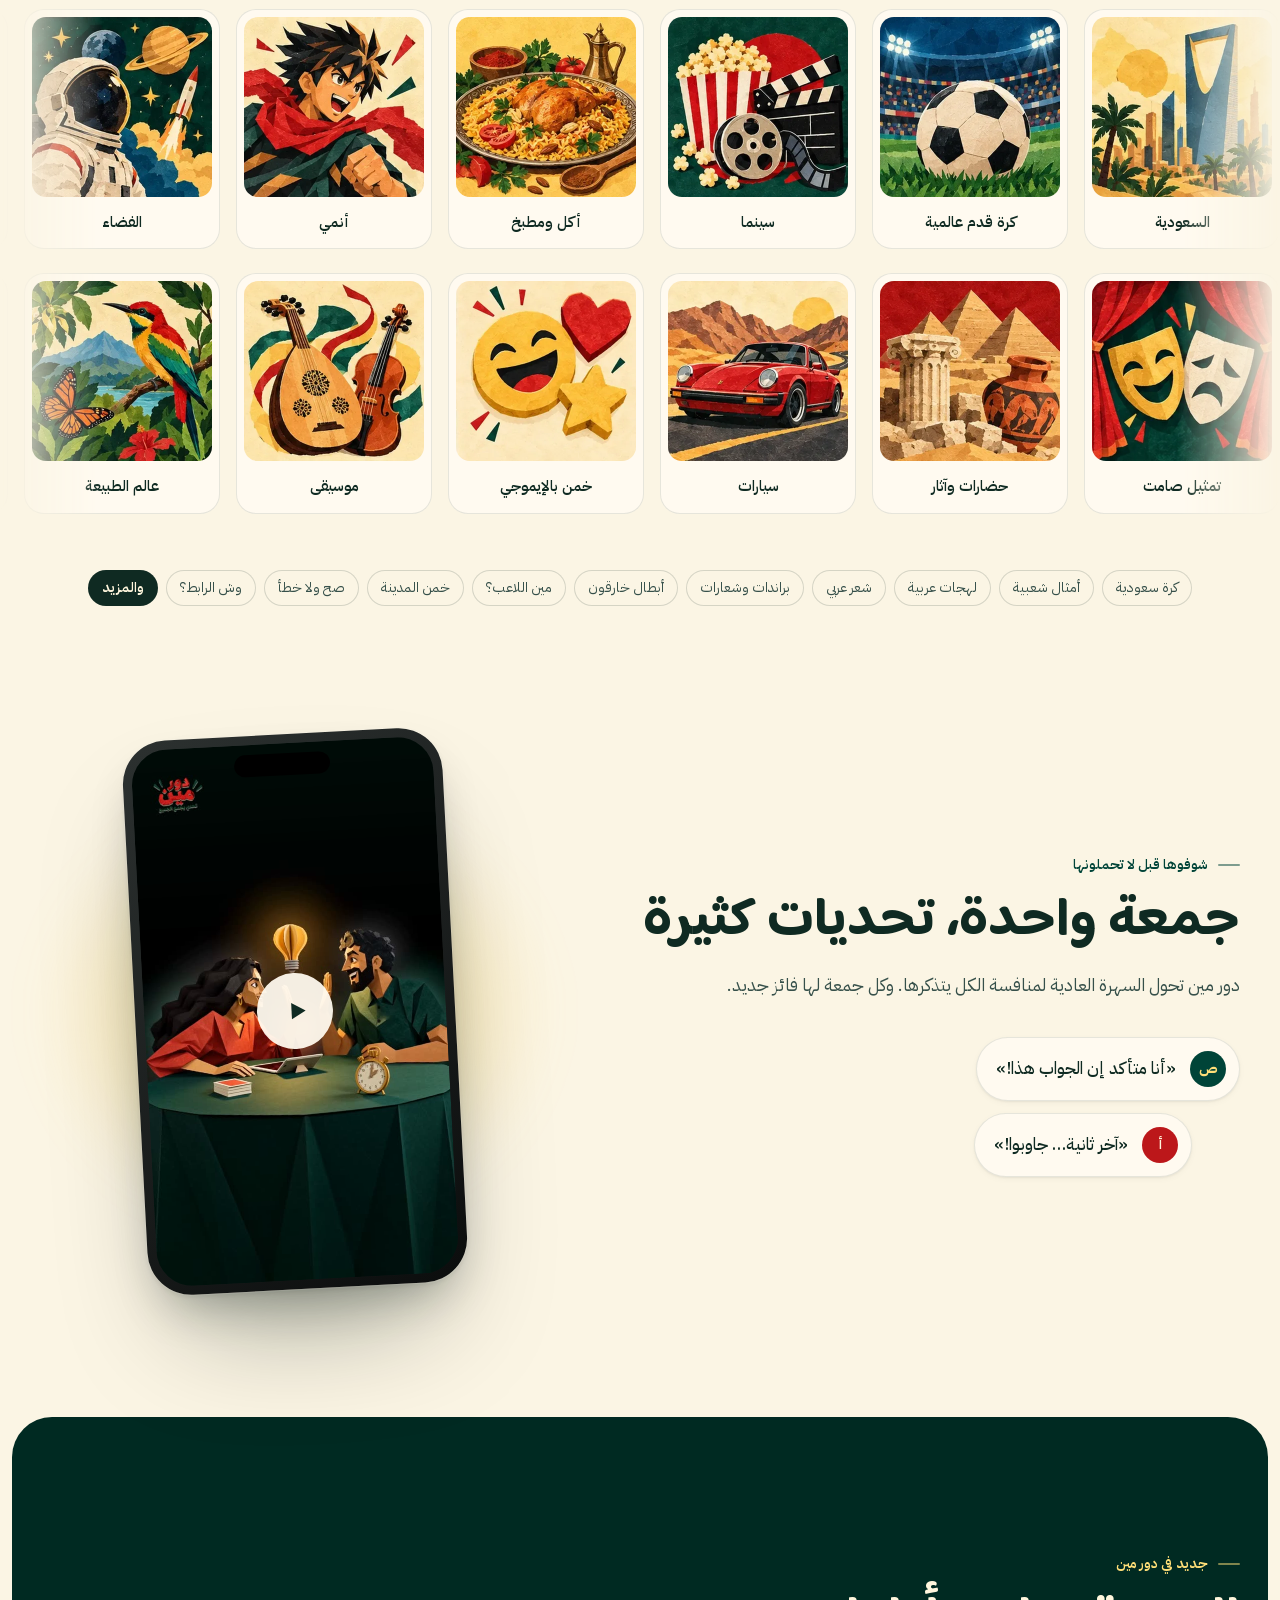
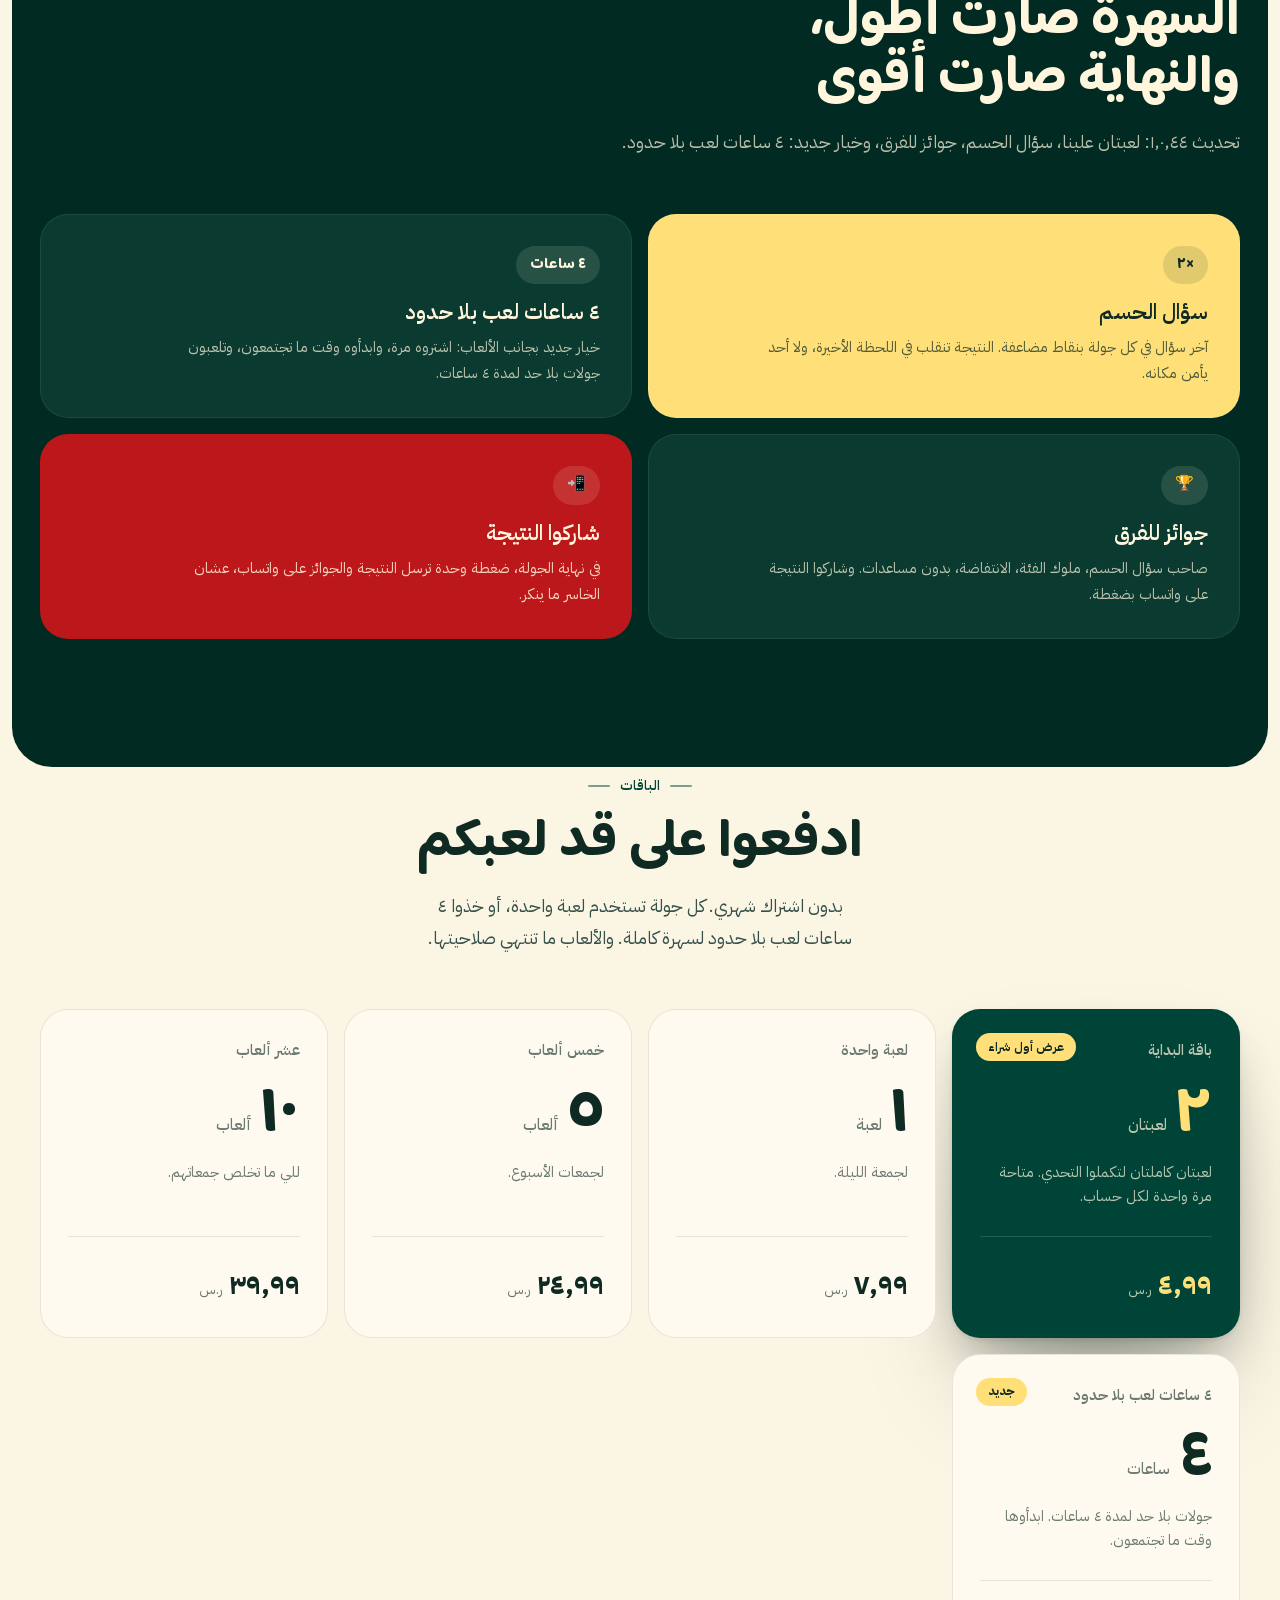
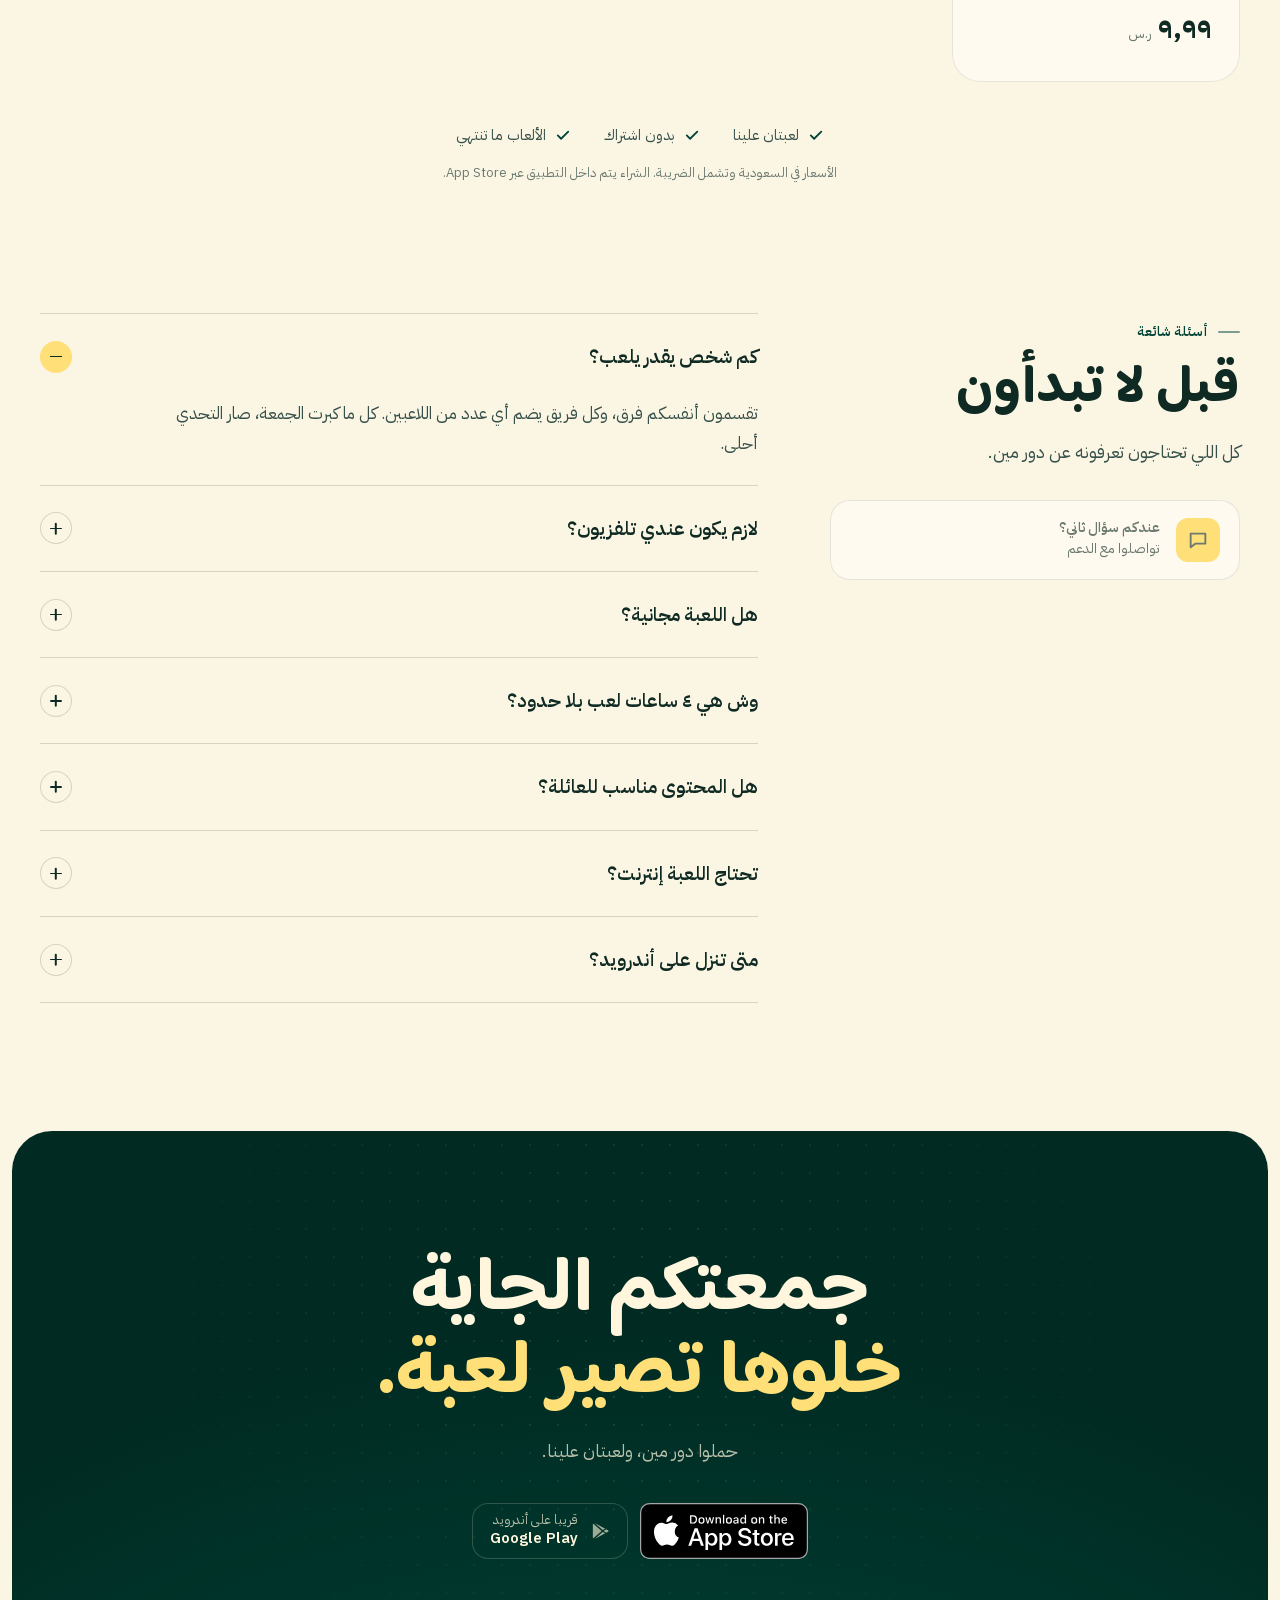
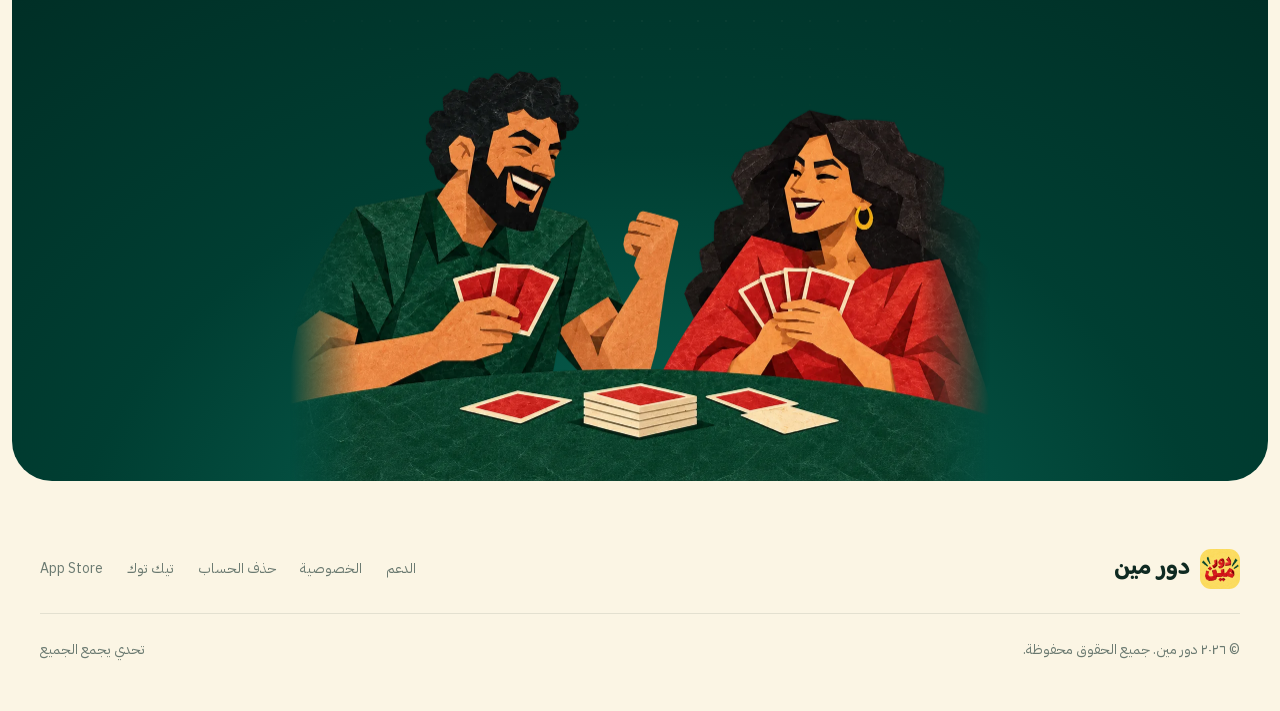
==== commit b48e3850: "Update index.htmlWebsite: games model restored, 4-hour unlimited pass added" ====
--- a/index.html
+++ b/index.html
@@ -64,7 +64,7 @@
       </div>
       <ul class="ticks rv">
         <li><svg aria-hidden="true"><use href="#check"/></svg>لعبتان مجانيتان</li>
-        <li><svg aria-hidden="true"><use href="#check"/></svg>كل لعبة سهرة ٤ ساعات</li>
+        <li><svg aria-hidden="true"><use href="#check"/></svg>بدون اشتراك</li>
         <li><svg aria-hidden="true"><use href="#check"/></svg>مناسبة لكل العائلة</li>
       </ul>
     </div>
@@ -220,11 +220,11 @@
     <div class="sec-head rv">
       <span class="label">جديد في دور مين</span>
       <h2>السهرة صارت أطول، والنهاية صارت أقوى</h2>
-      <p>تحديث ١٫٠٫٤٤: لعبتان علينا، سهرات بدل ألعاب، سؤال الحسم، وجوائز للفرق في نهاية كل جولة.</p>
+      <p>تحديث ١٫٠٫٤٤: لعبتان علينا، سؤال الحسم، جوائز للفرق، وخيار جديد: ٤ ساعات لعب بلا حدود.</p>
     </div>
     <div class="bento">
       <div class="tile t-new t-new-y rv"><span class="k">×٢</span><h3>سؤال الحسم</h3><p>آخر سؤال في كل جولة بنقاط مضاعفة. النتيجة تنقلب في اللحظة الأخيرة، ولا أحد يأمن مكانه.</p></div>
-      <div class="tile t-new rv"><span class="k">٤ ساعات</span><h3>لعبة وحدة تفتح سهرة كاملة</h3><p>من أول جولة تبدأونها، عندكم ٤ ساعات من الجولات غير المحدودة بدون ما تنقص ألعابكم.</p></div>
+      <div class="tile t-new rv"><span class="k">٤ ساعات</span><h3>٤ ساعات لعب بلا حدود</h3><p>خيار جديد بجانب الألعاب: اشتروه مرة، وابدأوه وقت ما تجتمعون، وتلعبون جولات بلا حد لمدة ٤ ساعات.</p></div>
       <div class="tile t-new rv"><span class="k">🏆</span><h3>جوائز للفرق</h3><p>صاحب سؤال الحسم، ملوك الفئة، الانتفاضة، بدون مساعدات. وشاركوا النتيجة على واتساب بضغطة.</p></div>
       <div class="tile t-new t-new-r rv"><span class="k">📲</span><h3>شاركوا النتيجة</h3><p>في نهاية الجولة، ضغطة وحدة ترسل النتيجة والجوائز على واتساب، عشان الخاسر ما ينكر.</p></div>
     </div>
@@ -236,17 +236,18 @@
     <div class="sec-head center rv">
       <span class="label">الباقات</span>
       <h2>ادفعوا على قد لعبكم</h2>
-      <p>بدون اشتراك شهري. كل لعبة تفتح سهرة كاملة: جولات غير محدودة لمدة ٤ ساعات. والألعاب ما تنتهي صلاحيتها.</p>
+      <p>بدون اشتراك شهري. كل جولة تستخدم لعبة واحدة، أو خذوا ٤ ساعات لعب بلا حدود لسهرة كاملة. والألعاب ما تنتهي صلاحيتها.</p>
     </div>
     <div class="packs">
-      <article class="pack hot rv"><span class="flag">عرض أول شراء</span><span class="name">باقة البداية</span><span class="games">٢<small>لعبتان</small></span><p>سهرتان كاملتان لتكملوا التحدي. متاحة مرة واحدة لكل حساب.</p><span class="spacer"></span><span class="price"><b>٤٫٩٩</b><small>ر.س</small></span></article>
-      <article class="pack rv"><span class="name">لعبة واحدة</span><span class="games">١<small>سهرة</small></span><p>لجمعة الليلة، بجولات غير محدودة.</p><span class="spacer"></span><span class="price"><b>٧٫٩٩</b><small>ر.س</small></span></article>
-      <article class="pack rv"><span class="name">خمس ألعاب</span><span class="games">٥<small>سهرات</small></span><p>لجمعات الأسبوع.</p><span class="spacer"></span><span class="price"><b>٢٤٫٩٩</b><small>ر.س</small></span></article>
-      <article class="pack rv"><span class="name">عشر ألعاب</span><span class="games">١٠<small>سهرات</small></span><p>للي ما تخلص جمعاتهم.</p><span class="spacer"></span><span class="price"><b>٣٩٫٩٩</b><small>ر.س</small></span></article>
+      <article class="pack hot rv"><span class="flag">عرض أول شراء</span><span class="name">باقة البداية</span><span class="games">٢<small>لعبتان</small></span><p>لعبتان كاملتان لتكملوا التحدي. متاحة مرة واحدة لكل حساب.</p><span class="spacer"></span><span class="price"><b>٤٫٩٩</b><small>ر.س</small></span></article>
+      <article class="pack rv"><span class="name">لعبة واحدة</span><span class="games">١<small>لعبة</small></span><p>لجمعة الليلة.</p><span class="spacer"></span><span class="price"><b>٧٫٩٩</b><small>ر.س</small></span></article>
+      <article class="pack rv"><span class="name">خمس ألعاب</span><span class="games">٥<small>ألعاب</small></span><p>لجمعات الأسبوع.</p><span class="spacer"></span><span class="price"><b>٢٤٫٩٩</b><small>ر.س</small></span></article>
+      <article class="pack rv"><span class="name">عشر ألعاب</span><span class="games">١٠<small>ألعاب</small></span><p>للي ما تخلص جمعاتهم.</p><span class="spacer"></span><span class="price"><b>٣٩٫٩٩</b><small>ر.س</small></span></article>
+      <article class="pack rv"><span class="flag">جديد</span><span class="name">٤ ساعات لعب بلا حدود</span><span class="games">٤<small>ساعات</small></span><p>جولات بلا حد لمدة ٤ ساعات. ابدأوها وقت ما تجتمعون.</p><span class="spacer"></span><span class="price"><b>٩٫٩٩</b><small>ر.س</small></span></article>
     </div>
     <ul class="perks rv">
       <li><svg aria-hidden="true"><use href="#check"/></svg>لعبتان علينا</li>
-      <li><svg aria-hidden="true"><use href="#check"/></svg>كل لعبة سهرة ٤ ساعات</li>
+      <li><svg aria-hidden="true"><use href="#check"/></svg>بدون اشتراك</li>
       <li><svg aria-hidden="true"><use href="#check"/></svg>الألعاب ما تنتهي</li>
     </ul>
     <p class="fine">الأسعار في السعودية وتشمل الضريبة. الشراء يتم داخل التطبيق عبر App Store.</p>
@@ -265,7 +266,7 @@
       <details open><summary>كم شخص يقدر يلعب؟<i aria-hidden="true"></i></summary><p>تقسمون أنفسكم فرق، وكل فريق يضم أي عدد من اللاعبين. كل ما كبرت الجمعة، صار التحدي أحلى.</p></details>
       <details><summary>لازم يكون عندي تلفزيون؟<i aria-hidden="true"></i></summary><p>لا، تقدرون تلعبون على الجوال أو الآيباد. لكن التجربة أحلى لما تعكسون الشاشة على التلفزيون عبر AirPlay أو Apple TV.</p></details>
       <details><summary>هل اللعبة مجانية؟<i aria-hidden="true"></i></summary><p>لعبتان علينا لكل حساب جديد: وحدة تجربون فيها، ووحدة لجمعتكم. بعدها تختارون الباقة اللي تناسبكم، بدون أي اشتراك.</p></details>
-      <details><summary>وش يعني كل لعبة سهرة؟<i aria-hidden="true"></i></summary><p>لما تبدأون لعبة، تنفتح لكم سهرة ٤ ساعات تلعبون فيها جولات غير محدودة بدون ما تنقص ألعابكم. وآخر سؤال في كل جولة هو سؤال الحسم ونقاطه مضاعفة.</p></details>
+      <details><summary>وش هي ٤ ساعات لعب بلا حدود؟<i aria-hidden="true"></i></summary><p>خيار بجانب باقات الألعاب: تشترونه مرة، وتبدأونه من الشاشة الرئيسية وقت ما تجتمعون، وتلعبون جولات غير محدودة لمدة ٤ ساعات بدون ما تنقص ألعابكم. وآخر سؤال في كل جولة هو سؤال الحسم ونقاطه مضاعفة.</p></details>
       <details><summary>هل المحتوى مناسب للعائلة؟<i aria-hidden="true"></i></summary><p>نعم، الأسئلة مناسبة لكل العائلة، وفيه فئة خاصة للصغار.</p></details>
       <details><summary>تحتاج اللعبة إنترنت؟<i aria-hidden="true"></i></summary><p>نعم، تحتاجون اتصال بالإنترنت لتحميل الأسئلة والصور وحفظ رصيد ألعابكم.</p></details>
       <details><summary>متى تنزل على أندرويد؟<i aria-hidden="true"></i></summary><p>قريبا على Google Play. تابعونا على تيك توك <a href="https://www.tiktok.com/@dormeenapp" dir="ltr">@dormeenapp</a> عشان توصلكم أول.</p></details>
--- a/site.css
+++ b/site.css
@@ -388,3 +388,14 @@
 .badge img{height:56px;width:auto}
 h1,h2,.sec-head p{text-wrap:balance}
 .types .sec-head h2{font-size:clamp(34px,3.6vw,48px)}
+
+/* new-in-1.0.44 tiles */
+.t-new{grid-column:span 6}
+.t-new .k{display:inline-block;margin-bottom:14px;padding:6px 14px;border-radius:999px;font-family:var(--display);font-weight:700;font-size:15px;background:rgba(255,246,221,.12);color:var(--cream)}
+.t-new-y{background:var(--yellow)}
+.t-new-y h3{color:var(--ink)}
+.t-new-y p{color:rgba(15,42,34,.72)}
+.t-new-y .k{background:rgba(15,42,34,.12);color:var(--ink)}
+.t-new-r{background:var(--red);box-shadow:none}
+.t-new-r p{color:rgba(255,246,221,.85)}
+@media (max-width:860px){.t-new{grid-column:span 12}}
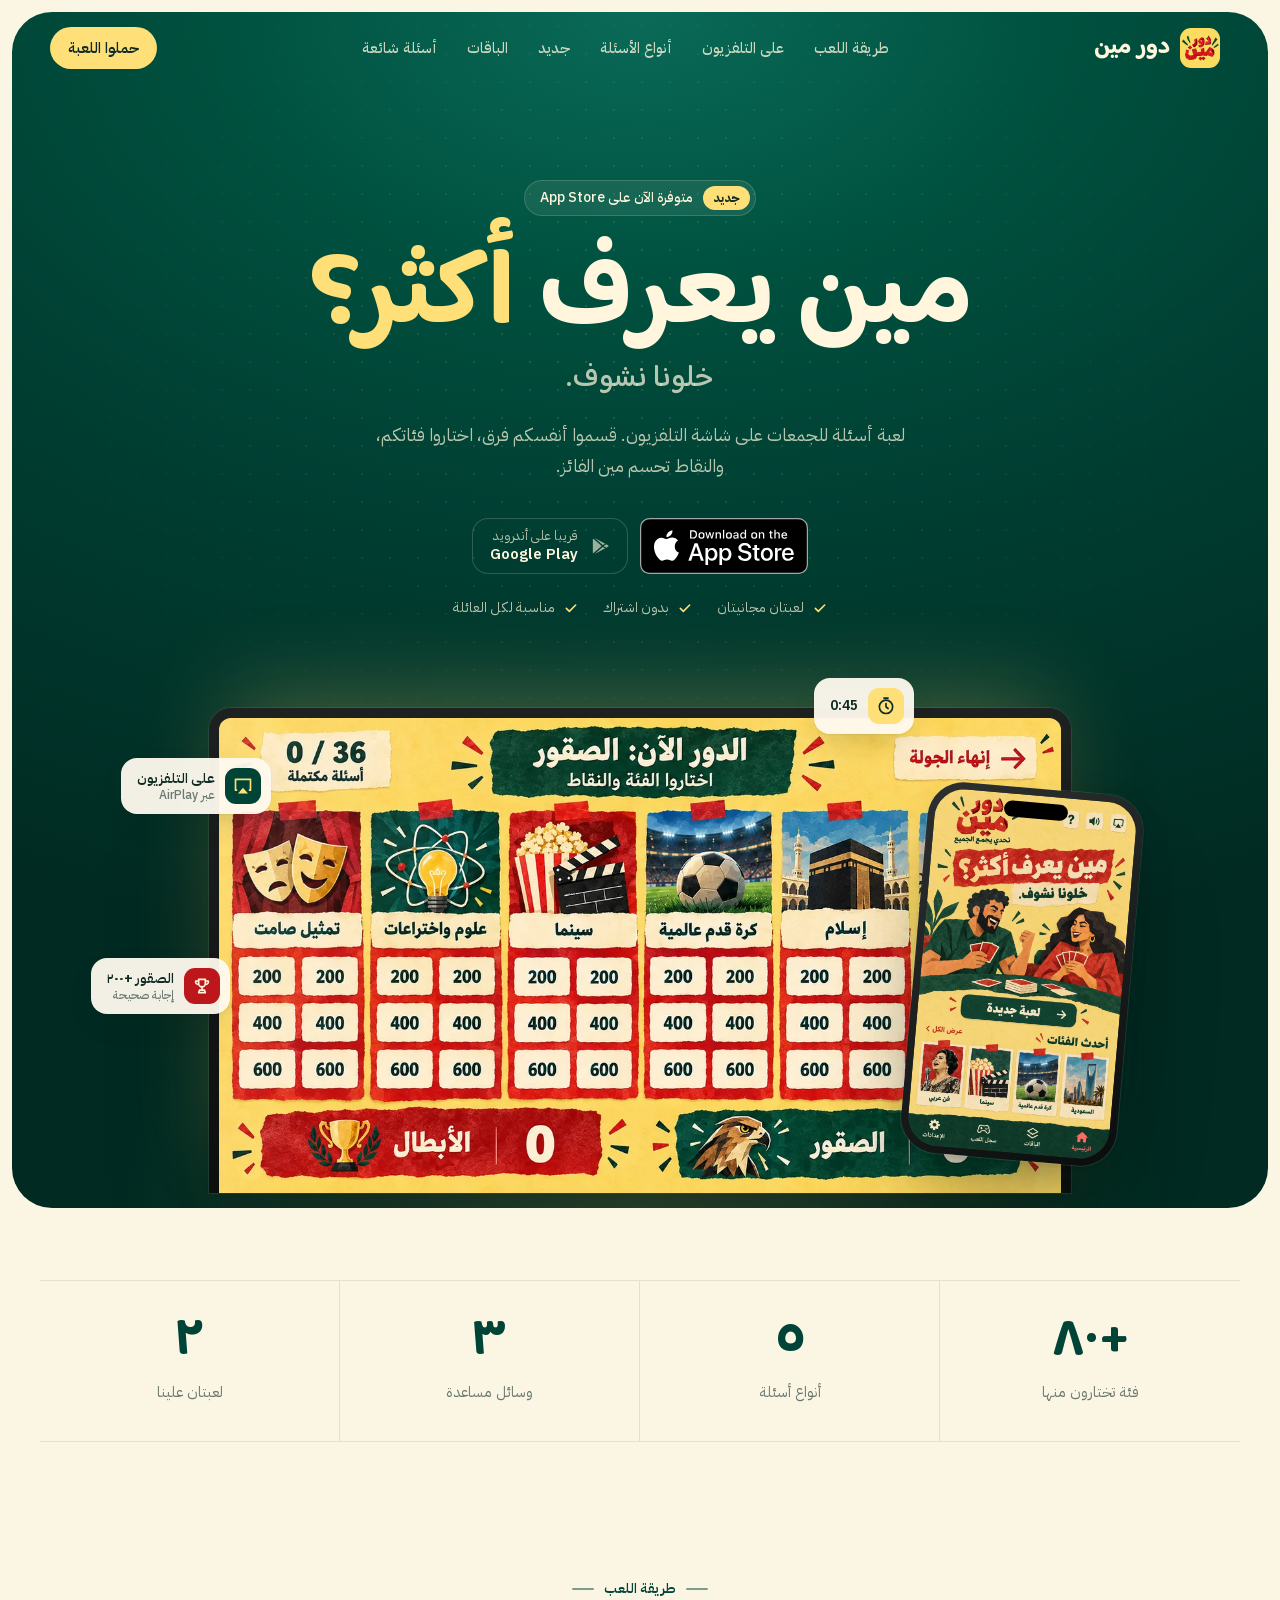
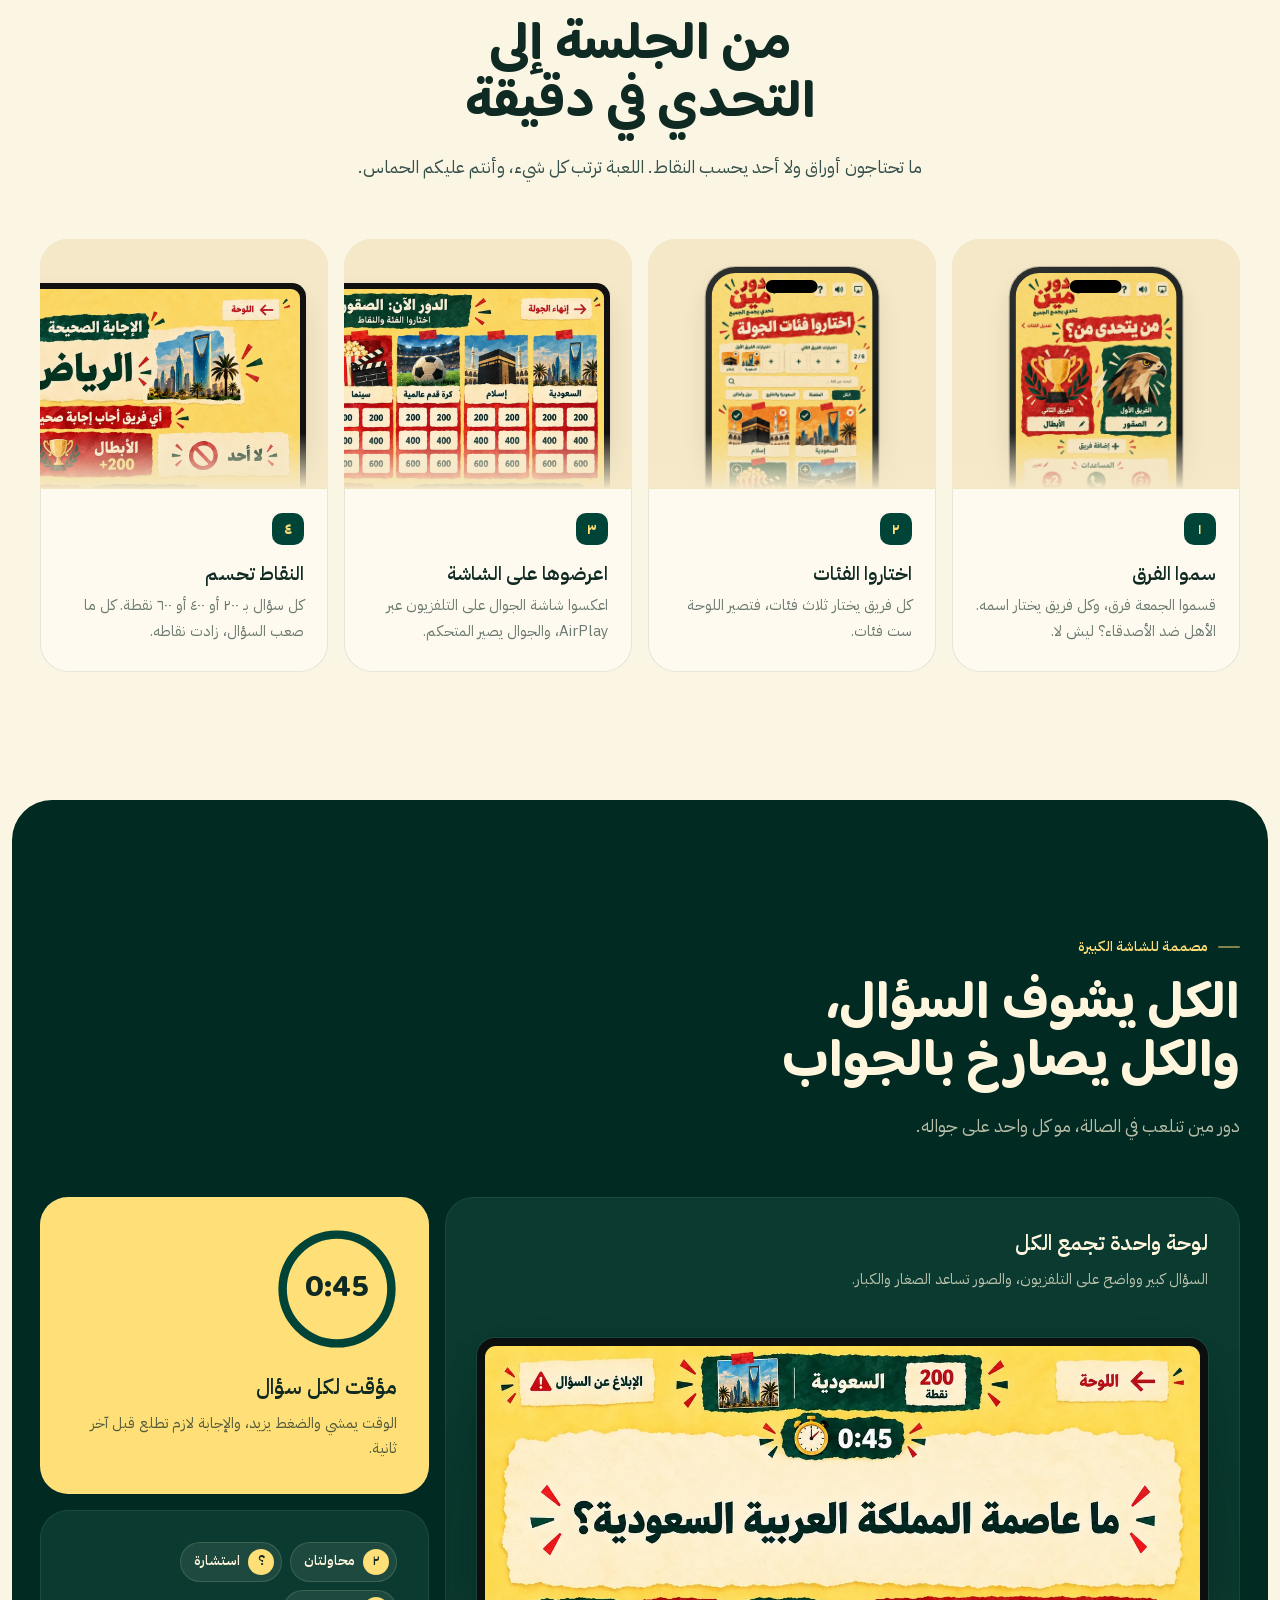
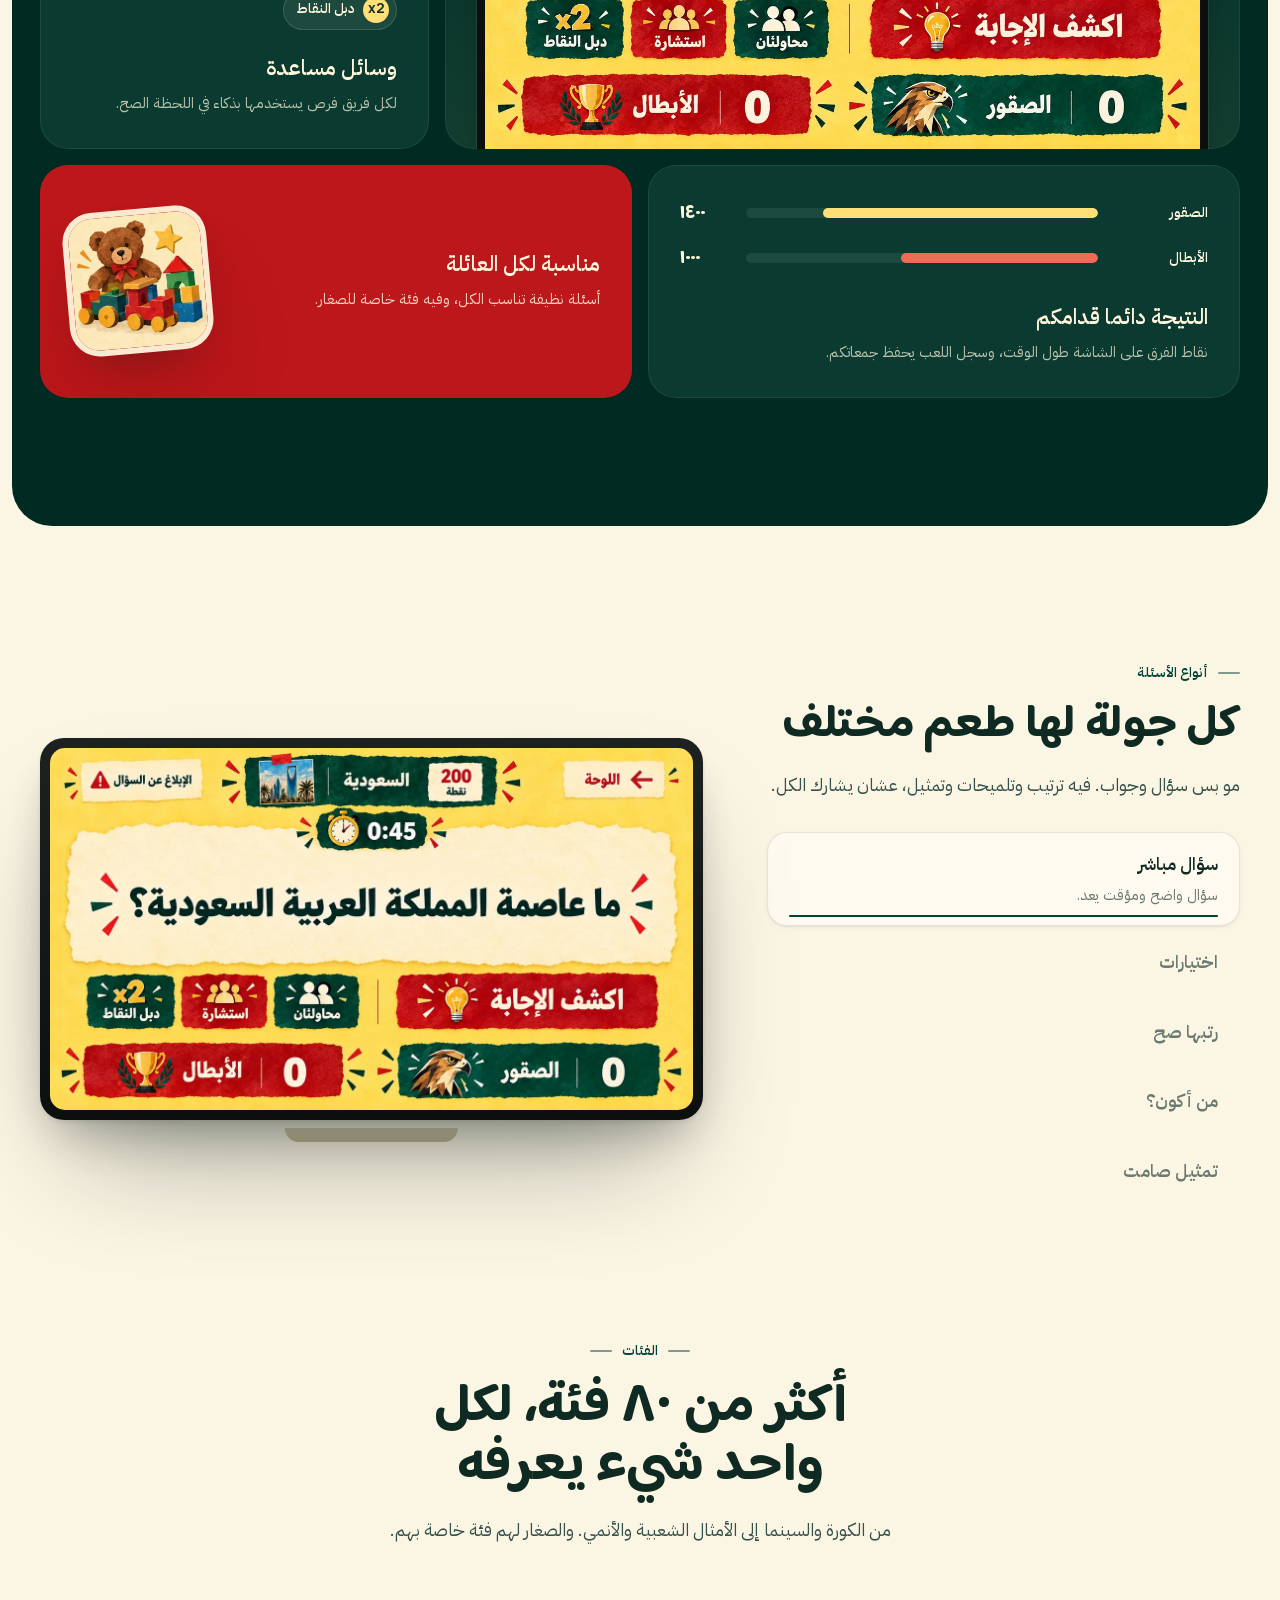
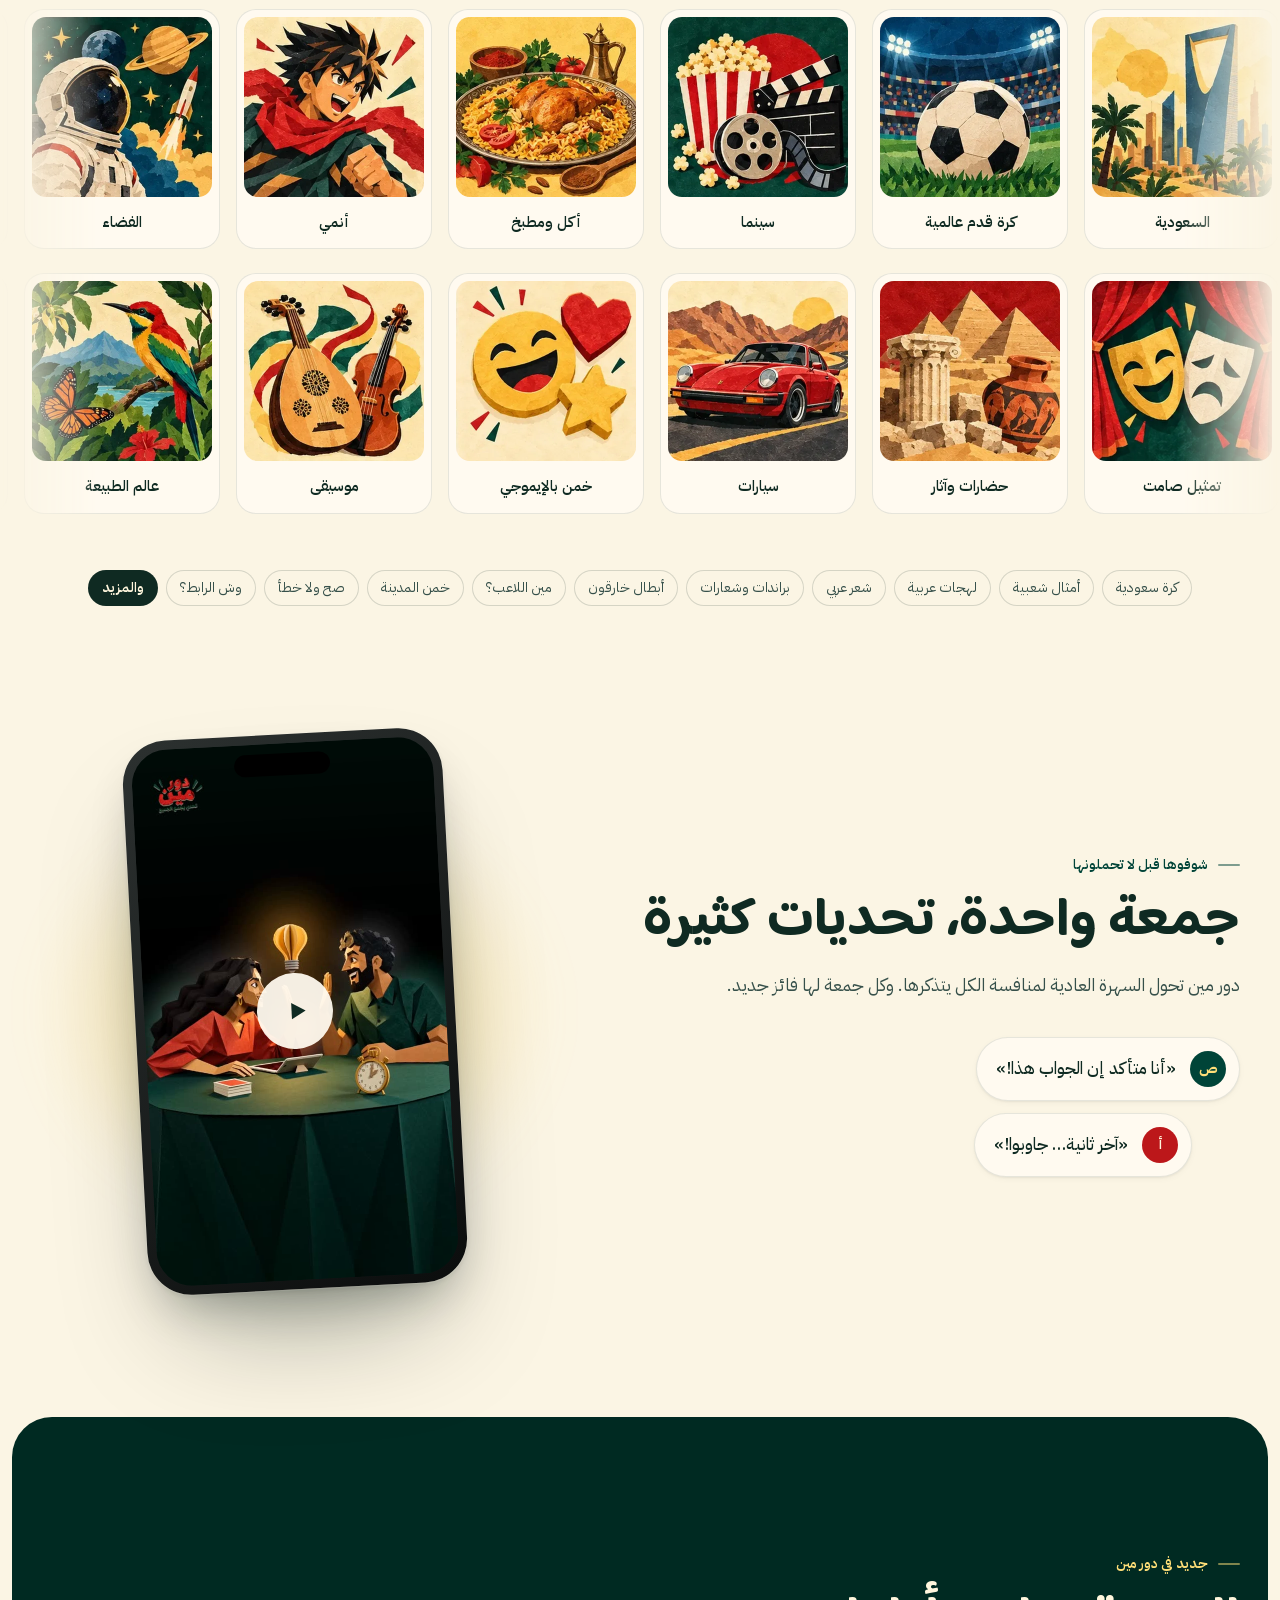
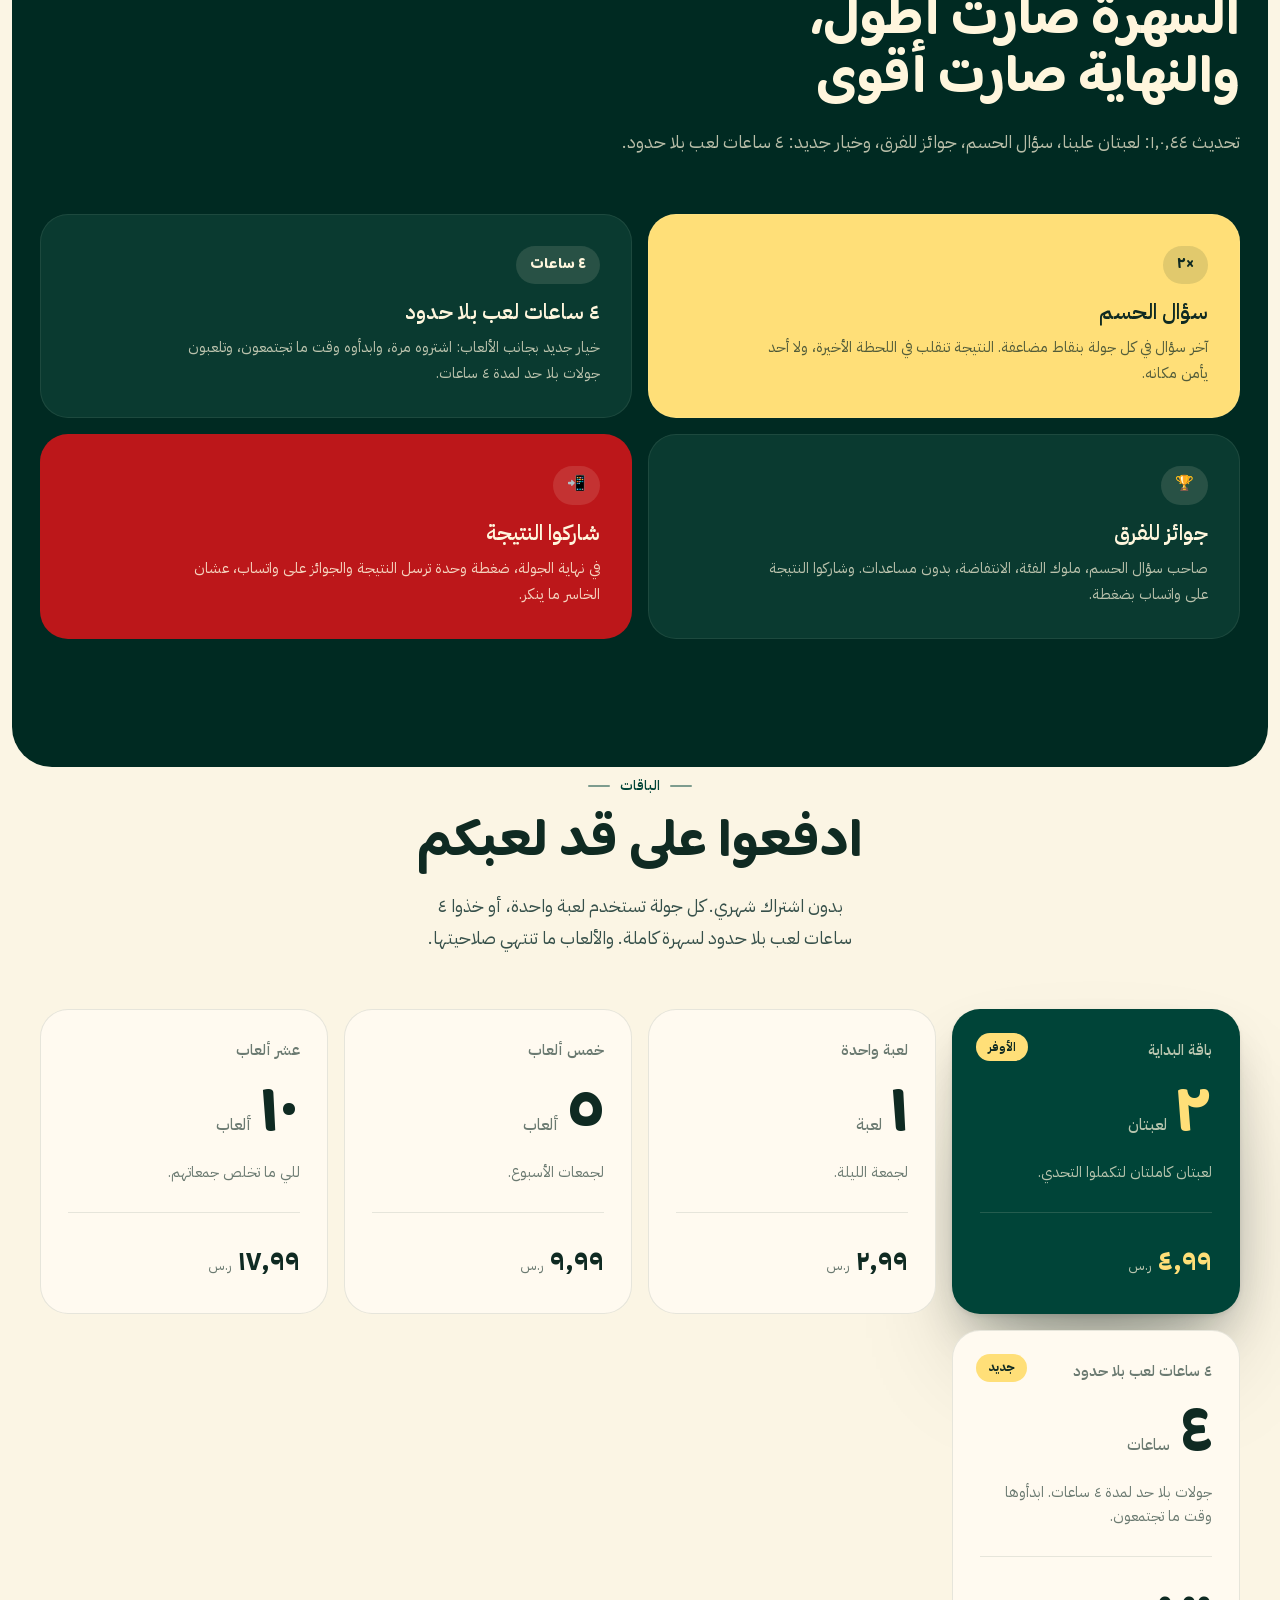
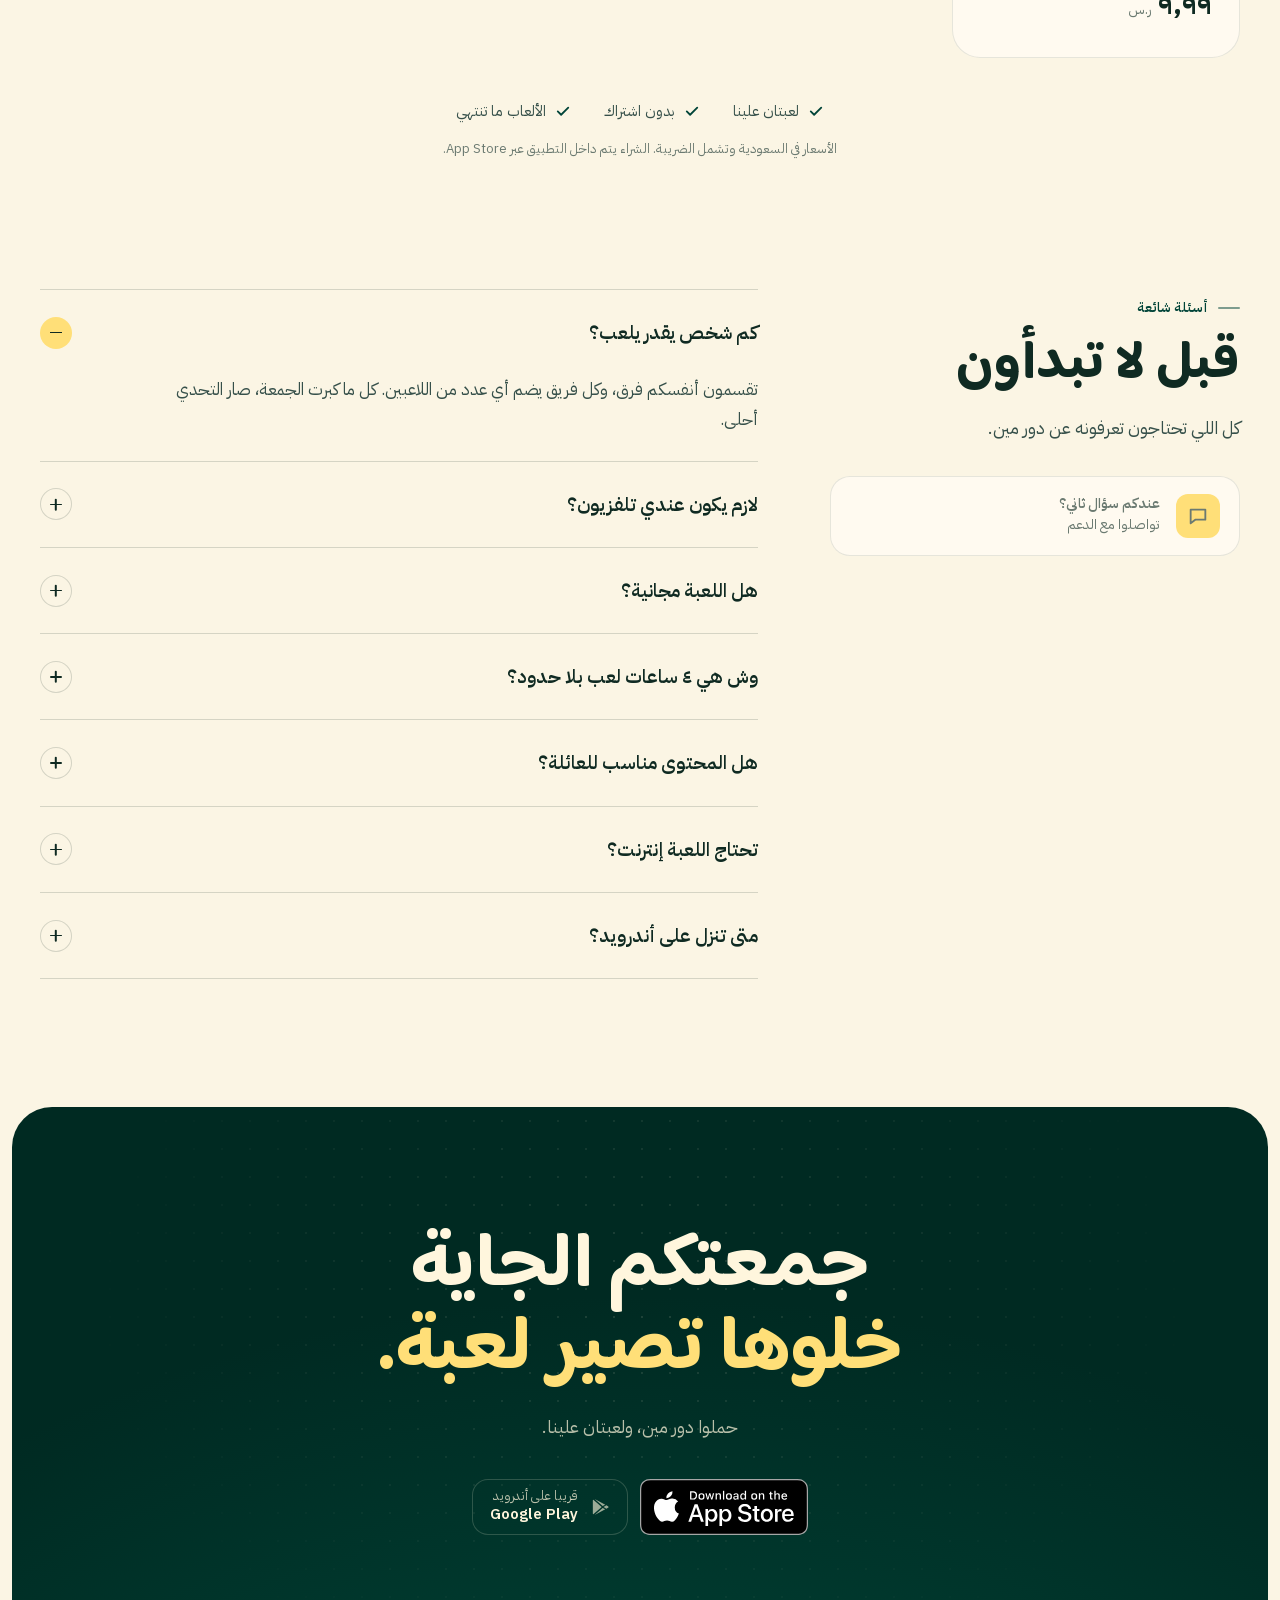
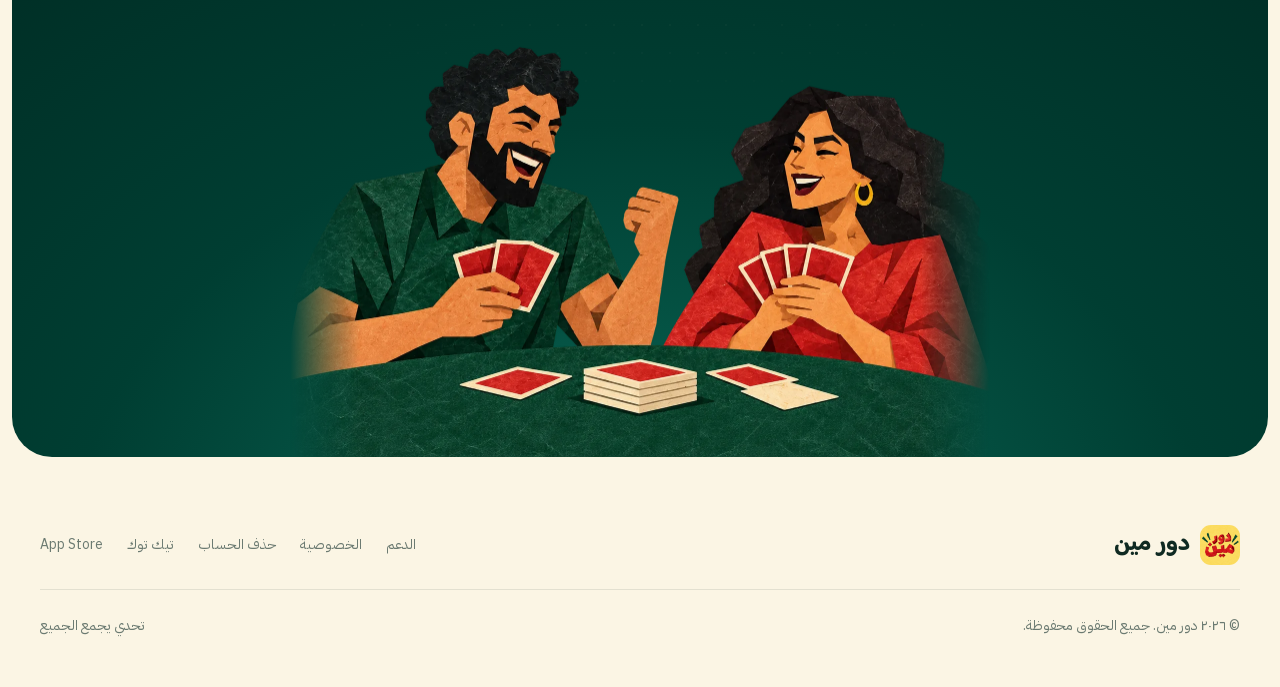
==== commit 816c51b3: "New pack prices: 1 game 2.99, 5 games 9.99, 10 games 17.99; starter any time" ====
--- a/index.html
+++ b/index.html
@@ -239,10 +239,10 @@
       <p>بدون اشتراك شهري. كل جولة تستخدم لعبة واحدة، أو خذوا ٤ ساعات لعب بلا حدود لسهرة كاملة. والألعاب ما تنتهي صلاحيتها.</p>
     </div>
     <div class="packs">
-      <article class="pack hot rv"><span class="flag">عرض أول شراء</span><span class="name">باقة البداية</span><span class="games">٢<small>لعبتان</small></span><p>لعبتان كاملتان لتكملوا التحدي. متاحة مرة واحدة لكل حساب.</p><span class="spacer"></span><span class="price"><b>٤٫٩٩</b><small>ر.س</small></span></article>
-      <article class="pack rv"><span class="name">لعبة واحدة</span><span class="games">١<small>لعبة</small></span><p>لجمعة الليلة.</p><span class="spacer"></span><span class="price"><b>٧٫٩٩</b><small>ر.س</small></span></article>
-      <article class="pack rv"><span class="name">خمس ألعاب</span><span class="games">٥<small>ألعاب</small></span><p>لجمعات الأسبوع.</p><span class="spacer"></span><span class="price"><b>٢٤٫٩٩</b><small>ر.س</small></span></article>
-      <article class="pack rv"><span class="name">عشر ألعاب</span><span class="games">١٠<small>ألعاب</small></span><p>للي ما تخلص جمعاتهم.</p><span class="spacer"></span><span class="price"><b>٣٩٫٩٩</b><small>ر.س</small></span></article>
+      <article class="pack hot rv"><span class="flag">الأوفر</span><span class="name">باقة البداية</span><span class="games">٢<small>لعبتان</small></span><p>لعبتان كاملتان لتكملوا التحدي.</p><span class="spacer"></span><span class="price"><b>٤٫٩٩</b><small>ر.س</small></span></article>
+      <article class="pack rv"><span class="name">لعبة واحدة</span><span class="games">١<small>لعبة</small></span><p>لجمعة الليلة.</p><span class="spacer"></span><span class="price"><b>٢٫٩٩</b><small>ر.س</small></span></article>
+      <article class="pack rv"><span class="name">خمس ألعاب</span><span class="games">٥<small>ألعاب</small></span><p>لجمعات الأسبوع.</p><span class="spacer"></span><span class="price"><b>٩٫٩٩</b><small>ر.س</small></span></article>
+      <article class="pack rv"><span class="name">عشر ألعاب</span><span class="games">١٠<small>ألعاب</small></span><p>للي ما تخلص جمعاتهم.</p><span class="spacer"></span><span class="price"><b>١٧٫٩٩</b><small>ر.س</small></span></article>
       <article class="pack rv"><span class="flag">جديد</span><span class="name">٤ ساعات لعب بلا حدود</span><span class="games">٤<small>ساعات</small></span><p>جولات بلا حد لمدة ٤ ساعات. ابدأوها وقت ما تجتمعون.</p><span class="spacer"></span><span class="price"><b>٩٫٩٩</b><small>ر.س</small></span></article>
     </div>
     <ul class="perks rv">
